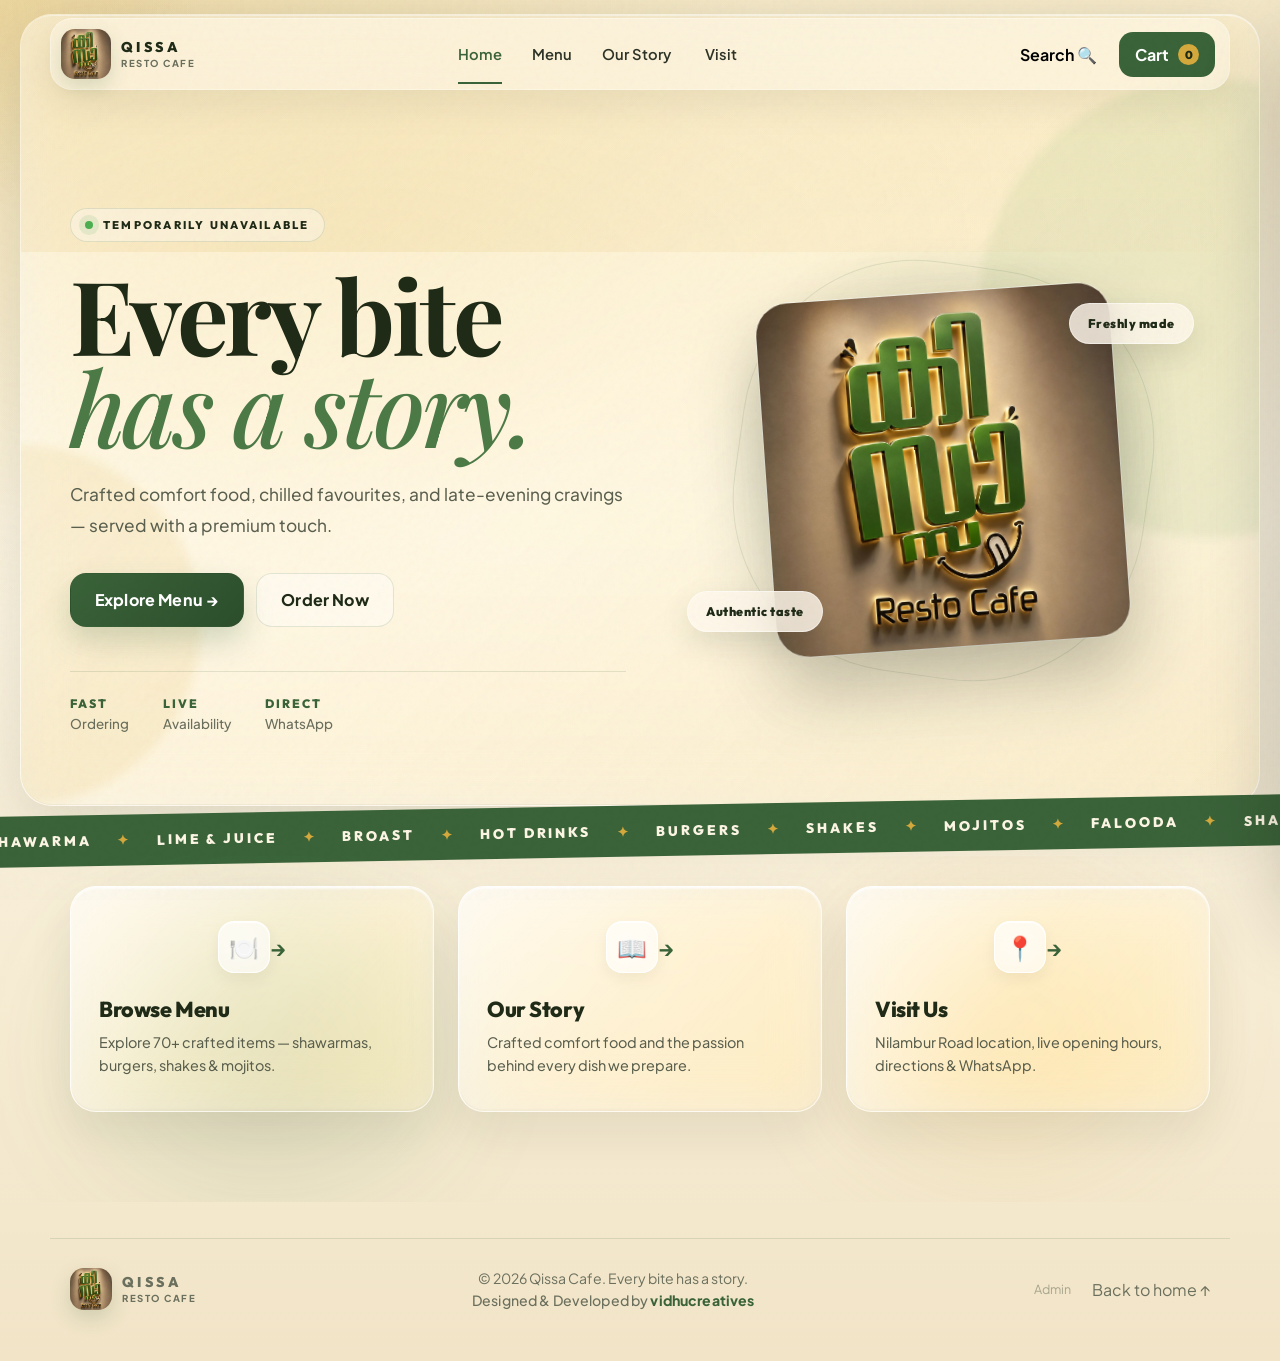
==== index.html @ 90aa912f "Update category order (Lemon Juice after Shawarma, Hot after Broast) and set Delivery first in Check" ====
<!DOCTYPE html>
<html lang="en">
<head>
<meta charset="UTF-8"/>
<meta name="viewport" content="width=device-width, initial-scale=1.0, maximum-scale=5.0, viewport-fit=cover"/>
<meta name="apple-mobile-web-app-capable" content="yes"/>
<meta name="apple-mobile-web-app-status-bar-style" content="black-translucent"/>
<meta name="format-detection" content="telephone=no"/>
<meta name="theme-color" content="#2C4E2B"/>
<title>Qissa Cafe — Every Bite Has a Story</title>
<link rel="preconnect" href="https://fonts.googleapis.com">
<link rel="preconnect" href="https://fonts.gstatic.com" crossorigin>
<link href="https://fonts.googleapis.com/css2?family=Outfit:wght@400;500;600;700;800;900&family=Playfair+Display:ital,wght@0,500;0,600;0,700;0,800;1,500;1,600;1,700&family=Plus+Jakarta+Sans:wght@400;500;600;700;800&display=swap" rel="stylesheet">
<link rel="stylesheet" href="styles.css?v=17.0"/>
</head>
<body>
<div class="grain"></div><div class="cursor-glow" id="cursorGlow"></div>
<header class="nav-wrap" id="navWrap">
<nav class="nav container">
<a href="#" class="brand" data-page="home"><img src="assets/qissa-logo.jpeg" alt="Qissa"/><div><strong>QISSA</strong><span>RESTO CAFE</span></div></a>
<button class="mobile-menu-toggle" id="mobileMenuToggle" aria-expanded="false" aria-label="Toggle menu"><span></span><span></span><span></span></button>
<div class="nav-links" id="navLinks">
<a href="#" data-page="home" class="active">Home</a><a href="#" data-page="menu">Menu</a><a href="#" data-page="story">Our Story</a><a href="#" data-page="visit">Visit</a>
</div>
<div class="nav-actions">
  <button class="ghost-btn" id="searchBtn">Search 🔍</button>
  <button class="cart-btn" id="cartBtn">Cart <span id="cartCount">0</span></button>
</div>
</nav></header>
<main>
<section class="page active" id="page-home">
<div class="hero"><div class="orb orb-a"></div><div class="orb orb-b"></div>
<div class="hero-grid container">
<div class="hero-copy">
<div class="eyebrow reveal"><span class="status-dot"></span><span id="shopStatus">CHECKING...</span></div>
<h1 class="reveal">Every bite<br><em>has a story.</em></h1>
<p class="reveal">Crafted comfort food, chilled favourites, and late-evening cravings — served with a premium touch.</p>
<div class="hero-actions reveal"><a href="#" class="primary-btn" data-page="menu">Explore Menu &rarr;</a><button class="secondary-btn" data-page="menu" id="heroOrderBtn">Order Now</button></div>
<div class="hero-meta reveal"><div><span>FAST</span><small>Ordering</small></div><div><span>LIVE</span><small>Availability</small></div><div><span>DIRECT</span><small>WhatsApp</small></div></div>
</div>
<div class="hero-visual reveal"><div class="logo-stage"><div class="logo-halo"></div><img src="assets/qissa-logo.jpeg" alt="Qissa" class="hero-logo"/><div class="floating-chip chip-one">Freshly made</div><div class="floating-chip chip-two">Authentic taste</div></div></div>
</div></div>
<div class="marquee-section"><div class="marquee"><div class="marquee-track"><span>SHAWARMA</span><b>&#10022;</b><span>LIME &amp; JUICE</span><b>&#10022;</b><span>BROAST</span><b>&#10022;</b><span>HOT DRINKS</span><b>&#10022;</b><span>BURGERS</span><b>&#10022;</b><span>SHAKES</span><b>&#10022;</b><span>MOJITOS</span><b>&#10022;</b><span>FALOODA</span><b>&#10022;</b><span>SHAWARMA</span><b>&#10022;</b><span>LIME &amp; JUICE</span><b>&#10022;</b><span>BROAST</span><b>&#10022;</b><span>HOT DRINKS</span><b>&#10022;</b><span>BURGERS</span><b>&#10022;</b><span>SHAKES</span><b>&#10022;</b><span>MOJITOS</span><b>&#10022;</b><span>FALOODA</span><b>&#10022;</b></div></div></div>
<div class="home-cards-section">
  <div class="home-cards-orb home-cards-orb-1"></div>
  <div class="home-cards-orb home-cards-orb-2"></div>
  <div class="home-cards container">
    <a href="#" class="home-card" data-page="menu">
      <div class="home-card-top">
        <span class="home-card-icon">🍽️</span>
        <span class="home-card-arrow">&rarr;</span>
      </div>
      <div class="home-card-body">
        <h3>Browse Menu</h3>
        <p>Explore 70+ crafted items — shawarmas, burgers, shakes &amp; mojitos.</p>
      </div>
    </a>
    <a href="#" class="home-card" data-page="story">
      <div class="home-card-top">
        <span class="home-card-icon">📖</span>
        <span class="home-card-arrow">&rarr;</span>
      </div>
      <div class="home-card-body">
        <h3>Our Story</h3>
        <p>Crafted comfort food and the passion behind every dish we prepare.</p>
      </div>
    </a>
    <a href="#" class="home-card" data-page="visit">
      <div class="home-card-top">
        <span class="home-card-icon">📍</span>
        <span class="home-card-arrow">&rarr;</span>
      </div>
      <div class="home-card-body">
        <h3>Visit Us</h3>
        <p>Nilambur Road location, live opening hours, directions &amp; WhatsApp.</p>
      </div>
    </a>
  </div>
</div>
</section>
<section class="page" id="page-menu">
<div class="menu-hero"><div class="container"><span class="kicker" style="color:var(--gold-2)">THE QISSA MENU</span><h2>Pick your <em>favourite.</em></h2><p>Freshly prepared • Fast served</p></div></div>
<div class="container menu-page-container">
  <div class="menu-toolbar" id="menuToolbar">
    <div class="category-scroll-wrap" id="categoryScrollWrap">
      <button class="cat-nav-arrow cat-nav-left" id="catScrollLeft" aria-label="Scroll categories left">
        <svg viewBox="0 0 24 24" width="16" height="16" stroke="currentColor" stroke-width="2.5" fill="none" stroke-linecap="round" stroke-linejoin="round"><polyline points="15 18 9 12 15 6"></polyline></svg>
      </button>
      <div class="category-scroll" id="categoryFilters"></div>
      <button class="cat-nav-arrow cat-nav-right" id="catScrollRight" aria-label="Scroll categories right">
        <svg viewBox="0 0 24 24" width="16" height="16" stroke="currentColor" stroke-width="2.5" fill="none" stroke-linecap="round" stroke-linejoin="round"><polyline points="9 18 15 12 9 6"></polyline></svg>
      </button>
    </div>
    <div class="menu-search-wrap">
      <div class="menu-search"><input id="menuSearch" type="search" placeholder="🔍 Search shawarma, mojito, shake..."/></div>
    </div>
  </div>
  <div class="menu-grid" id="menuGrid"></div>
</div>
</section>
<section class="page" id="page-story">
<div class="story-hero">
  <div class="container">
    <span class="kicker">THE QISSA CHRONICLE</span>
    <h2>The Journey Behind<br><em>Every Bite.</em></h2>
    <p>From a small-town chai hub to a signature resto cafe — two landmark spots powered by one 19-year-old founder's passion for authentic taste.</p>
  </div>
</div>
<div class="story-wrapper container">
  <div class="story-ambient-orb story-orb-1"></div>
  <div class="story-ambient-orb story-orb-2"></div>
  
  <div class="story-timeline-bar">
    <div class="timeline-step"><span class="step-num">01</span><span class="step-label">The Vision</span></div>
    <div class="timeline-step"><span class="step-num">02</span><span class="step-label">Chaywala</span></div>
    <div class="timeline-step"><span class="step-num">03</span><span class="step-label">Qissa Cafe</span></div>
    <div class="timeline-step"><span class="step-num">04</span><span class="step-label">The Craft</span></div>
  </div>

  <div class="story-grid-journey">
    <!-- Card 01: Qissa Resto Cafe (The Green Hero Card - First & Highlighted on Top) -->
    <div class="story-journey-card story-card-qissa story-layer-1 reveal">
      <div class="story-card-glass-shine"></div>
      <div class="journey-card-top">
        <span class="journey-chapter-tag">&#11088; THE DESTINATION &bull; 01</span>
        <span class="journey-num">01</span>
      </div>
      <div class="journey-body">
        <div class="journey-title-row">
          <img src="assets/qissa-logo.jpeg" alt="Qissa Resto Cafe" class="story-logo-inline"/>
          <h3>Qissa Resto Cafe</h3>
          <div class="journey-badge-group">
            <span class="location-badge">Nilambur Road</span>
            <span class="age-badge">Dine-In &bull; Takeaway &bull; Delivery</span>
          </div>
        </div>
        <p class="journey-subtitle">The signature culinary landmark for comforting feasts &amp; late-night cravings.</p>
        <p class="journey-text">Taking the culinary journey to its pinnacle, Amal founded <strong>Qissa Resto Cafe</strong> on Nilambur Road. Offering a complete premium dining experience — from authentic sizzling loaded Rumali Shawarmas and golden crunchy Broasts to gourmet Smash Burgers, thick Faloodas, craft Shakes, and icy chilled Mojitos.</p>
      </div>
      <div class="floating-food-cluster">
        <span class="floating-food-pill dark-pill anim-drift-1"><span class="food-emoji">&#127791;</span> Rumali Shawarma</span>
        <span class="floating-food-pill dark-pill anim-drift-2"><span class="food-emoji">&#127831;</span> Crispy Broast</span>
        <span class="floating-food-pill dark-pill anim-drift-3"><span class="food-emoji">&#127828;</span> Smash Burgers</span>
        <span class="floating-food-pill dark-pill anim-drift-1"><span class="food-emoji">&#127865;</span> Mint Mojito</span>
        <span class="floating-food-pill dark-pill anim-drift-2"><span class="food-emoji">&#127827;</span> Royal Falooda</span>
      </div>
    </div>

    <!-- Card 02: Amal VP (Founder) -->
    <div class="story-journey-card story-card-founder story-layer-2 reveal">
      <div class="story-card-glass-shine"></div>
      <div class="journey-card-top">
        <span class="journey-chapter-tag">THE VISIONARY &bull; 02</span>
        <span class="journey-num">02</span>
      </div>
      <div class="journey-body">
        <div class="journey-title-row">
          <h3>Amal VP</h3>
          <div class="journey-badge-group">
            <span class="age-badge">19 Yrs</span>
            <span class="tag-badge">Founder</span>
          </div>
        </div>
        <p class="journey-subtitle">Youthful ambition and a genuine love for great hospitality.</p>
        <p class="journey-text">At just 19 years old, <strong>Amal VP</strong> set out with a bold vision: to build vibrant spaces where people connect over authentic food, uplifting hospitality, and heartfelt conversations.</p>
      </div>
      <div class="floating-food-cluster">
        <span class="floating-food-pill anim-drift-1"><span class="food-emoji">&#127793;</span> Fresh Vision</span>
        <span class="floating-food-pill anim-drift-2"><span class="food-emoji">&#10024;</span> Pure Ambition</span>
        <span class="floating-food-pill anim-drift-3"><span class="food-emoji">&#128170;</span> 19-Yr Founder</span>
      </div>
    </div>

    <!-- Card 03: Chaywala (Thuvvur Center) -->
    <div class="story-journey-card story-card-chaywala story-layer-3 reveal">
      <div class="story-card-glass-shine"></div>
      <div class="journey-card-top">
        <span class="journey-chapter-tag">THE CHAI HUB &bull; 03</span>
        <span class="journey-num">03</span>
      </div>
      <div class="journey-body">
        <div class="journey-title-row">
          <h3>Chaywala</h3>
          <div class="journey-badge-group">
            <span class="location-badge">Thuvvur Center</span>
            <span class="tag-badge">Chai Spot</span>
          </div>
        </div>
        <p class="journey-subtitle">The bustling town favorite for steaming chai &amp; crispy snacks.</p>
        <p class="journey-text">Amal's flagship venture, <strong>Chaywala</strong> in Thuvvur Center, became a beloved community cornerstone &mdash; renowned for hot steaming kadak chai, fresh snacks, and warm daily gatherings.</p>
      </div>
      <div class="floating-food-cluster">
        <span class="floating-food-pill anim-drift-1"><span class="food-emoji">&#129750;</span> Kadak Chai</span>
        <span class="floating-food-pill anim-drift-2"><span class="food-emoji">&#129383;</span> Hot Snacks</span>
        <span class="floating-food-pill anim-drift-3"><span class="food-emoji">&#9749;</span> Special Tea</span>
      </div>
    </div>

    <!-- Card 04: The Craft & Standard -->
    <div class="story-journey-card story-card-craft story-layer-4 reveal">
      <div class="story-card-glass-shine"></div>
      <div class="journey-card-top">
        <span class="journey-chapter-tag">THE CRAFT &bull; 04</span>
        <span class="journey-num">04</span>
      </div>
      <div class="journey-body">
        <div class="journey-title-row">
          <h3>Authentic Taste</h3>
          <div class="journey-badge-group">
            <span class="age-badge">100% Fresh</span>
            <span class="tag-badge">Authentic</span>
          </div>
        </div>
        <p class="journey-subtitle">Two landmark spots, one uncompromising standard of flavor.</p>
        <p class="journey-text">From a 2-minute tea break at Chaywala to a dinner feast at Qissa Cafe, our philosophy stays the same: fresh ingredients, hygienic preparation, and honest flavors made with heart.</p>
      </div>
      <div class="floating-food-cluster">
        <span class="floating-food-pill anim-drift-1"><span class="food-emoji">&#127807;</span> 100% Fresh</span>
        <span class="floating-food-pill anim-drift-2"><span class="food-emoji">&#9889;</span> Fast Service</span>
        <span class="floating-food-pill anim-drift-3"><span class="food-emoji">&#10084;&#65039;</span> Made with Care</span>
      </div>
    </div>
  </div>
</div>
</section>
<section class="page" id="page-visit">
<div class="visit-hero"><div class="container"><span class="kicker">VISIT QISSA</span><h2>Your next craving<br><em>starts here.</em></h2></div></div>
<div class="container" style="padding:30px 0 80px">
  <div class="visit-layout">
    <div class="visit-card">
      <div class="visit-info">
        <div><span>Location</span><strong id="visitAddress">Qissa Resto Cafe, Nilambur Road, Kerala</strong></div>
        <div><span>Opening Hours</span><strong id="visitHours">12:00 PM – 11:30 PM</strong></div>
        <div><span>WhatsApp</span><strong id="visitWhatsapp">+91 96457 00585</strong></div>
      </div>
      <div class="visit-cta">
        <a href="https://maps.app.goo.gl/5v2gcWyZ5xAjXJHV6?g_st=iw" id="visitDirectionsBtn" target="_blank" rel="noopener" class="primary-btn directions-btn">📍 Get Directions in Google Maps &rarr;</a>
        <a href="#" class="secondary-btn" data-page="menu">Browse Menu &rarr;</a>
      </div>
    </div>
    <div class="map-card">
      <iframe id="visitMapFrame" title="Qissa Cafe Location" src="https://maps.google.com/maps?q=11.1116412,76.2789462&t=&z=16&ie=UTF8&iwloc=&output=embed" width="100%" height="290" style="border:0;" allowfullscreen="" loading="lazy" referrerpolicy="no-referrer-when-downgrade"></iframe>
    </div>
  </div>
</div>
</section>
</main>
<footer><div class="container footer-inner"><div class="brand footer-brand"><img src="assets/qissa-logo.jpeg" alt="Qissa"/><div><strong>QISSA</strong><span>RESTO CAFE</span></div></div><div class="footer-center"><p>&copy; 2026 Qissa Cafe. Every bite has a story.</p><p class="creator-credit">Designed &amp; Developed by <strong>vidhucreatives</strong></p></div><div class="footer-links"><a href="/admin">Admin</a><a href="#" data-page="home">Back to home &uarr;</a></div></div></footer>
<aside class="cart-drawer" id="cartDrawer"><div class="drawer-head"><div><span class="kicker">YOUR ORDER</span><h3>Qissa Cart</h3></div><button class="icon-btn" id="closeCart">&times;</button></div><div class="cart-items" id="cartItems"></div><div class="cart-footer"><div class="subtotal-row"><span>Subtotal</span><strong id="cartSubtotal">Rs0</strong></div><button class="primary-btn checkout-btn" id="checkoutBtn">Continue to Checkout</button><small>Order saved before WhatsApp opens.</small></div></aside>
<div class="backdrop" id="backdrop"></div>
<div class="checkout-modal" id="checkoutModal"><div class="checkout-card"><span class="sheet-handle"></span><button class="icon-btn checkout-close" id="closeCheckout">&times;</button><span class="kicker">CHECKOUT</span><h2>Confirm Order</h2><form id="checkoutForm">
  <div class="order-type-block">
    <span class="order-type-prompt">How would you like your order?</span>
    <div class="order-type-tabs" id="orderTypeTabs">
      <button type="button" class="order-type-tab active" data-type="Delivery"><span class="tab-emoji">🛵</span> Delivery</button>
      <button type="button" class="order-type-tab" data-type="Takeaway"><span class="tab-emoji">🥡</span> Pickup</button>
      <button type="button" class="order-type-tab" data-type="Dine-in"><span class="tab-emoji">🍽️</span> Dine In</button>
    </div>
    <input type="hidden" id="orderType" value="Delivery"/>
  </div>

  <div class="form-fields">
    <div class="input-wrap" id="wrap-customerName">
      <label>Your Name *<input id="customerName" required placeholder="Enter your name" autocomplete="name"/></label>
      <div class="field-error-msg" id="err-customerName" style="display:none"></div>
    </div>
    
    <!-- Dine In Specific -->
    <div id="dineInFields" style="display:none">
      <div class="input-wrap" id="wrap-tableNumber">
        <label>Table Number *<input id="tableNumber" placeholder="e.g. Table 4"/></label>
        <div class="field-error-msg" id="err-tableNumber" style="display:none"></div>
      </div>
    </div>

    <!-- Pickup & Delivery Specific -->
    <div id="phoneFields" style="display:block">
      <div class="input-wrap" id="wrap-customerPhone">
        <label>Phone Number *<input id="customerPhone" type="tel" inputmode="numeric" placeholder="10-digit mobile number" maxlength="10" autocomplete="tel"/></label>
        <div class="field-error-msg" id="err-customerPhone" style="display:none"></div>
      </div>
    </div>

    <!-- Delivery Specific -->
    <div id="deliveryFields" style="display:block">
      <div class="input-wrap" id="wrap-deliveryAddress">
        <label>Delivery Address *<textarea id="deliveryAddress" rows="2" placeholder="House / Flat / Building / Street address"></textarea></label>
        <div class="field-error-msg" id="err-deliveryAddress" style="display:none"></div>
      </div>
      <div class="input-wrap">
        <label>Landmark <small style="color:var(--muted);font-weight:normal">(Optional)</small><input id="deliveryLandmark" placeholder="Near mosque, school, pump, etc."/></label>
      </div>
    </div>

    <!-- Optional Special Instructions for all -->
    <div class="input-wrap">
      <label>Special Instructions <small style="color:var(--muted);font-weight:normal">(Optional)</small><textarea id="orderNotes" rows="2" placeholder="Less spicy, no onion, extra mayo..." maxlength="500"></textarea></label>
    </div>
  </div>

  <div class="checkout-summary" id="checkoutSummary"></div>
  <button type="submit" class="primary-btn full-btn" id="confirmOrderBtn">Place Order</button>
</form></div></div>

<!-- Live Order Status & Tracking Modal -->
<div class="order-tracking-modal" id="orderTrackingModal">
  <div class="order-tracking-card">
    <button class="icon-btn order-tracking-close" id="closeOrderTracking">&times;</button>
    <div class="tracking-header">
      <span class="kicker">LIVE ORDER STATUS</span>
      <h2 id="trackingOrderCode">#Q000001</h2>
      <p id="trackingSubtitle">Your order is saved and cooking fresh!</p>
    </div>

    <!-- Stepper Tracker -->
    <div class="order-stepper" id="orderStepper">
      <div class="step active" data-step="new">
        <div class="step-circle">1</div>
        <div class="step-label"><strong>Placed</strong><small>Received</small></div>
      </div>
      <div class="step-line"></div>
      <div class="step" data-step="confirmed">
        <div class="step-circle">2</div>
        <div class="step-label"><strong>Confirmed</strong><small>Accepted</small></div>
      </div>
      <div class="step-line"></div>
      <div class="step" data-step="preparing">
        <div class="step-circle">3</div>
        <div class="step-label"><strong>Cooking</strong><small>In Kitchen</small></div>
      </div>
      <div class="step-line"></div>
      <div class="step" data-step="ready">
        <div class="step-circle">4</div>
        <div class="step-label"><strong>Ready</strong><small>Pickup/Transit</small></div>
      </div>
      <div class="step-line"></div>
      <div class="step" data-step="completed">
        <div class="step-circle">5</div>
        <div class="step-label"><strong>Done</strong><small>Enjoy!</small></div>
      </div>
    </div>

    <!-- Live Status Pill -->
    <div class="live-status-banner" id="liveStatusBanner">
      <div class="pulse-dot"></div>
      <span id="liveStatusText">Order placed — awaiting kitchen confirmation</span>
    </div>

    <!-- Order Items Summary -->
    <div class="tracking-details" id="trackingDetails"></div>

    <!-- Action Buttons -->
    <div class="tracking-actions">
      <a href="#" id="trackingWhatsAppBtn" target="_blank" rel="noopener" class="primary-btn whatsapp-action-btn">💬 Send Summary on WhatsApp</a>
      <a href="tel:+919645700585" id="trackingCallBtn" class="secondary-btn call-action-btn">📞 Call Cafe</a>
      <button class="soft-btn" id="trackingNewOrderBtn" style="padding:12px 18px;border-radius:14px;cursor:pointer;border:0;background:rgba(58,99,57,0.1);font-weight:700;color:var(--green)">+ Add More Items</button>
    </div>
  </div>
</div>

<div class="mobile-cart-bar" id="mobileCartBar" style="display:none">
  <div class="mobile-cart-summary">
    <span class="mobile-cart-bag">🛍️</span>
    <div class="mobile-cart-info">
      <strong id="mobileCartText">0 items</strong>
      <span class="mobile-cart-dot">•</span>
      <span id="mobileCartTotal">₹0</span>
    </div>
  </div>
  <button class="primary-btn mobile-cart-cta" id="mobileCartBtn">
    View Cart &rarr;
  </button>
</div>
<div class="toast" id="toast"><span class="toast-icon" id="toastIcon">&#10003;</span><span id="toastText">Added to cart</span></div>
<script src="app.js?v=17.0"></script>
</body>
</html>
---- styles.css ----
@import url('https://fonts.googleapis.com/css2?family=Outfit:wght@400;500;600;700;800;900&family=Playfair+Display:ital,wght@0,500;0,600;0,700;0,800;1,500;1,600;1,700&family=Plus+Jakarta+Sans:wght@400;500;600;700;800&display=swap');

@font-face {
  font-family: 'Sprat';
  src: url('/assets/fonts/Sprat_Variable.ttf') format('truetype-variations'),
       url('/assets/fonts/Sprat-RegularBold.otf') format('opentype');
  font-weight: 100 900;
  font-style: normal;
  font-display: swap;
}

@font-face {
  font-family: 'Sprat';
  src: url('/assets/fonts/Sprat-Regular.otf') format('opentype');
  font-weight: 400;
  font-style: normal;
  font-display: swap;
}

@font-face {
  font-family: 'Sprat';
  src: url('/assets/fonts/Sprat-RegularMedium.otf') format('opentype');
  font-weight: 500;
  font-style: normal;
  font-display: swap;
}

@font-face {
  font-family: 'Sprat';
  src: url('/assets/fonts/Sprat-RegularBold.otf') format('opentype');
  font-weight: 700;
  font-style: normal;
  font-display: swap;
}

:root {
  --font-items: 'Outfit', 'Plus Jakarta Sans', -apple-system, BlinkMacSystemFont, "Segoe UI", Roboto, sans-serif;
  --font-display: 'Playfair Display', Georgia, "Times New Roman", serif;
  --font-sans: 'Plus Jakarta Sans', -apple-system, BlinkMacSystemFont, "Segoe UI", Roboto, sans-serif;
  --font-accent: 'Outfit', 'Plus Jakarta Sans', sans-serif;

  --green: #3A6339;
  --green-2: #4C7A46;
  --green-3: #6FA65C;
  --cream: #FDF6E4;
  --cream-2: #F3E6C6;
  --gold: #D4A93C;
  --gold-2: #EFCB7A;
  --ink: #1F2A17;
  --muted: #6B6F5D;
  --card: rgba(253, 246, 228, .68);
  --glass: rgba(255,255,255,.08);
  --border: rgba(58, 99, 57, .14);
  --shadow: 0 30px 80px rgba(30, 38, 22, .16);
}

* { box-sizing: border-box; }
html { scroll-behavior: smooth; }
body {
  margin: 0;
  color: var(--ink);
  background:
    radial-gradient(circle at 10% 0%, rgba(212,169,60,.20), transparent 35%),
    linear-gradient(180deg, #F5E9C9 0%, #FDF6E4 38%, #F1E4C7 100%);
  font-family: var(--font-sans);
  -webkit-font-smoothing: antialiased;
  -moz-osx-font-smoothing: grayscale;
  overflow-x: hidden;
}

body.no-scroll { overflow: hidden; }

::selection { background: var(--green); color: #fff; }

a { color: inherit; text-decoration: none; }
button, input, textarea, select { font: inherit; }

.container {
  width: 100%;
  max-width: 1180px;
  padding-left: 20px;
  padding-right: 20px;
  margin-left: auto;
  margin-right: auto;
  box-sizing: border-box;
}
.section { position: relative; padding: 120px 0; }

.grain {
  position: fixed; inset: 0; pointer-events: none; z-index: 1000; opacity: .10;
  background-image: url("data:image/svg+xml,%3Csvg viewBox='0 0 180 180' xmlns='http://www.w3.org/2000/svg'%3E%3Cfilter id='n'%3E%3CfeTurbulence type='fractalNoise' baseFrequency='.95' numOctaves='3' stitchTiles='stitch'/%3E%3C/filter%3E%3Crect width='100%25' height='100%25' filter='url(%23n)' opacity='.4'/%3E%3C/svg%3E");
  mix-blend-mode: multiply;
}

.cursor-glow {
  position: fixed; width: 420px; height: 420px; border-radius: 50%; pointer-events: none; z-index: -1;
  background: radial-gradient(circle, rgba(212,169,60,.18), transparent 65%);
  transform: translate(-50%, -50%);
  transition: opacity .2s ease;
}

.nav-wrap {
  position: fixed; top: 18px; left: 0; right: 0; z-index: 50; transition: all .35s ease;
}
.nav-wrap.scrolled { top: 8px; }
.nav {
  height: 72px; display: flex; align-items: center; justify-content: space-between; padding: 0 14px 0 10px;
  border: 1px solid rgba(255,255,255,.30);
  background: rgba(253,246,228,.64);
  backdrop-filter: blur(20px);
  border-radius: 22px;
  box-shadow: 0 12px 40px rgba(30,24,15,.08);
}

.brand { display: inline-flex; align-items: center; gap: 10px; }
.brand img {
  width: 50px; height: 50px; border-radius: 14px; object-fit: cover; box-shadow: 0 8px 20px rgba(58,99,57,.18);
}
.brand div { display: flex; flex-direction: column; line-height: 1; gap: 5px; }
.brand strong { font-family: var(--font-accent); letter-spacing: .24em; font-size: .88rem; font-weight: 850; }
.brand span { font-family: var(--font-sans); font-size: .60rem; letter-spacing: .16em; font-weight: 750; color: var(--muted); }

.nav-links { display: flex; align-items: center; gap: 28px; font-size: .92rem; font-weight: 600; }
.nav-links a { position: relative; color: #2E3327; }
.nav-links a::after {
  content: ""; position: absolute; left: 0; bottom: -8px; height: 2px; width: 0; background: var(--green); transition: width .25s ease;
}
.nav-links a:hover::after { width: 100%; }

.nav-actions { display: flex; gap: 8px; }
.ghost-btn, .cart-btn, .icon-btn {
  border: 0; cursor: pointer; transition: transform .2s ease, background .2s ease;
}
.ghost-btn { font-family: var(--font-sans); font-weight: 650; background: transparent; padding: 12px 14px; }
.cart-btn {
  font-family: var(--font-sans); font-weight: 700;
  background: var(--green); color: white; border-radius: 14px; padding: 12px 16px; display: flex; align-items: center; gap: 9px;
}
.cart-btn span {
  font-family: var(--font-accent); min-width: 21px; height: 21px; padding: 0 6px; display: grid; place-items: center; background: var(--gold); color: #1F2A17; border-radius: 999px; font-size: .72rem; font-weight: 850;
}

/* Mobile menu toggle button */
.mobile-menu-toggle {
  display: none;
  flex-direction: column;
  gap: 5px;
  background: transparent;
  border: none;
  padding: 8px;
  cursor: pointer;
  z-index: 100;
}

.mobile-menu-toggle span {
  width: 24px;
  height: 2px;
  background: var(--ink);
  border-radius: 2px;
  transition: all 0.3s ease;
}

.mobile-menu-toggle[aria-expanded="true"] span:nth-child(1) {
  transform: rotate(45deg) translate(6px, 6px);
}

.mobile-menu-toggle[aria-expanded="true"] span:nth-child(2) {
  opacity: 0;
}

.mobile-menu-toggle[aria-expanded="true"] span:nth-child(3) {
  transform: rotate(-45deg) translate(6px, -6px);
}

/* Touch target improvements */
button, a {
  min-height: 44px;
  min-width: 44px;
  display: inline-flex;
  align-items: center;
  justify-content: center;
}

.cart-btn.bump {
  animation: cartBump 0.4s ease;
}

@keyframes cartBump {
  0%, 100% { transform: scale(1); }
  50% { transform: scale(1.1); }
}

.hero { min-height: 100svh; display: grid; align-items: center; overflow: hidden; padding-top: 120px; }
#page-home .hero{position:relative;background:rgba(255,255,255,.22);backdrop-filter:blur(24px) saturate(1.5);-webkit-backdrop-filter:blur(24px) saturate(1.5);border:1px solid rgba(255,255,255,.45);border-radius:32px;margin:14px 20px 0;min-height:88svh;box-shadow:0 20px 60px rgba(31,42,23,.12),inset 0 1px 0 rgba(255,255,255,.6),inset 0 -1px 0 rgba(0,0,0,.04);overflow:hidden}
#page-home .hero::before{content:"";position:absolute;inset:0;border-radius:32px;background:linear-gradient(135deg,rgba(255,255,255,.45) 0%,transparent 50%,rgba(212,169,60,.10) 100%);pointer-events:none}
#page-home .hero::after{content:"";position:absolute;inset:-40% -20% auto -20%;height:70%;background:radial-gradient(ellipse at 30% 100%,rgba(212,169,60,.14),transparent 60%);pointer-events:none}
.hero-grid { display: grid; grid-template-columns: 1.02fr .98fr; align-items: center; gap: 50px; position:relative;z-index:1 }
.hero-copy { position: relative; z-index: 2; }
.eyebrow, .kicker { font-family: var(--font-accent); font-size: .70rem; letter-spacing: .20em; text-transform: uppercase; font-weight: 800; }
.eyebrow {
  display: inline-flex; align-items: center; gap: 10px; padding: 9px 14px; border: 1px solid var(--border);
  background: rgba(255,255,255,.34); border-radius: 999px; margin-bottom: 26px;
}
.status-dot { width: 8px; height: 8px; border-radius: 50%; background: #4CAF50; box-shadow: 0 0 0 6px rgba(76,175,80,.12); }

h1, h2, h3, p { margin-top: 0; }
h1 {
  font-family: var(--font-display);
  font-size: clamp(3.8rem, 8vw, 7.2rem);
  line-height: .90;
  letter-spacing: -.035em;
  margin-bottom: 26px;
  font-weight: 700;
}
h1 em, h2 em { color: var(--green-2); font-style: italic; font-weight: 500; }
.hero-copy > p { max-width: 610px; font-size: 1.08rem; line-height: 1.8; color: #5A5F4E; font-weight: 450; }

.hero-actions { display: flex; gap: 12px; margin-top: 32px; }
.primary-btn, .secondary-btn {
  font-family: var(--font-sans);
  min-height: 54px; border-radius: 16px; padding: 0 24px; display: inline-flex; align-items: center; justify-content: center;
  cursor: pointer; border: 1px solid transparent; font-weight: 750; letter-spacing: .01em; transition: transform .25s ease, box-shadow .25s ease, background .25s ease;
}
.primary-btn { background: linear-gradient(135deg, var(--green), #2C4E2B); color: white; box-shadow: 0 14px 30px rgba(58,99,57,.22); }
.primary-btn:hover { transform: translateY(-3px); box-shadow: 0 18px 36px rgba(58,99,57,.30); }
.secondary-btn { background: rgba(255,255,255,.38); border-color: var(--border); color: var(--ink); }
.secondary-btn:hover { transform: translateY(-3px); background: rgba(255,255,255,.60); }

.hero-meta { display: flex; gap: 34px; margin-top: 44px; padding-top: 24px; border-top: 1px solid var(--border); max-width: 560px; }
.hero-meta div { display: flex; flex-direction: column; gap: 4px; }
.hero-meta span { font-family: var(--font-accent); font-size: .76rem; font-weight: 850; letter-spacing: .16em; color: var(--green); }
.hero-meta small { color: var(--muted); font-size: .84rem; font-weight: 500; }

.hero-visual { position: relative; min-height: 620px; display: grid; place-items: center; }
.logo-stage {
  width: min(520px, 92%); aspect-ratio: 1/1; position: relative; display: grid; place-items: center;
}
.logo-stage::before {
  content: ""; position: absolute; inset: 8%; border-radius: 42%; border: 1px solid rgba(58,99,57,.12); transform: rotate(8deg);
}
.logo-halo {
  position: absolute; inset: 6%; border-radius: 42%;
  background: radial-gradient(circle at 50% 45%, rgba(239,203,122,.48), rgba(58,99,57,.10) 46%, transparent 70%);
  filter: blur(10px);
  animation: breathe 5s ease-in-out infinite;
}
.hero-logo {
  width: 72%; aspect-ratio: 1/1; object-fit: cover; border-radius: 32px;
  box-shadow: 0 35px 70px rgba(34,40,25,.28), 0 0 0 1px rgba(255,255,255,.5);
  transform: rotate(-4deg);
  animation: float 5s ease-in-out infinite;
}
.floating-chip {
  font-family: var(--font-accent);
  position: absolute; padding: 12px 18px; border-radius: 999px; background: rgba(255,248,236,.82); backdrop-filter: blur(14px);
  border: 1px solid rgba(255,255,255,.5); box-shadow: 0 12px 30px rgba(28,32,20,.12); font-size: .78rem; font-weight: 850; letter-spacing: .04em;
}
.chip-one { top: 16%; right: -1%; animation: float 5.5s ease-in-out infinite reverse; }
.chip-two { bottom: 17%; left: -2%; animation: float 5.8s ease-in-out infinite; }

.orb { position: absolute; border-radius: 50%; filter: blur(5px); opacity: .6; }
.orb-a { width: 460px; height: 460px; right: -180px; top: 8%; background: rgba(111,166,92,.18); }
.orb-b { width: 360px; height: 360px; left: -180px; bottom: 0; background: rgba(212,169,60,.20); }

.scroll-cue {
  position: absolute; bottom: 28px; left: 50%; transform: translateX(-50%); display: flex; gap: 12px; align-items: center;
  font-family: var(--font-accent); font-size: .62rem; letter-spacing: .20em; color: var(--muted); font-weight: 700;
}
.scroll-cue i { display: block; width: 44px; height: 1px; background: var(--muted); animation: pulseLine 2s ease-in-out infinite; }

.marquee-section { overflow: hidden; background: var(--green); color: #FDF6E4; padding: 17px 0; transform: rotate(-1deg) scale(1.02); }
.marquee { width: 100%; overflow: hidden; }
.marquee-track {
  font-family: var(--font-accent); display: flex; gap: 25px; width: max-content; animation: marquee 26s linear infinite; font-size: .84rem; letter-spacing: .20em; font-weight: 850;
}
.marquee-track b { color: var(--gold); }

.section-head { display: flex; justify-content: space-between; gap: 30px; align-items: end; margin-bottom: 34px; }
.section-head h2, .story-main h2, .visit-card h2, .checkout-card h2, .menu-hero h2, .story-hero h2, .visit-hero h2 {
  font-family: var(--font-display);
  font-size: clamp(2.6rem, 5vw, 4.8rem); line-height: .98; letter-spacing: -.03em; margin: 10px 0 0; font-weight: 700;
}
.section-head > p { max-width: 420px; color: var(--muted); line-height: 1.7; font-size: .98rem; }

.menu-toolbar {
  width: 100%;
  max-width: 100%;
  min-width: 0;
  display: flex;
  flex-direction: column;
  gap: 12px;
  margin-bottom: 20px;
}
.category-scroll-wrap {
  position: relative;
  width: 100%;
  max-width: 100%;
  min-width: 0;
  display: flex;
  align-items: center;
  gap: 8px;
}
.category-scroll {
  flex: 1 1 auto;
  min-width: 0; /* Prevents flex/grid child blowout */
  display: flex;
  gap: 8px;
  overflow-x: auto;
  overflow-y: hidden;
  -webkit-overflow-scrolling: touch;
  scroll-snap-type: x proximity;
  scroll-behavior: smooth;
  padding: 4px 2px 8px;
  scrollbar-width: none;
  -ms-overflow-style: none;
}
.category-scroll::-webkit-scrollbar {
  display: none;
  width: 0;
  height: 0;
}
.cat-nav-arrow {
  flex-shrink: 0;
  width: 36px;
  height: 36px;
  border-radius: 50%;
  background: rgba(255, 255, 255, 0.78);
  border: 1px solid rgba(255, 255, 255, 0.90);
  color: var(--green);
  display: grid;
  place-items: center;
  cursor: pointer;
  z-index: 5;
  box-shadow: 0 4px 14px rgba(35, 42, 25, 0.08), inset 0 1px 1px rgba(255, 255, 255, 0.95);
  backdrop-filter: blur(14px);
  -webkit-backdrop-filter: blur(14px);
  transition: all 0.22s cubic-bezier(0.2, 0.8, 0.2, 1);
  user-select: none;
  padding: 0;
}
.cat-nav-arrow svg {
  display: block;
  stroke: var(--green);
  transition: transform 0.2s ease, stroke 0.2s ease;
}
.cat-nav-arrow:hover {
  background: var(--green);
  border-color: var(--green);
  transform: scale(1.08);
  box-shadow: 0 6px 20px rgba(58, 99, 57, 0.28);
}
.cat-nav-arrow:hover svg {
  stroke: #ffffff;
}
.cat-nav-arrow:active {
  transform: scale(0.94);
}
.cat-nav-arrow.dimmed {
  opacity: 0.22;
  pointer-events: none;
  transform: scale(0.92);
}
@media (max-width: 680px) {
  .cat-nav-arrow {
    display: none !important;
  }
}
.category-btn {
  flex-shrink: 0;
  scroll-snap-align: start;
  font-family: var(--font-sans);
  font-size: 0.86rem;
  font-weight: 700;
  letter-spacing: 0.01em;
  border: 1px solid var(--border);
  background: rgba(255, 255, 255, 0.45);
  backdrop-filter: blur(8px);
  -webkit-backdrop-filter: blur(8px);
  border-radius: 999px;
  padding: 9px 17px;
  cursor: pointer;
  white-space: nowrap;
  color: #3A4030;
  transition: all 0.22s ease;
  touch-action: manipulation;
}
.category-btn:hover {
  background: rgba(255, 255, 255, 0.85);
  border-color: rgba(58, 99, 57, 0.3);
  transform: translateY(-1px);
}
.category-btn.active {
  background: var(--green);
  color: white;
  border-color: var(--green);
  box-shadow: 0 4px 14px rgba(58, 99, 57, 0.25);
}

.menu-search-wrap {
  width: 100%;
  max-width: 100%;
  min-width: 0;
  display: flex;
  justify-content: flex-start;
}
.menu-search {
  flex: 1 1 260px;
  max-width: 380px;
  min-width: 0;
}
.menu-search input {
  font-family: var(--font-sans);
  font-size: 0.90rem;
  width: 100%;
  max-width: 100%;
  min-height: 44px;
  border-radius: 14px;
  border: 1px solid var(--border);
  background: rgba(255, 255, 255, 0.55);
  padding: 0 16px;
  outline: none;
  transition: border-color 0.2s, box-shadow 0.2s;
}
.menu-search input:focus {
  border-color: rgba(58, 99, 57, 0.45);
  box-shadow: 0 0 0 4px rgba(58, 99, 57, 0.08);
  background: #fff;
}

/* Bestsellers Badge - Luxury Gold Style */
.card-badges { display: flex; align-items: center; gap: 8px; margin-bottom: 6px; }
.bestseller-chip {
  font-family: var(--font-accent);
  font-size: 0.62rem;
  font-weight: 850;
  letter-spacing: 0.12em;
  text-transform: uppercase;
  display: inline-flex;
  align-items: center;
  gap: 5px;
  padding: 3.5px 10px;
  border-radius: 999px;
  background: linear-gradient(135deg, #FBE39D 0%, #D4A93C 52%, #A87D1B 100%);
  color: #1A2312;
  border: 1px solid rgba(255,255,255,0.55);
  box-shadow: 0 4px 12px rgba(212, 169, 60, 0.32), inset 0 1px 0 rgba(255,255,255,0.7);
  text-shadow: 0 1px 0 rgba(255,255,255,0.4);
}

.menu-grid {
  width: 100%;
  max-width: 100%;
  min-width: 0;
  display: grid;
  grid-template-columns: repeat(3, 1fr);
  gap: 20px;
  perspective: 1400px;
}
.menu-card {
  width: 100%;
  max-width: 100%;
  min-width: 0;
  position: relative;
  min-height: 210px;
  padding: 22px;
  border-radius: 24px;
  overflow: hidden;
  background: var(--card);
  border: 1px solid rgba(255,255,255,.62);
  box-shadow: 0 18px 42px rgba(35,25,12,.08);
  display: flex;
  flex-direction: column;
  justify-content: space-between;
  transform-style: preserve-3d;
  transition: transform .35s cubic-bezier(.2,.8,.2,1), box-shadow .28s ease, border-color .28s ease;
}
.menu-card::after {
  content: ""; position: absolute; width: 150px; height: 150px; border-radius: 50%; right: -50px; top: -55px;
  background: radial-gradient(circle, rgba(212,169,60,.24), transparent 68%);
}
.menu-card:hover { transform: translateY(-7px); box-shadow: 0 24px 54px rgba(35,25,12,.14); border-color: rgba(212,169,60,.35); }
.menu-card.soldout { filter: grayscale(.65); opacity: .65; }
.menu-thumb {
  width: 100%;
  height: 160px;
  object-fit: cover;
  border-radius: 18px;
  margin-bottom: 14px;
  display: block;
  background: rgba(58,99,57,0.06);
  box-shadow: 0 8px 24px rgba(35,25,12,0.10);
  transition: transform 0.35s cubic-bezier(0.2,0.8,0.2,1);
}
.menu-card:hover .menu-thumb {
  transform: scale(1.025);
}
.icon-wrap { position: relative; display: inline-block; margin-bottom: 16px; transform-style: preserve-3d; }
.menu-icon {
  width: 62px; height: 62px; border-radius: 50%; display: grid; place-items: center; font-size: 1.7rem;
  background: radial-gradient(circle at 32% 28%, rgba(255,255,255,.95), var(--cream-2) 42%, var(--gold) 100%);
  box-shadow:
    0 14px 22px rgba(58,99,57,.28),
    0 3px 6px rgba(30,38,22,.22),
    inset 0 2px 3px rgba(255,255,255,.65),
    inset 0 -4px 6px rgba(58,99,57,.18);
  transform: translateZ(26px);
  transition: transform .35s cubic-bezier(.2,.8,.2,1);
}
.icon-wrap::after {
  content: ""; position: absolute; left: 50%; bottom: -7px; width: 68%; height: 12px; border-radius: 50%;
  background: radial-gradient(ellipse, rgba(30,38,22,.38), transparent 72%);
  transform: translateX(-50%); filter: blur(3px);
  transition: opacity .3s ease, transform .35s ease;
}
.menu-card:hover .icon-wrap::after { transform: translateX(-50%) scale(1.15); opacity: .85; }
.menu-card-top { display: flex; align-items: center; justify-content: space-between; gap: 10px; }
.item-category { font-family: var(--font-accent); font-size: .66rem; font-weight: 850; letter-spacing: .16em; color: var(--green-2); text-transform: uppercase; }
.availability { font-family: var(--font-accent); font-size: .64rem; font-weight: 800; letter-spacing: .08em; padding: 5px 9px; border-radius: 999px; background: rgba(77,140,66,.10); color: #2F5A2B; text-transform: uppercase; }
.availability.sold { background: rgba(180,60,60,.08); color: #a93c3c; }

/* Menu Item Typography */
.menu-card h3 {
  font-family: var(--font-items);
  font-size: 1.34rem;
  font-weight: 800;
  line-height: 1.25;
  letter-spacing: -0.022em;
  color: var(--ink);
  margin: 14px 0 6px;
  transition: color .25s ease, transform .25s ease;
}
.menu-card:hover h3 { color: var(--green-2); }
.menu-card p {
  font-family: var(--font-sans);
  color: #5D6352;
  line-height: 1.6;
  font-size: .86rem;
  font-weight: 450;
  letter-spacing: 0.005em;
  margin: 0;
}
.menu-card-bottom { display: flex; justify-content: space-between; align-items: end; gap: 12px; margin-top: 14px; }
.price {
  font-family: var(--font-accent);
  font-size: 1.65rem;
  font-weight: 850;
  letter-spacing: -0.03em;
  color: var(--green);
  font-feature-settings: "tnum";
}
.add-btn {
  font-family: var(--font-sans);
  width: 42px; height: 42px; border: 0; border-radius: 14px; background: var(--ink); color: white; font-size: 1.4rem; cursor: pointer;
  display: grid; place-items: center;
  transition: transform .2s ease, background .2s ease;
}
.add-btn:hover { transform: scale(1.08) rotate(4deg); background: var(--green); }
.add-btn:disabled { cursor: not-allowed; opacity: .45; transform: none; }

.card-qty-ctrl {
  display: inline-flex;
  align-items: center;
  gap: 8px;
  background: var(--ink);
  padding: 4px 6px;
  border-radius: 14px;
  box-shadow: 0 4px 14px rgba(31,42,23,0.24);
  animation: ctrlPop 0.25s cubic-bezier(0.2,0.8,0.2,1);
}
@keyframes ctrlPop {
  0% { transform: scale(0.85); opacity: 0; }
  100% { transform: scale(1); opacity: 1; }
}
.card-qty-ctrl .qty-btn {
  width: 32px;
  height: 32px;
  border: 0;
  border-radius: 10px;
  background: rgba(255,255,255,0.18);
  color: white;
  font-size: 1.15rem;
  font-weight: 700;
  cursor: pointer;
  display: grid;
  place-items: center;
  transition: background 0.15s ease, transform 0.15s ease;
}
.card-qty-ctrl .qty-btn:hover {
  background: var(--green);
  transform: scale(1.08);
}
.card-qty-ctrl .qty-btn:active {
  transform: scale(0.95);
}
.card-qty-num {
  font-family: var(--font-accent);
  color: white;
  font-size: 1.05rem;
  font-weight: 850;
  min-width: 22px;
  text-align: center;
}

.story-section { padding-top: 70px; }
/* ===== Story Page - Overlapping Polaroid Collage Architecture ===== */
.story-hero {
  background: linear-gradient(135deg, #FDF6E4 0%, #F3E6C6 50%, #E9D2A0 100%);
  padding: 85px 0 24px;
}
.story-hero .kicker {
  font-family: var(--font-accent);
  font-size: 0.72rem;
  letter-spacing: 0.16em;
  font-weight: 850;
  color: var(--green);
}
.story-hero h2 {
  font: 700 clamp(2.2rem, 4.5vw, 3.4rem)/1.05 'Playfair Display', Georgia, serif;
  margin: 8px 0 10px;
}
.story-hero p {
  color: #5A604E;
  font-size: 0.95rem;
  max-width: 580px;
  line-height: 1.6;
}

.story-wrapper {
  position: relative;
  overflow: hidden;
  padding: 24px 0 80px;
}

.story-ambient-orb {
  position: absolute;
  border-radius: 50%;
  filter: blur(65px);
  pointer-events: none;
  z-index: 0;
  opacity: 0.55;
}
.story-orb-1 {
  width: 400px;
  height: 400px;
  left: -50px;
  top: 10%;
  background: radial-gradient(circle, rgba(58, 99, 57, 0.35), rgba(111, 166, 92, 0.08) 65%, transparent);
}
.story-orb-2 {
  width: 360px;
  height: 360px;
  right: -30px;
  bottom: 12%;
  background: radial-gradient(circle, rgba(212, 169, 60, 0.32), rgba(239, 203, 122, 0.06) 65%, transparent);
}

/* Narrative Timeline Workflow Bar - Perfectly Centered & Aligned */
.story-timeline-bar {
  display: grid;
  grid-template-columns: repeat(4, 1fr);
  align-items: center;
  gap: 12px;
  margin: 0 auto 32px;
  padding: 12px 18px;
  background: rgba(255, 255, 255, 0.58);
  border: 1px solid rgba(255, 255, 255, 0.85);
  border-radius: 999px;
  backdrop-filter: blur(24px);
  -webkit-backdrop-filter: blur(24px);
  box-shadow: 0 8px 24px rgba(28, 38, 20, 0.05), inset 0 1px 1.5px rgba(255, 255, 255, 0.95);
  position: relative;
  z-index: 2;
  max-width: 900px;
}
.timeline-step {
  display: flex;
  align-items: center;
  justify-content: center;
  gap: 8px;
  font-family: var(--font-accent);
  font-size: 0.76rem;
  font-weight: 800;
  color: var(--ink);
  white-space: nowrap;
}
.timeline-step .step-num {
  width: 22px;
  height: 22px;
  border-radius: 50%;
  background: var(--green);
  color: white;
  display: inline-grid;
  place-items: center;
  font-size: 0.65rem;
  font-weight: 900;
  flex-shrink: 0;
}
.timeline-step .step-label {
  letter-spacing: 0.04em;
}

/* 2x2 Overlapping Collage Grid with Generous Spacing */
.story-grid-journey {
  position: relative;
  z-index: 1;
  display: grid;
  grid-template-columns: repeat(2, 1fr);
  gap: 34px 28px;
  align-items: stretch;
  max-width: 1040px;
  margin: 0 auto;
  padding: 20px 16px;
}

/* Base Collage Card with Frosted Glass Effect */
.story-journey-card {
  position: relative;
  background: rgba(255, 255, 255, 0.65);
  border: 1.5px solid rgba(255, 255, 255, 0.85);
  border-radius: 28px;
  padding: 28px 26px 24px;
  backdrop-filter: blur(20px);
  -webkit-backdrop-filter: blur(20px);
  box-shadow: 
    0 12px 32px rgba(28, 38, 20, 0.06),
    0 2px 6px rgba(0, 0, 0, 0.02),
    inset 0 1px 1.5px rgba(255, 255, 255, 0.95);
  display: flex;
  flex-direction: column;
  justify-content: space-between;
  min-height: 330px;
  box-sizing: border-box;
  transition: transform 0.35s cubic-bezier(0.16, 1, 0.3, 1), box-shadow 0.35s cubic-bezier(0.16, 1, 0.3, 1), z-index 0.1s ease;
  overflow: hidden;
  transform-origin: center center;
}

/* Dynamic Artistic Tilt Angles & Layer Stacking */

/* Card 1: Top-Left - The Green Hero (First & Highest Z-Index) */
.story-layer-1 {
  transform: rotate(-3.8deg) translateY(0px);
  z-index: 5;
}

/* Card 2: Top-Right - Amal VP */
.story-layer-2 {
  transform: rotate(4.2deg) translateY(12px);
  z-index: 4;
}

/* Card 3: Bottom-Left - Chaywala */
.story-layer-3 {
  transform: rotate(3.4deg) translateY(8px);
  z-index: 4;
}

/* Card 4: Bottom-Right - Authentic Craft */
.story-layer-4 {
  transform: rotate(-3.6deg) translateY(16px);
  z-index: 3;
}

/* Gentle Half-Height Hover Lift (Subtle & Elegant) */
.story-layer-1:hover {
  transform: rotate(-3.8deg) translateY(-6px) scale(1.015) !important;
  z-index: 15 !important;
  box-shadow: 
    0 22px 50px rgba(12, 28, 11, 0.32),
    0 0 30px rgba(212, 169, 60, 0.18),
    inset 0 1.5px 2px rgba(255, 255, 255, 0.55) !important;
}
.story-layer-2:hover {
  transform: rotate(4.2deg) translateY(6px) scale(1.015) !important;
  z-index: 15 !important;
  box-shadow: 
    0 18px 42px rgba(28, 38, 20, 0.10),
    inset 0 1.5px 2px rgba(255, 255, 255, 1) !important;
}
.story-layer-3:hover {
  transform: rotate(3.4deg) translateY(2px) scale(1.015) !important;
  z-index: 15 !important;
  box-shadow: 
    0 18px 42px rgba(28, 38, 20, 0.10),
    inset 0 1.5px 2px rgba(255, 255, 255, 1) !important;
}
.story-layer-4:hover {
  transform: rotate(-3.6deg) translateY(10px) scale(1.015) !important;
  z-index: 15 !important;
  box-shadow: 
    0 18px 42px rgba(28, 38, 20, 0.10),
    inset 0 1.5px 2px rgba(255, 255, 255, 1) !important;
}

.story-card-glass-shine {
  position: absolute;
  top: 0;
  left: 0;
  right: 0;
  height: 40%;
  background: linear-gradient(180deg, rgba(255, 255, 255, 0.22) 0%, rgba(255, 255, 255, 0) 100%);
  pointer-events: none;
  border-top-left-radius: 28px;
  border-top-right-radius: 28px;
}

/* Card Header Line */
.journey-card-top {
  display: flex;
  justify-content: space-between;
  align-items: center;
  margin-bottom: 14px;
  position: relative;
  z-index: 1;
}
.journey-chapter-tag {
  font-family: var(--font-accent);
  font-size: 0.62rem;
  font-weight: 850;
  letter-spacing: 0.12em;
  color: var(--green);
  text-transform: uppercase;
  background: rgba(58, 99, 57, 0.08);
  border: 1px solid rgba(58, 99, 57, 0.15);
  padding: 3px 9px;
  border-radius: 999px;
}
.journey-num {
  font-family: var(--font-accent);
  font-weight: 900;
  font-size: 1.6rem;
  color: rgba(58, 99, 57, 0.22);
  line-height: 1;
}

/* Main Content Area */
.journey-body {
  position: relative;
  z-index: 1;
  display: flex;
  flex-direction: column;
  flex: 1;
}
.journey-title-row {
  display: flex;
  align-items: center;
  gap: 10px;
  margin-bottom: 6px;
  flex-wrap: wrap;
}
.journey-title-row h3 {
  font-family: var(--font-items);
  font-size: 1.35rem;
  font-weight: 850;
  color: var(--ink);
  margin: 0;
  letter-spacing: -0.02em;
  display: inline-flex;
  align-items: center;
  gap: 8px;
}
.journey-badge-group {
  display: inline-flex;
  align-items: center;
  gap: 6px;
}
.age-badge, .location-badge, .tag-badge {
  font-family: var(--font-accent);
  font-size: 0.62rem;
  font-weight: 800;
  padding: 3px 8px;
  border-radius: 999px;
  letter-spacing: 0.04em;
  white-space: nowrap;
}
.age-badge {
  background: rgba(212, 169, 60, 0.18);
  color: #795712;
  border: 1px solid rgba(212, 169, 60, 0.35);
}
.location-badge {
  background: rgba(58, 99, 57, 0.10);
  color: var(--green);
  border: 1px solid rgba(58, 99, 57, 0.20);
}
.tag-badge {
  background: rgba(44, 78, 43, 0.08);
  color: var(--ink);
  border: 1px solid rgba(44, 78, 43, 0.15);
}

.journey-subtitle {
  font-family: var(--font-accent);
  font-size: 0.82rem;
  font-weight: 750;
  color: var(--green);
  margin: 0 0 8px;
  letter-spacing: 0.01em;
}
.journey-text {
  font-family: var(--font-sans);
  font-size: 0.86rem;
  color: #4C5240;
  line-height: 1.65;
  margin: 0 0 16px;
}
.journey-text strong {
  color: var(--ink);
  font-weight: 700;
}

/* Card 1 Specific: Frosted Emerald Glass Hero */
.story-card-qissa {
  background: rgba(22, 48, 21, 0.88) !important;
  border: 1.5px solid rgba(212, 169, 60, 0.55) !important;
  color: white !important;
  backdrop-filter: blur(20px);
  -webkit-backdrop-filter: blur(20px);
  box-shadow: 
    0 16px 40px rgba(14, 30, 13, 0.25),
    0 0 25px rgba(212, 169, 60, 0.12),
    inset 0 1px 1.5px rgba(255, 255, 255, 0.45) !important;
}
.story-card-qissa:hover {
  box-shadow: 
    0 36px 85px rgba(12, 28, 11, 0.50),
    0 0 55px rgba(212, 169, 60, 0.35),
    inset 0 2px 3.5px rgba(255, 255, 255, 0.80) !important;
}
.story-card-qissa .journey-chapter-tag {
  color: var(--gold-2);
  background: rgba(212, 169, 60, 0.22);
  border-color: rgba(212, 169, 60, 0.50);
  font-weight: 900;
}
.story-card-qissa .journey-num {
  color: rgba(212, 169, 60, 0.45);
  font-size: 1.8rem;
}
.story-card-qissa .journey-title-row h3 {
  color: white;
}
.story-card-qissa .journey-subtitle {
  color: var(--gold-2);
}
.story-card-qissa .journey-text {
  color: rgba(255, 255, 255, 0.88);
}
.story-card-qissa .age-badge {
  background: rgba(212, 169, 60, 0.25);
  color: var(--gold-2);
  border-color: rgba(212, 169, 60, 0.50);
}
.story-card-qissa .location-badge {
  background: rgba(255, 255, 255, 0.16);
  color: white;
  border-color: rgba(255, 255, 255, 0.30);
}
.story-card-qissa .tag-badge {
  background: rgba(255, 255, 255, 0.14);
  color: white;
  border-color: rgba(255, 255, 255, 0.25);
}

.story-card-qissa .story-logo-inline {
  width: 36px;
  height: 36px;
  border-radius: 11px;
  object-fit: cover;
  box-shadow: 0 4px 14px rgba(0, 0, 0, 0.45);
  border: 1.5px solid rgba(212, 169, 60, 0.65);
}

/* Floating Food Animated Cluster - Locked to Bottom Baseline */
.floating-food-cluster {
  margin-top: auto;
  padding-top: 12px;
  border-top: 1px dashed rgba(58, 99, 57, 0.14);
  display: flex;
  flex-wrap: wrap;
  gap: 8px;
  position: relative;
  z-index: 1;
}
.story-card-qissa .floating-food-cluster {
  border-top-color: rgba(255, 255, 255, 0.18);
}
.floating-food-pill {
  display: inline-flex;
  align-items: center;
  gap: 5px;
  background: rgba(255, 255, 255, 0.72);
  border: 1px solid rgba(255, 255, 255, 0.95);
  box-shadow: 0 4px 12px rgba(0, 0, 0, 0.04), inset 0 1px 1px rgba(255, 255, 255, 0.95);
  padding: 4px 10px;
  border-radius: 999px;
  font-family: var(--font-accent);
  font-size: 0.70rem;
  font-weight: 800;
  color: var(--ink);
  backdrop-filter: blur(12px);
  -webkit-backdrop-filter: blur(12px);
  will-change: transform;
}
.floating-food-pill.dark-pill {
  background: rgba(255, 255, 255, 0.12);
  border-color: rgba(255, 255, 255, 0.24);
  color: #fff;
  box-shadow: 0 4px 14px rgba(0, 0, 0, 0.18), inset 0 1px 1px rgba(255, 255, 255, 0.35);
}
.food-emoji {
  font-size: 0.85rem;
  line-height: 1;
}

/* Continuous Light Moving Animations */
.anim-drift-1 {
  animation: floatDrift1 4.2s ease-in-out infinite;
}
.anim-drift-2 {
  animation: floatDrift2 4.8s ease-in-out infinite 0.7s;
}
.anim-drift-3 {
  animation: floatDrift1 5.2s ease-in-out infinite 1.4s;
}

@keyframes floatDrift1 {
  0%, 100% { transform: translateY(0px) rotate(0deg); }
  50% { transform: translateY(-5px) rotate(2deg); }
}
@keyframes floatDrift2 {
  0%, 100% { transform: translateY(0px) rotate(0deg); }
  50% { transform: translateY(-6px) rotate(-2deg); }
}

@media (max-width: 768px) {
  .story-grid-journey {
    grid-template-columns: 1fr;
    gap: 30px;
    padding: 14px 10px;
  }
  .story-layer-1 {
    transform: rotate(-2.8deg) translateY(0);
    z-index: 5;
  }
  .story-layer-2 {
    transform: rotate(3.0deg) translateY(0);
    z-index: 4;
  }
  .story-layer-3 {
    transform: rotate(-2.4deg) translateY(0);
    z-index: 3;
  }
  .story-layer-4 {
    transform: rotate(2.6deg) translateY(0);
    z-index: 2;
  }
  .story-layer-1:hover { transform: rotate(-2.8deg) translateY(-4px) scale(1.01) !important; }
  .story-layer-2:hover { transform: rotate(3.0deg) translateY(-4px) scale(1.01) !important; }
  .story-layer-3:hover { transform: rotate(-2.4deg) translateY(-4px) scale(1.01) !important; }
  .story-layer-4:hover { transform: rotate(2.6deg) translateY(-4px) scale(1.01) !important; }
  .story-hero {
    padding: 55px 0 16px !important;
  }
  .story-wrapper {
    padding: 14px 0 50px;
  }
  .story-journey-card {
    padding: 22px 18px 18px;
    border-radius: 22px;
  }
  .story-timeline-bar {
    grid-template-columns: repeat(2, 1fr);
    border-radius: 18px;
    gap: 8px;
    padding: 10px 12px;
    margin-bottom: 20px;
  }
  .timeline-step {
    font-size: 0.70rem;
    justify-content: flex-start;
  }
}

.visit-card {
  border-radius: 30px;
  padding: 40px;
  background: linear-gradient(145deg, rgba(255,255,255,0.88) 0%, rgba(246,238,222,0.80) 50%, rgba(44,78,43,0.25) 100%);
  border: 1px solid rgba(255,255,255,0.88);
  backdrop-filter: blur(24px) saturate(1.7);
  -webkit-backdrop-filter: blur(24px) saturate(1.7);
  box-shadow: 0 20px 50px rgba(28,38,20,0.12), inset 0 2px 2px rgba(255,255,255,0.95);
  display: flex;
  flex-direction: column;
  justify-content: space-between;
  gap: 28px;
}
.visit-info { display: flex; flex-direction: column; gap: 20px; }
.visit-info div { display: flex; justify-content: space-between; border-bottom: 1px solid rgba(58,99,57,.12); padding-bottom: 14px; }
.visit-info span { font-size: .88rem; color: var(--muted); font-weight: 500; }
.visit-info strong { font-size: 1.05rem; color: var(--ink); font-weight: 750; }

footer { padding: 36px 0 50px; }
.footer-inner { border-top: 1px solid var(--border); padding-top: 28px; display: flex; justify-content: space-between; align-items: center; gap: 20px; color: var(--muted); }
.footer-brand img { width: 42px; height: 42px; }
.footer-center { display: flex; flex-direction: column; align-items: center; gap: 4px; text-align: center; }
.footer-center p { margin: 0; font-family: var(--font-sans); font-size: 0.88rem; color: var(--muted); }
.creator-credit { font-family: var(--font-sans); font-size: 0.82rem; color: #656C5A; font-weight: 500; letter-spacing: 0.01em; }
.creator-credit strong { color: var(--green); font-weight: 750; }

.cart-drawer {
  position: fixed; z-index: 80; right: 14px; top: 14px; bottom: 14px; width: min(440px, calc(100% - 28px));
  background: #FAF0DA; border-radius: 28px; border: 1px solid rgba(255,255,255,.65); box-shadow: 0 30px 90px rgba(25,19,11,.30);
  transform: translateX(calc(100% + 28px)); transition: transform .38s cubic-bezier(.2,.8,.2,1);
  display: flex; flex-direction: column; overflow: hidden;
}
.cart-drawer.open { transform: translateX(0); }
.drawer-head { padding: 24px; display: flex; justify-content: space-between; align-items: center; border-bottom: 1px solid var(--border); }
.drawer-head h3 { margin: 7px 0 0; font-size: 1.45rem; }
.icon-btn { width: 40px; height: 40px; border-radius: 50%; background: rgba(58,99,57,.08); font-size: 1.5rem; }
.cart-items { padding: 12px 18px 18px; overflow-y: auto; flex: 1; }
.cart-empty { min-height: 250px; display: grid; place-items: center; text-align: center; color: var(--muted); }
.cart-line { display: grid; grid-template-columns: 1fr auto; gap: 12px; padding: 15px 4px; border-bottom: 1px solid var(--border); }
.cart-line h4 { font-family: var(--font-items); font-size: 1.14rem; font-weight: 700; margin: 0 0 4px; }
.cart-line small { font-family: var(--font-sans); color: var(--muted); }
.qty { display: flex; align-items: center; gap: 8px; margin-top: 10px; }
.qty button { width: 28px; height: 28px; border: 0; border-radius: 8px; background: rgba(58,99,57,.08); cursor: pointer; }
.remove-btn { border: 0; background: transparent; color: #a04747; cursor: pointer; padding: 0; margin-top: 8px; font-size: .78rem; }
.cart-footer { padding: 18px 22px 22px; border-top: 1px solid var(--border); }
.subtotal-row { display: flex; justify-content: space-between; margin-bottom: 14px; font-size: 1.05rem; }
.checkout-btn, .full-btn { width: 100%; }
.cart-footer small { display: block; text-align: center; color: var(--muted); margin-top: 10px; font-size: .72rem; }

.backdrop { position: fixed; inset: 0; z-index: 70; background: rgba(12,12,8,.36); backdrop-filter: blur(3px); opacity: 0; visibility: hidden; transition: all .3s ease; }
.backdrop.show { opacity: 1; visibility: visible; }

.checkout-modal {
  position: fixed; inset: 0; z-index: 90; display: grid; place-items: center; padding: 18px; pointer-events: none; opacity: 0; transition: opacity .3s ease;
}
.checkout-modal.show { opacity: 1; pointer-events: auto; }
.checkout-card {
  position: relative; width: min(640px, 100%); max-height: min(860px, calc(100svh - 36px)); overflow-y: auto; border-radius: 30px; background: #FBF2DD;
  padding: 34px 30px; box-shadow: 0 40px 110px rgba(19,14,8,.34); transform: translateY(30px) scale(.98); transition: transform .32s ease;
}
.checkout-modal.show .checkout-card { transform: translateY(0) scale(1); }
.checkout-close { position: absolute; right: 22px; top: 22px; }
.checkout-card h2 { font-size: clamp(2.0rem, 4.5vw, 3.2rem); margin: 6px 0 20px; }
#checkoutForm { display: grid; gap: 16px; }

/* Order Type 3-Segment Tabs */
.order-type-block {
  background: rgba(58, 99, 57, 0.06);
  padding: 12px 14px;
  border-radius: 18px;
  border: 1px solid rgba(58, 99, 57, 0.12);
}
.order-type-prompt {
  display: block;
  font-size: 0.86rem;
  font-weight: 800;
  color: var(--ink);
  margin-bottom: 10px;
}
.order-type-tabs {
  display: grid;
  grid-template-columns: repeat(3, 1fr);
  gap: 8px;
}
.order-type-tab {
  display: flex;
  align-items: center;
  justify-content: center;
  gap: 6px;
  min-height: 44px;
  border: 1.5px solid transparent;
  background: rgba(255, 255, 255, 0.6);
  border-radius: 12px;
  font-family: var(--font-sans);
  font-size: 0.86rem;
  font-weight: 750;
  color: #4A503E;
  cursor: pointer;
  transition: all 0.2s ease;
  touch-action: manipulation;
}
.order-type-tab .tab-emoji {
  font-size: 1.05rem;
}
.order-type-tab.active {
  background: var(--green);
  color: white;
  border-color: var(--green);
  box-shadow: 0 4px 14px rgba(58, 99, 57, 0.25);
  font-weight: 800;
}
.form-fields {
  display: grid;
  gap: 14px;
}
label { display: grid; gap: 6px; font-size: .78rem; font-weight: 800; letter-spacing: .02em; color: #2D3425; }
input, textarea, select {
  width: 100%; border: 1px solid var(--border); border-radius: 14px; background: rgba(255,255,255,.65); padding: 12px 14px; outline: none;
  font-family: var(--font-sans); font-size: 0.95rem;
}
input:focus, textarea:focus, select:focus {
  background: white; border-color: var(--green); box-shadow: 0 0 0 3px rgba(58,99,57,0.1);
}
textarea { resize: vertical; }
.checkout-summary { background: rgba(58,99,57,.06); border-radius: 18px; padding: 16px; font-size: .9rem; }
.checkout-summary .row { display: flex; justify-content: space-between; gap: 10px; margin: 8px 0; }
.checkout-summary .total { border-top: 1px solid var(--border); margin-top: 12px; padding-top: 12px; font-weight: 900; }
.config-note { margin: 0; color: var(--muted); font-size: .72rem; text-align: center; }

.toast {
  position: fixed; z-index: 110; left: 50%; bottom: 24px; transform: translate(-50%, 18px); opacity: 0; pointer-events: none;
  background: var(--ink); color: white; padding: 12px 20px; border-radius: 999px; font-size: .84rem; font-weight: 700; box-shadow: 0 12px 30px rgba(0,0,0,.22); transition: all .24s ease;
}
.toast.show { opacity: 1; transform: translate(-50%, 0); }

/* Floating Mobile Cart Bar */
.mobile-cart-bar {
  position: fixed;
  left: 12px;
  right: 12px;
  bottom: calc(12px + env(safe-area-inset-bottom));
  width: calc(100% - 24px);
  max-width: 480px;
  margin: 0 auto;
  z-index: 65;
  background: rgba(28, 38, 22, 0.96);
  backdrop-filter: blur(20px);
  -webkit-backdrop-filter: blur(20px);
  color: white;
  border-radius: 18px;
  padding: 10px 16px;
  display: flex;
  justify-content: space-between;
  align-items: center;
  box-shadow: 0 14px 40px rgba(0, 0, 0, 0.35);
  border: 1px solid rgba(255, 255, 255, 0.16);
  transition: transform 0.3s cubic-bezier(0.2, 0.8, 0.2, 1), opacity 0.3s ease;
}
@keyframes cartBarSlideUp {
  from { transform: translateY(80px); opacity: 0; }
  to { transform: translateY(0); opacity: 1; }
}
.mobile-cart-bar.bar-entering {
  animation: cartBarSlideUp 0.35s cubic-bezier(0.2, 0.8, 0.2, 1) forwards;
}
.mobile-cart-summary {
  display: flex;
  align-items: center;
  gap: 10px;
}
.mobile-cart-bag {
  font-size: 1.30rem;
}
.mobile-cart-info {
  display: flex;
  align-items: baseline;
  gap: 6px;
}
.mobile-cart-info strong {
  font-family: var(--font-sans);
  font-size: 0.95rem;
  font-weight: 800;
  color: white;
}
.mobile-cart-dot {
  color: rgba(255, 255, 255, 0.45);
  font-size: 0.85rem;
}
.mobile-cart-info span:last-child {
  font-family: var(--font-accent);
  font-size: 1.08rem;
  font-weight: 850;
  color: var(--gold-2);
}
.mobile-cart-cta {
  min-height: 42px;
  padding: 0 16px;
  font-size: 0.88rem;
  font-weight: 800;
  border-radius: 12px;
  background: var(--gold);
  color: #1A2312;
  box-shadow: 0 4px 14px rgba(212, 169, 60, 0.35);
  border: 0;
  cursor: pointer;
  display: inline-flex;
  align-items: center;
  justify-content: center;
  transition: transform 0.2s ease;
}
.mobile-cart-cta:active {
  transform: scale(0.96);
}

/* Live Order Tracking Modal */
.order-tracking-modal {
  position: fixed; inset: 0; z-index: 95; display: grid; place-items: center; padding: 18px;
  pointer-events: none; opacity: 0; transition: opacity .3s ease;
}
.order-tracking-modal.show { opacity: 1; pointer-events: auto; }
.order-tracking-card {
  position: relative; width: min(640px, 100%); max-height: min(880px, calc(100svh - 36px));
  overflow-y: auto; border-radius: 32px; background: #FBF2DD;
  padding: 34px 28px; box-shadow: 0 40px 110px rgba(19,14,8,.38);
  transform: translateY(30px) scale(.98); transition: transform .32s ease;
}
.order-tracking-modal.show .order-tracking-card { transform: translateY(0) scale(1); }
.order-tracking-close { position: absolute; right: 20px; top: 20px; }
.tracking-header { text-align: center; margin-bottom: 24px; }
.tracking-header h2 {
  font-family: var(--font-accent); font-size: clamp(2.2rem, 5vw, 3.2rem);
  font-weight: 900; margin: 6px 0 4px; color: var(--green);
}
.tracking-header p { color: var(--muted); font-size: 0.92rem; margin: 0; }

.order-stepper {
  display: flex; align-items: center; justify-content: space-between;
  background: rgba(255,255,255,0.48); border: 1px solid var(--border);
  padding: 18px 12px; border-radius: 22px; margin-bottom: 18px;
}
.step { display: flex; flex-direction: column; align-items: center; text-align: center; gap: 6px; flex: 1; }
.step-circle {
  width: 32px; height: 32px; border-radius: 50%; background: #DFD8C4; color: #726E60;
  display: grid; place-items: center; font-family: var(--font-accent); font-weight: 800; font-size: 0.85rem;
  transition: all 0.3s ease;
}
.step.active .step-circle {
  background: var(--green); color: white; box-shadow: 0 0 0 5px rgba(58,99,57,0.22);
}
.step.completed-step .step-circle { background: var(--gold); color: #172110; }
.step-line {
  height: 3px; flex: 0.6; background: #DFD8C4; margin-top: -18px; border-radius: 2px;
  transition: background 0.3s ease;
}
.step-line.active { background: var(--green); }
.step-label strong { display: block; font-family: var(--font-sans); font-size: 0.72rem; font-weight: 800; color: var(--ink); }
.step-label small { display: block; font-size: 0.62rem; color: var(--muted); }

.live-status-banner {
  display: flex; align-items: center; gap: 12px; padding: 12px 18px;
  border-radius: 16px; background: rgba(58,99,57,0.08); border: 1px solid rgba(58,99,57,0.18);
  font-family: var(--font-sans); font-size: 0.88rem; font-weight: 700; color: var(--green-2); margin-bottom: 18px;
}
.pulse-dot {
  width: 10px; height: 10px; border-radius: 50%; background: #3eb549;
  box-shadow: 0 0 0 0 rgba(62,181,73,0.7); animation: pulseDot 1.8s infinite; flex-shrink: 0;
}
@keyframes pulseDot {
  0% { transform: scale(0.95); box-shadow: 0 0 0 0 rgba(62,181,73,0.7); }
  70% { transform: scale(1); box-shadow: 0 0 0 8px rgba(62,181,73,0); }
  100% { transform: scale(0.95); box-shadow: 0 0 0 0 rgba(62,181,73,0); }
}

.tracking-details {
  background: rgba(255,255,255,0.48); border: 1px solid var(--border);
  border-radius: 20px; padding: 18px 20px; margin-bottom: 20px;
}
.tracking-row {
  display: flex; justify-content: space-between; gap: 10px; font-size: 0.88rem;
  padding: 6px 0; border-bottom: 1px dashed rgba(58,99,57,0.14);
}
.tracking-row:last-child { border-bottom: 0; }
.tracking-row strong { color: var(--ink); }

.tracking-actions { display: grid; gap: 10px; }
.tracking-actions .primary-btn, .tracking-actions .secondary-btn { text-align: center; justify-content: center; width: 100%; }
.whatsapp-action-btn { background: #25D366 !important; color: white !important; box-shadow: 0 8px 24px rgba(37,211,102,0.3) !important; }

.reveal { opacity: 0; transform: translateY(34px); transition: opacity .8s ease, transform .8s cubic-bezier(.2,.8,.2,1); }
.reveal.visible { opacity: 1; transform: translateY(0); }

@keyframes float { 0%,100%{transform:translateY(0) rotate(-4deg)} 50%{transform:translateY(-16px) rotate(-2deg)} }
@keyframes breathe { 0%,100%{transform:scale(.95);opacity:.7} 50%{transform:scale(1.07);opacity:1} }
@keyframes marquee { from{transform:translateX(0)} to{transform:translateX(-50%)} }
@keyframes pulseLine { 0%,100%{transform:scaleX(.45);transform-origin:left;opacity:.45} 50%{transform:scaleX(1);opacity:1} }

/* ===== Menu card entrance + interaction ===== */
@keyframes cardIn {
  from { opacity: 0; transform: translateY(22px) scale(.97); }
  to   { opacity: 1; transform: translateY(0) scale(1); }
}
.menu-card.card-in {
  animation: cardIn .55s cubic-bezier(.2,.8,.2,1) both;
}
.menu-card::before {
  content: ""; position: absolute; inset: 0; border-radius: 24px; opacity: 0; pointer-events: none;
  background: radial-gradient(circle at 50% 0%, rgba(212,169,60,.16), transparent 60%);
  transition: opacity .35s ease;
}
.menu-card:hover::before { opacity: 1; }
.menu-card:hover .price { transform: translateY(-2px); }
.price { transition: transform .25s ease; display: inline-block; }
.menu-card h3 { transition: color .25s ease; }
.menu-card:hover h3 { color: var(--green-2); }

@keyframes addPop {
  0%   { transform: scale(1); }
  35%  { transform: scale(.82) rotate(-6deg); background: var(--green); }
  70%  { transform: scale(1.18) rotate(4deg); background: var(--green); }
  100% { transform: scale(1); }
}
.add-btn.just-added { animation: addPop .45s ease; }

@keyframes bump {
  0%,100% { transform: scale(1); }
  40% { transform: scale(1.35); }
  70% { transform: scale(.94); }
}
.cart-btn span.bump { animation: bump .42s cubic-bezier(.3,1.6,.4,1); }

/* ===== Cart drawer + checkout micro-interactions ===== */
@keyframes lineIn {
  from { opacity: 0; transform: translateX(16px); }
  to   { opacity: 1; transform: translateX(0); }
}
.cart-line { animation: lineIn .38s ease both; }
.cart-line { transition: background .2s ease, opacity .25s ease, transform .25s ease; border-radius: 14px; }
.cart-line:hover { background: rgba(58,99,57,.04); }
.qty button, .remove-btn, .icon-btn, .add-btn, .category-btn, .primary-btn, .secondary-btn {
  -webkit-tap-highlight-color: transparent;
}
.qty button:active { transform: scale(.86); }
.icon-btn:active, .add-btn:active { transform: scale(.9); }
.icon-btn { transition: transform .18s ease, background .2s ease; }
.icon-btn:hover { background: rgba(58,99,57,.15); transform: rotate(90deg); }

.checkout-btn, .full-btn { position: relative; overflow: hidden; }
.checkout-btn.sent, .full-btn.sent { background: linear-gradient(135deg, #2F5A2B, var(--green)); }

@keyframes drawerGlow {
  0% { box-shadow: 0 30px 90px rgba(25,19,11,.30); }
  50% { box-shadow: 0 30px 90px rgba(25,19,11,.30), 0 0 0 3px rgba(212,169,60,.25); }
  100% { box-shadow: 0 30px 90px rgba(25,19,11,.30); }
}
.cart-drawer.open { animation: drawerGlow .6s ease; }

/* ===== Hero staggered reveal + parallax ===== */
.hero-copy > .reveal { transition-delay: var(--stagger, 0s); }
.hero-visual { transition: transform .3s ease; }
.orb { transition: transform .4s ease-out; }
.hero-logo, .logo-halo { will-change: transform; }

/* ===== Empty / no-results state polish ===== */
@keyframes emptyFloat { 0%,100%{transform:translateY(0)} 50%{transform:translateY(-8px)} }
.cart-empty .empty-icon, .no-results-icon {
  font-size: 2.2rem; display: block; margin-bottom: 10px; animation: emptyFloat 2.6s ease-in-out infinite;
  opacity: .6;
}

/* ===== Toast polish ===== */
.toast { display: flex; align-items: center; gap: 8px; transition: opacity .3s ease, transform .45s cubic-bezier(.2,1.4,.3,1); }
.toast .toast-icon { color: var(--gold-2); }

/* ===== Category scroll snap ===== */
.category-scroll { scroll-snap-type: x proximity; }
.category-btn { scroll-snap-align: start; }

/* ===== Mobile tap feedback ===== */
@media (hover: none) {
  .menu-card:active { transform: scale(.98); }
  .primary-btn:active, .secondary-btn:active, .category-btn:active { transform: scale(.96); }
}

@media (prefers-reduced-motion: reduce) {
  *, *::before, *::after {
    animation-duration: .001ms !important;
    animation-iteration-count: 1 !important;
    transition-duration: .001ms !important;
    scroll-behavior: auto !important;
  }
}

/* ===== Scroll flow ===== */
.scroll-progress {
  position: fixed; top: 0; left: 0; height: 3px; width: 0%; z-index: 200;
  background: linear-gradient(90deg, var(--green), var(--gold));
  transition: width .1s linear;
}
.nav-links a.active { color: var(--green); }
.nav-links a.active::after { width: 100%; }

/* ===== Live backend states ===== */
.status-dot.closed { background:#b24c43; box-shadow:0 0 0 6px rgba(178,76,67,.12); }
.availability.low { background:rgba(212,169,60,.16); color:#8b6817; }
.menu-card.low-stock { border-color:rgba(212,169,60,.42); }
.shop-closed .hero .primary-btn, .shop-closed #heroOrderBtn { opacity:.86; }
.primary-btn:disabled, .secondary-btn:disabled { opacity:.55; cursor:not-allowed; transform:none!important; }

/* ===== Page routing ===== */
.page { display: none; animation: pageIn .4s ease; }
.page.active { display: block; }
@keyframes pageIn { from { opacity: 0; transform: translateY(12px); } to { opacity: 1; transform: none; } }
.menu-hero { background: linear-gradient(135deg, #1F2A17 0%, #2C4E2B 50%, #3A6339 100%); color: #fff; padding: 90px 0 50px; margin-top: 0; }
.menu-hero h2 { font: 700 clamp(2.5rem, 5vw, 4rem)/1 Georgia, serif; color: #fff; margin: 10px 0 12px; }
.menu-hero h2 em { color: var(--gold-2); }
.menu-hero p { color: rgba(255, 255, 255, .7); }

.visit-hero { background: linear-gradient(135deg, #2C4E2B, #4C7A46); color: #fff; padding: 100px 0 40px; }
.visit-hero h2 { font: 700 clamp(2.5rem, 5vw, 4rem)/1 Georgia, serif; color: #fff; }
.visit-hero h2 em { color: var(--gold-2); }

/* Visit Page Map Layout */
.visit-layout {
  display: grid; grid-template-columns: 1fr 1.15fr; gap: 24px; align-items: stretch;
}
.visit-card {
  padding: 38px; border-radius: 28px; background: var(--card); border: 1px solid rgba(255,255,255,.68);
  box-shadow: 0 20px 50px rgba(35,25,12,.08); display: flex; flex-direction: column; justify-content: space-between; gap: 28px;
}
.visit-info { display: flex; flex-direction: column; gap: 20px; }
.visit-info div { display: flex; justify-content: space-between; border-bottom: 1px solid var(--border); padding-bottom: 14px; }
.visit-info span { font-size: .84rem; color: var(--muted); }
.visit-info strong { font-size: 1.02rem; color: var(--ink); }
.visit-cta { display: flex; flex-direction: column; gap: 10px; padding: 24px; background: rgba(58,99,57,.06); border-radius: 18px; text-align: center; }
.directions-btn { background: linear-gradient(135deg, #1b6330, #2c4e2b); width: 100%; }

.map-card {
  border-radius: 28px; overflow: hidden; border: 1px solid rgba(255,255,255,.7);
  box-shadow: 0 20px 50px rgba(35,25,12,.09); background: var(--card); min-height: 320px;
}
.map-card iframe { display: block; width: 100%; height: 100%; min-height: 320px; }

/* ===== Frosted Glass Effect for Home Cards ===== */
.home-cards-section {
  position: relative;
  overflow: hidden;
  padding: 30px 0 90px;
}
.home-cards-orb {
  position: absolute;
  border-radius: 50%;
  filter: blur(50px);
  pointer-events: none;
  z-index: 0;
  opacity: 0.6;
}
.home-cards-orb-1 {
  width: 480px;
  height: 320px;
  left: 2%;
  top: 10%;
  background: radial-gradient(circle, rgba(58, 99, 57, 0.28), rgba(111, 166, 92, 0.12) 60%, transparent 80%);
}
.home-cards-orb-2 {
  width: 420px;
  height: 320px;
  right: 5%;
  bottom: 5%;
  background: radial-gradient(circle, rgba(212, 169, 60, 0.32), rgba(239, 203, 122, 0.14) 60%, transparent 80%);
}
.home-cards {
  position: relative;
  z-index: 1;
  display: grid;
  grid-template-columns: repeat(3, 1fr);
  gap: 24px;
}
.home-card {
  position: relative;
  border-radius: 26px;
  padding: 34px 28px;
  background: linear-gradient(135deg, rgba(255, 255, 255, 0.42) 0%, rgba(255, 255, 255, 0.14) 100%);
  backdrop-filter: blur(24px) saturate(1.8);
  -webkit-backdrop-filter: blur(24px) saturate(1.8);
  border: 1.5px solid rgba(255, 255, 255, 0.65);
  border-top: 1.5px solid rgba(255, 255, 255, 0.95);
  border-left: 1.5px solid rgba(255, 255, 255, 0.85);
  box-shadow:
    0 20px 45px rgba(31, 42, 23, 0.08),
    inset 0 1.5px 2px rgba(255, 255, 255, 0.95),
    inset 0 -1.5px 2px rgba(0, 0, 0, 0.04);
  display: flex;
  flex-direction: column;
  justify-content: space-between;
  min-height: 205px;
  text-decoration: none;
  transition: transform 0.35s cubic-bezier(0.2, 0.8, 0.2, 1), box-shadow 0.35s ease, background 0.35s ease, border-color 0.35s ease;
  overflow: hidden;
}
.home-card::before {
  content: "";
  position: absolute;
  inset: 0;
  border-radius: 26px;
  background: linear-gradient(125deg, rgba(255, 255, 255, 0.5) 0%, rgba(255, 255, 255, 0.08) 45%, transparent 70%);
  pointer-events: none;
}
.home-card:hover {
  transform: translateY(-7px);
  background: linear-gradient(135deg, rgba(255, 255, 255, 0.55) 0%, rgba(255, 255, 255, 0.24) 100%);
  border-color: rgba(255, 255, 255, 0.95);
  box-shadow:
    0 28px 60px rgba(31, 42, 23, 0.13),
    inset 0 2px 2px rgba(255, 255, 255, 1);
}
.home-card-top {
  display: flex;
  justify-content: space-between;
  align-items: center;
  margin-bottom: 22px;
  position: relative;
  z-index: 1;
}
.home-card-icon {
  width: 52px;
  height: 52px;
  border-radius: 16px;
  background: rgba(255, 255, 255, 0.55);
  backdrop-filter: blur(12px);
  -webkit-backdrop-filter: blur(12px);
  border: 1.5px solid rgba(255, 255, 255, 0.85);
  display: grid;
  place-items: center;
  font-size: 1.5rem;
  box-shadow: 0 6px 16px rgba(35, 42, 25, 0.06), inset 0 1px 1px rgba(255, 255, 255, 0.95);
  transition: transform 0.3s ease, background 0.3s ease;
}
.home-card:hover .home-card-icon {
  transform: scale(1.08);
  background: rgba(255, 255, 255, 0.8);
}
.home-card-arrow {
  font-size: 1.3rem;
  color: var(--green);
  font-weight: 700;
  transition: transform 0.25s ease, color 0.25s ease;
}
.home-card:hover .home-card-arrow {
  transform: translateX(5px);
  color: var(--ink);
}
.home-card-body {
  position: relative;
  z-index: 1;
}
.home-card-body h3 {
  font-family: var(--font-items);
  font-size: 1.35rem;
  font-weight: 800;
  color: var(--ink);
  margin: 0 0 8px;
  letter-spacing: -0.02em;
  transition: color 0.25s ease;
}
.home-card:hover .home-card-body h3 {
  color: var(--green);
}
.home-card-body p {
  font-family: var(--font-sans);
  font-size: 0.90rem;
  color: #595E4D;
  line-height: 1.6;
  margin: 0;
  font-weight: 450;
}

.footer-links { display: flex; align-items: center; gap: 18px; }
.footer-links a:first-child { opacity: .55; font-size: .78rem; }

@media (max-width: 980px) {
  .mobile-menu-toggle { display: flex; }

  .nav-links {
    position: fixed;
    top: 90px;
    right: 20px;
    flex-direction: column;
    background: rgba(253, 246, 228, 0.98);
    backdrop-filter: blur(20px);
    padding: 20px;
    border-radius: 18px;
    box-shadow: 0 12px 40px rgba(30, 24, 15, 0.15);
    border: 1px solid rgba(255, 255, 255, 0.3);
    gap: 8px;
    transform: translateY(-20px);
    opacity: 0;
    pointer-events: none;
    transition: all 0.3s ease;
    z-index: 40;
  }

  .nav-links.mobile-open {
    transform: translateY(0);
    opacity: 1;
    pointer-events: all;
  }

  .nav-links a {
    padding: 12px 16px;
    border-radius: 12px;
    transition: background 0.2s ease;
  }

  .nav-links a:hover {
    background: rgba(58, 99, 57, 0.08);
  }

  .nav-links a::after {
    display: none;
  }

  body.menu-open {
    overflow: hidden;
  }

  .hero-grid { grid-template-columns: 1fr; padding-top: 60px; }
  .hero-visual { min-height: 460px; }
  .menu-grid { grid-template-columns: repeat(2, 1fr); }
  .story-grid { grid-template-columns: 1fr; }
  .story-main { grid-row: auto; }
  .visit-card { grid-template-columns: 1fr; }
}

@media (max-width: 680px) {
  /* Layout & Container */
  .container {
    width: 100%;
    max-width: 100%;
    padding-left: 12px;
    padding-right: 12px;
    margin: 0 auto;
    box-sizing: border-box;
  }
  .section {
    padding: 45px 0;
  }
  
  /* Mobile Touch Target Standards */
  button, a, input, select, textarea {
    touch-action: manipulation;
    -webkit-tap-highlight-color: transparent;
  }
  input, select, textarea {
    font-size: 16px !important; /* Critical: prevents iOS Safari auto-zoom */
    min-height: 46px;
    border-radius: 14px;
  }
  
  /* Mobile Header - Compact & Clean */
  .nav-wrap {
    top: 6px;
    padding: 0 8px;
    left: 0;
    right: 0;
    width: 100%;
    max-width: 100%;
  }
  .nav {
    height: 54px;
    padding: 0 10px;
    border-radius: 16px;
    width: 100%;
    max-width: 100%;
  }
  .brand img {
    width: 36px;
    height: 36px;
    border-radius: 10px;
  }
  .brand strong {
    font-size: 0.76rem;
    letter-spacing: 0.18em;
  }
  .brand span {
    font-size: 0.50rem;
  }
  
  .nav-actions {
    gap: 6px;
  }
  .ghost-btn {
    display: inline-flex !important;
    min-height: 34px;
    padding: 0 10px;
    font-size: 0.78rem;
    font-weight: 750;
    border-radius: 10px;
    background: rgba(58, 99, 57, 0.08);
  }
  .cart-btn {
    min-height: 34px;
    padding: 0 10px;
    border-radius: 10px;
    font-size: 0.82rem;
    font-weight: 800;
  }
  .cart-btn span {
    min-width: 17px;
    height: 17px;
    font-size: 0.64rem;
  }
  
  /* Mobile Hero - Compact with Quick Access */
  #page-home .hero {
    margin: 2px 4px 0;
    border-radius: 20px;
    padding: 68px 12px 20px;
    min-height: auto;
    width: auto;
    max-width: 100%;
    overflow: hidden;
  }
  .hero-grid {
    grid-template-columns: 1fr;
    gap: 14px;
    padding-top: 0;
    width: 100%;
    max-width: 100%;
  }
  .eyebrow {
    margin-bottom: 8px;
    padding: 5px 10px;
    font-size: 0.62rem;
  }
  h1 {
    font-size: clamp(2.1rem, 9vw, 2.8rem);
    line-height: 1.04;
    letter-spacing: -.03em;
    margin-bottom: 8px;
  }
  .hero-copy > p {
    font-size: 0.88rem;
    line-height: 1.5;
    margin-bottom: 12px;
  }
  .hero-actions {
    display: grid;
    grid-template-columns: 1fr 1fr;
    gap: 8px;
    margin-top: 10px;
    width: 100%;
  }
  .hero-actions .primary-btn, .hero-actions .secondary-btn {
    min-height: 44px;
    padding: 0 10px;
    font-size: 0.85rem;
    border-radius: 12px;
    width: 100%;
  }
  .hero-meta {
    display: grid;
    grid-template-columns: repeat(3, 1fr);
    gap: 6px;
    margin-top: 14px;
    padding-top: 10px;
    width: 100%;
    max-width: 100%;
  }
  .hero-meta span {
    font-size: 0.62rem;
    letter-spacing: 0.10em;
  }
  .hero-meta small {
    font-size: 0.68rem;
  }
  
  .hero-visual {
    min-height: 180px;
    margin-top: 0;
    width: 100%;
    max-width: 100%;
    overflow: hidden;
  }
  .logo-stage {
    width: min(180px, 65%);
  }
  .floating-chip {
    font-size: 0.60rem;
    padding: 5px 9px;
  }
  .chip-one {
    top: 4%;
    right: -4%;
  }
  .chip-two {
    bottom: 4%;
    left: -4%;
  }
  .scroll-cue {
    display: none;
  }
  
  /* Mobile Menu Page - Instant Food Access */
  #page-menu .menu-hero {
    display: none !important;
  }
  .story-hero, .visit-hero {
    padding: 68px 0 20px !important;
  }
  .section-head {
    align-items: start;
    flex-direction: column;
    width: 100%;
    max-width: 100%;
  }
  
  .menu-page-container {
    padding: 60px 12px 100px !important;
  }
  
  /* Menu Toolbar - Clean layout with sticky horizontal category pills */
  .menu-toolbar {
    position: static !important;
    background: transparent !important;
    box-shadow: none !important;
    border: none !important;
    padding: 0 !important;
    margin: 0 0 10px !important;
    width: 100% !important;
    max-width: 100% !important;
    min-width: 0 !important;
    display: flex !important;
    flex-direction: column !important;
    gap: 8px !important;
  }
  .category-scroll-wrap {
    position: sticky !important;
    top: 56px !important;
    z-index: 35 !important;
    background: rgba(253, 246, 228, 0.98) !important;
    backdrop-filter: blur(12px) !important;
    -webkit-backdrop-filter: blur(12px) !important;
    margin: 0 -12px 2px -12px !important;
    padding: 6px 12px !important;
    border-bottom: 1px solid rgba(58, 99, 57, 0.08) !important;
  }
  .category-scroll {
    width: 100% !important;
    max-width: 100% !important;
    min-width: 0 !important;
    display: flex !important;
    gap: 6px !important;
    overflow-x: auto !important;
    overflow-y: hidden !important;
    -webkit-overflow-scrolling: touch !important;
    scroll-snap-type: x proximity !important;
    padding: 2px 0 4px !important;
    margin: 0 !important;
    scrollbar-width: none !important;
    -ms-overflow-style: none !important;
  }
  .category-scroll::-webkit-scrollbar {
    display: none !important;
    width: 0 !important;
    height: 0 !important;
  }
  .category-btn {
    scroll-snap-align: start !important;
    flex-shrink: 0 !important;
    min-height: 38px !important;
    padding: 0 14px !important;
    font-size: 0.84rem !important;
    font-weight: 750 !important;
    border-radius: 999px !important;
    margin: 0 !important;
  }
  .category-btn.active {
    background: var(--green) !important;
    color: white !important;
    border-color: var(--green) !important;
    box-shadow: 0 4px 12px rgba(58, 99, 57, 0.22) !important;
  }
  
  .menu-search-wrap {
    width: 100% !important;
    margin: 0 !important;
    padding: 0 !important;
  }
  .menu-search {
    width: 100% !important;
    max-width: 100% !important;
    min-width: 0 !important;
    margin: 0 !important;
  }
  .menu-search input {
    width: 100% !important;
    max-width: 100% !important;
    height: 42px !important;
    min-height: 42px !important;
    font-size: 16px !important;
    border-radius: 12px !important;
    padding: 0 14px !important;
    margin: 0 !important;
  }
  
  /* Mobile Menu Grid: Exactly 2 Cards Per Row, Zero Top Space */
  .menu-grid {
    width: 100% !important;
    max-width: 100% !important;
    min-width: 0 !important;
    display: grid !important;
    grid-template-columns: repeat(2, 1fr) !important;
    gap: 10px !important;
    margin: 0 !important;
    padding: 0 !important;
  }
  .menu-card {
    width: 100% !important;
    max-width: 100% !important;
    min-width: 0 !important;
    border-radius: 16px !important;
    padding: 10px !important;
    min-height: auto !important;
    margin: 0 !important;
    box-shadow: 0 8px 24px rgba(35, 25, 12, 0.06) !important;
    display: flex !important;
    flex-direction: column !important;
    justify-content: space-between !important;
  }
  .menu-thumb {
    width: 100% !important;
    max-width: 100% !important;
    height: 115px !important;
    border-radius: 12px !important;
    margin-bottom: 6px !important;
    object-fit: cover !important;
  }
  .menu-card-header {
    display: flex !important;
    align-items: center !important;
    justify-content: space-between !important;
    gap: 4px !important;
    margin-bottom: 3px !important;
  }
  .menu-card h3 {
    font-size: 0.94rem !important;
    line-height: 1.25 !important;
    margin: 2px 0 4px !important;
    font-weight: 800 !important;
    display: -webkit-box !important;
    -webkit-line-clamp: 2 !important;
    -webkit-box-orient: vertical !important;
    overflow: hidden !important;
  }
  .menu-desc {
    font-size: 0.74rem !important;
    line-height: 1.35 !important;
    color: #595E4D !important;
    display: -webkit-box !important;
    -webkit-line-clamp: 2 !important;
    -webkit-box-orient: vertical !important;
    overflow: hidden !important;
    margin: 0 0 6px !important;
  }
  .menu-card-bottom {
    margin-top: 6px !important;
    display: flex !important;
    justify-content: space-between !important;
    align-items: center !important;
    gap: 6px !important;
  }
  .price {
    font-size: 1.15rem !important;
    font-weight: 900 !important;
  }
  .add-btn {
    min-width: 44px !important;
    min-height: 44px !important;
    width: 44px !important;
    height: 44px !important;
    font-size: 1.35rem !important;
    border-radius: 12px !important;
    font-weight: 800 !important;
  }
  .card-qty-ctrl {
    min-height: 44px !important;
    padding: 2px 4px !important;
    gap: 4px !important;
    border-radius: 12px !important;
  }
  .card-qty-ctrl .qty-btn {
    width: 32px !important;
    height: 32px !important;
    min-width: 32px !important;
    min-height: 32px !important;
    font-size: 1.15rem !important;
    border-radius: 8px !important;
  }
  .card-qty-num {
    font-size: 0.98rem !important;
    min-width: 18px !important;
  }
  
  /* Mobile Sticky Bottom Cart Bar - Hidden by default, displayed via .bar-visible only on menu page */
  .mobile-cart-bar {
    position: fixed;
    left: 10px;
    right: 10px;
    bottom: calc(10px + env(safe-area-inset-bottom));
    width: calc(100% - 20px);
    max-width: 480px;
    margin: 0 auto;
    z-index: 60;
    display: none;
    align-items: center;
    justify-content: space-between;
    gap: 10px;
    padding: 10px 14px;
    border-radius: 16px;
    background: rgba(28, 38, 22, 0.97);
    backdrop-filter: blur(20px);
    -webkit-backdrop-filter: blur(20px);
    border: 1px solid rgba(255, 255, 255, 0.16);
    box-shadow: 0 10px 32px rgba(0, 0, 0, 0.35);
  }
  .mobile-cart-bar.bar-visible {
    display: flex !important;
  }
  .mobile-cart-bar:not(.bar-visible) {
    display: none !important;
  }
  
  /* Mobile Bottom Sheet Cart Drawer */
  .cart-drawer {
    top: auto;
    bottom: 0;
    left: 0;
    right: 0;
    width: 100%;
    max-height: 88vh;
    border-radius: 26px 26px 0 0;
    padding-bottom: env(safe-area-inset-bottom);
    transform: translateY(100%);
    transition: transform 0.35s cubic-bezier(0.2, 0.8, 0.2, 1);
  }
  .cart-drawer.open {
    transform: translateY(0);
  }
  .drawer-head {
    padding: 16px 18px;
  }
  .cart-items {
    padding: 10px 14px 14px;
  }
  .cart-footer {
    padding: 14px 16px calc(16px + env(safe-area-inset-bottom));
  }
  .checkout-btn, .full-btn {
    min-height: 48px;
    font-size: 0.96rem;
    border-radius: 12px;
    font-weight: 800;
  }
  
  /* Mobile Bottom Sheet Checkout Modal */
  .checkout-modal, .order-tracking-modal {
    align-items: end;
    padding: 0;
  }
  .checkout-card, .order-tracking-card {
    width: 100%;
    max-height: 92vh;
    border-radius: 26px 26px 0 0;
    padding: 20px 14px calc(22px + env(safe-area-inset-bottom));
    transform: translateY(100%);
  }
  .checkout-modal.show .checkout-card,
  .order-tracking-modal.show .order-tracking-card {
    transform: translateY(0);
  }
  .checkout-card h2 {
    font-size: 1.8rem;
    margin: 4px 0 14px;
  }
  .checkout-close, .order-tracking-close {
    top: 14px;
    right: 14px;
    width: 38px;
    height: 38px;
    font-size: 1.25rem;
  }
  
  /* Mobile Live Order Tracking Stepper */
  .tracking-header h2 {
    font-size: 1.9rem;
  }
  .order-stepper {
    padding: 10px 4px;
  }
  .step-circle {
    width: 26px;
    height: 26px;
    font-size: 0.72rem;
  }
  .step-label strong {
    font-size: 0.62rem;
  }
  .step-label small {
    font-size: 0.54rem;
  }
  .step-line {
    margin-top: -14px;
  }
  
  /* Visit Card & Footer */
  .visit-card {
    padding: 20px 16px;
    border-radius: 18px;
  }
  .visit-info div {
    flex-direction: column;
    gap: 3px;
    padding-bottom: 10px;
  }
  .visit-info strong {
    text-align: left;
  }
  .footer-inner {
    flex-direction: column;
    align-items: center;
    text-align: center;
    gap: 14px;
  }
  .footer-center {
    align-items: center;
    text-align: center;
  }
  .toast {
    bottom: calc(16px + env(safe-area-inset-bottom));
    width: min(92%, 340px);
    text-align: center;
    justify-content: center;
  }
}

/* Extra Compact Phones (iPhone SE, etc.) */
@media (max-width: 350px) {
  .container {
    padding-left: 8px;
    padding-right: 8px;
  }
  .menu-grid {
    grid-template-columns: 1fr !important;
    gap: 10px;
  }
  .menu-thumb {
    height: 145px;
  }
  .hero-actions {
    grid-template-columns: 1fr;
  }
  .hero-meta {
    grid-template-columns: 1fr;
    text-align: center;
  }
}

@media (min-width: 681px) {
  .mobile-cart-bar { display: none !important; }
  body { padding-bottom: 0; }
}

@media (max-width: 860px) {
  .visit-layout { grid-template-columns: 1fr; }
}

@media (max-width: 700px) {
  .home-cards { grid-template-columns: 1fr; gap: 16px; }
  .home-cards-section { padding: 20px 0 60px; }
}

/* ============================================================
   ESSENTIAL UI/UX ENHANCEMENTS
   ============================================================ */

/* 1. Shimmering Skeleton Loaders */
.skeleton-card {
  pointer-events: none;
  background: rgba(255, 255, 255, 0.65);
  border: 1.5px solid rgba(255, 255, 255, 0.85);
  border-radius: 24px;
  padding: 22px 20px;
  position: relative;
  overflow: hidden;
  box-shadow: 0 10px 30px rgba(35, 42, 25, 0.05);
}
.skeleton-shimmer {
  position: absolute;
  inset: 0;
  background: linear-gradient(90deg, transparent 0%, rgba(255, 255, 255, 0.65) 50%, transparent 100%);
  transform: translateX(-100%);
  animation: skeletonShimmer 1.5s infinite;
}
@keyframes skeletonShimmer {
  100% { transform: translateX(100%); }
}
.skeleton-thumb {
  width: 100%;
  aspect-ratio: 16/10;
  border-radius: 16px;
  background: rgba(0, 0, 0, 0.06);
  margin-bottom: 14px;
}
.skeleton-cat {
  width: 35%;
  height: 12px;
  border-radius: 6px;
  background: rgba(0, 0, 0, 0.05);
  margin-bottom: 8px;
}
.skeleton-title {
  width: 75%;
  height: 20px;
  border-radius: 8px;
  background: rgba(0, 0, 0, 0.08);
  margin-bottom: 8px;
}
.skeleton-desc {
  width: 90%;
  height: 14px;
  border-radius: 6px;
  background: rgba(0, 0, 0, 0.04);
  margin-bottom: 16px;
}
.skeleton-bottom {
  display: flex;
  justify-content: space-between;
  align-items: center;
}
.skeleton-price {
  width: 55px;
  height: 24px;
  border-radius: 8px;
  background: rgba(0, 0, 0, 0.07);
}
.skeleton-btn {
  width: 40px;
  height: 40px;
  border-radius: 14px;
  background: rgba(0, 0, 0, 0.08);
}

/* 2. Mobile Checkout Modal -> Native Slide-Up Bottom Sheet */
.sheet-handle { display: none; }
@media (max-width: 768px) {
  .checkout-modal {
    align-items: flex-end !important;
    padding: 0 !important;
  }
  .checkout-card {
    width: 100% !important;
    max-height: 90vh !important;
    border-radius: 28px 28px 0 0 !important;
    padding: 20px 20px 34px !important;
    transform: translateY(100%) !important;
    transition: transform 0.36s cubic-bezier(0.16, 1, 0.3, 1) !important;
    box-shadow: 0 -12px 45px rgba(0, 0, 0, 0.28) !important;
  }
  .checkout-modal.show .checkout-card {
    transform: translateY(0) !important;
  }
  .sheet-handle {
    width: 44px;
    height: 5px;
    border-radius: 99px;
    background: rgba(0, 0, 0, 0.20);
    margin: 0 auto 14px;
    display: block;
  }
}

/* 3. Inline Form Errors */
.has-error input, .has-error textarea, .has-error select {
  border-color: #d33c30 !important;
  background: rgba(255, 238, 238, 0.85) !important;
  box-shadow: 0 0 0 3px rgba(211, 60, 48, 0.16) !important;
}
.field-error-msg {
  font-family: var(--font-sans);
  font-size: 0.76rem;
  font-weight: 750;
  color: #c93024;
  display: flex;
  align-items: center;
  gap: 4px;
  margin-top: 3px;
  animation: errorFadeIn 0.2s ease;
}
@keyframes errorFadeIn {
  from { opacity: 0; transform: translateY(-4px); }
  to { opacity: 1; transform: translateY(0); }
}

/* 4. Button Spinner */
.btn-spinner {
  display: inline-block;
  width: 18px;
  height: 18px;
  border: 2.5px solid rgba(255, 255, 255, 0.35);
  border-top-color: #ffffff;
  border-radius: 50%;
  animation: btnSpin 0.6s linear infinite;
  vertical-align: middle;
  margin-right: 8px;
}
@keyframes btnSpin {
  to { transform: rotate(360deg); }
}

/* 5. Search Results Empty State */
.empty-search-state {
  grid-column: 1 / -1;
  text-align: center;
  padding: 55px 22px;
  background: rgba(255, 255, 255, 0.55);
  backdrop-filter: blur(16px);
  -webkit-backdrop-filter: blur(16px);
  border-radius: 26px;
  border: 1.5px dashed rgba(58, 99, 57, 0.28);
  box-shadow: 0 10px 30px rgba(35, 42, 25, 0.05);
}
.empty-search-state .empty-icon {
  font-size: 3rem;
  display: block;
  margin-bottom: 12px;
}
.empty-search-state h3 {
  font-family: var(--font-display);
  font-size: 1.7rem;
  font-weight: 700;
  margin: 0 0 8px;
}
.empty-search-state p {
  color: var(--muted);
  font-size: 0.92rem;
  margin: 0 0 20px;
}
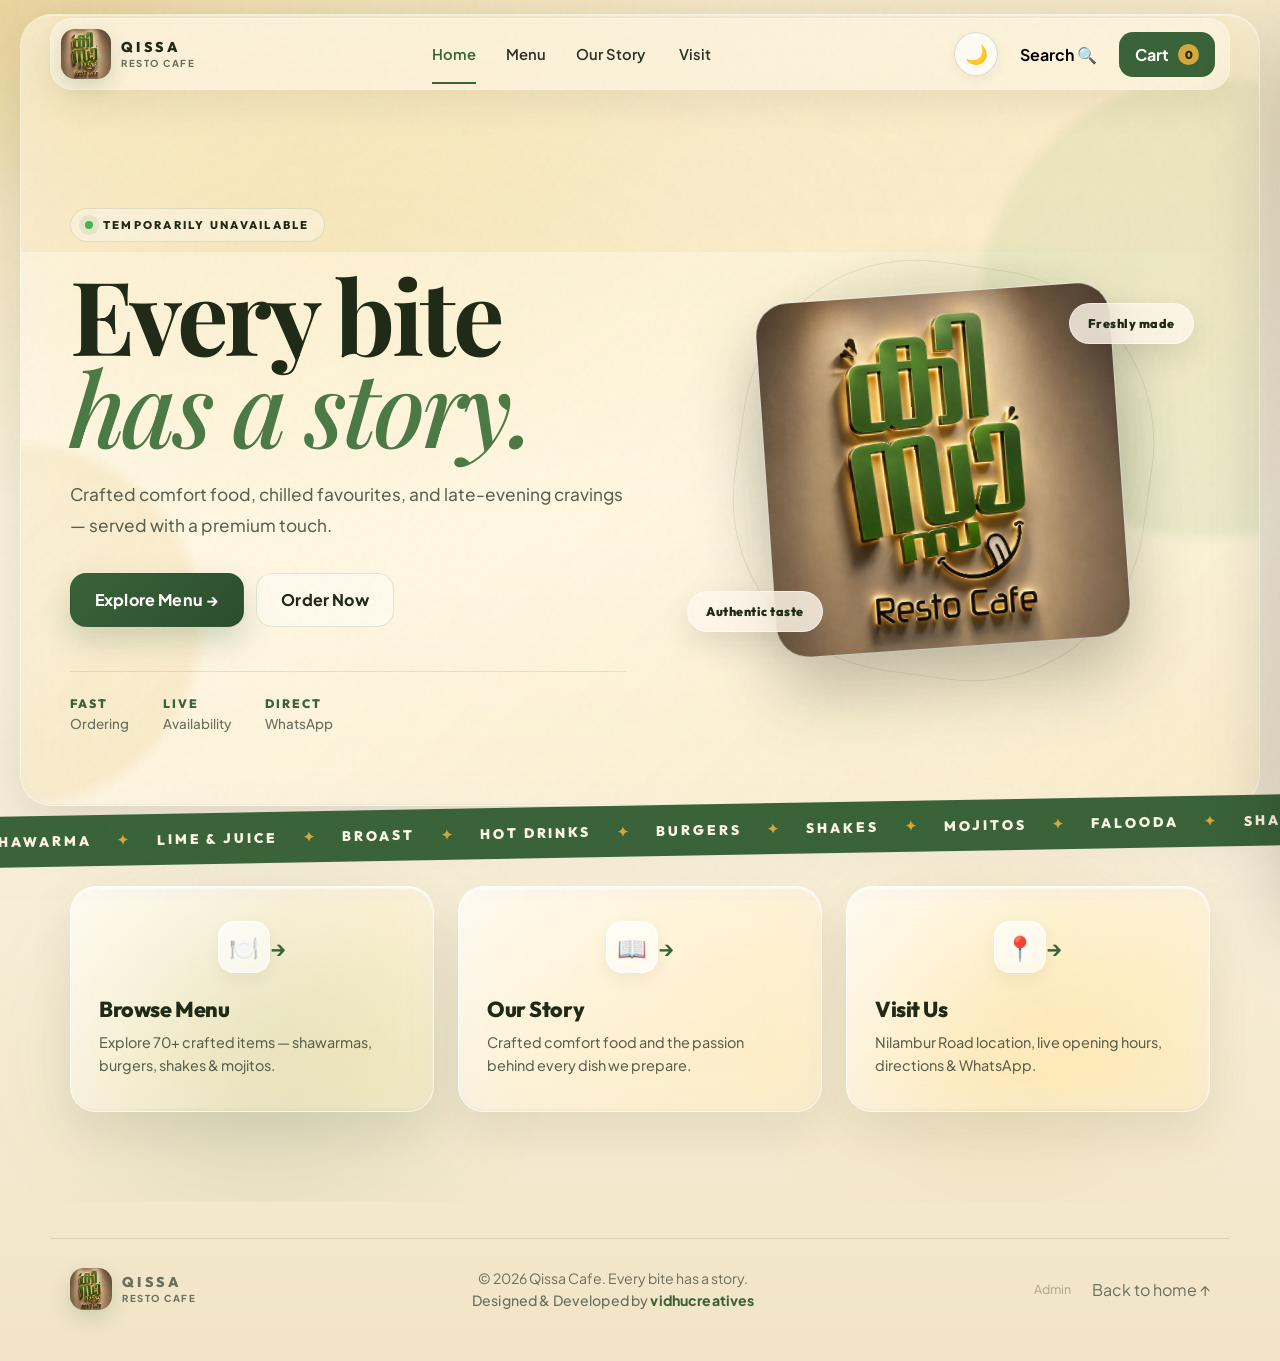
==== commit b8cd07dc: "Add Digital Receipt Generator, Night Cafe Noir Dark Mode, and Web Push Order Notifications" ====
--- a/index.html
+++ b/index.html
@@ -11,7 +11,7 @@
 <link rel="preconnect" href="https://fonts.googleapis.com">
 <link rel="preconnect" href="https://fonts.gstatic.com" crossorigin>
 <link href="https://fonts.googleapis.com/css2?family=Outfit:wght@400;500;600;700;800;900&family=Playfair+Display:ital,wght@0,500;0,600;0,700;0,800;1,500;1,600;1,700&family=Plus+Jakarta+Sans:wght@400;500;600;700;800&display=swap" rel="stylesheet">
-<link rel="stylesheet" href="styles.css?v=17.0"/>
+<link rel="stylesheet" href="styles.css?v=20.0"/>
 </head>
 <body>
 <div class="grain"></div><div class="cursor-glow" id="cursorGlow"></div>
@@ -23,6 +23,7 @@
 <a href="#" data-page="home" class="active">Home</a><a href="#" data-page="menu">Menu</a><a href="#" data-page="story">Our Story</a><a href="#" data-page="visit">Visit</a>
 </div>
 <div class="nav-actions">
+  <button class="theme-toggle-btn" id="themeToggleBtn" aria-label="Toggle Night Mode" title="Toggle Night/Day Mode"><span class="theme-icon" id="themeIcon">🌙</span></button>
   <button class="ghost-btn" id="searchBtn">Search 🔍</button>
   <button class="cart-btn" id="cartBtn">Cart <span id="cartCount">0</span></button>
 </div>
@@ -346,17 +347,33 @@
       <span id="liveStatusText">Order placed — awaiting kitchen confirmation</span>
     </div>
 
+    <!-- Web Push Notification Prompt Card -->
+    <div class="notify-prompt-card" id="notifyPromptCard">
+      <div class="notify-info">
+        <span class="bell-anim">🔔</span>
+        <div>
+          <strong>Get notified when ready?</strong>
+          <p>Receive an alert even if you switch apps or lock screen.</p>
+        </div>
+      </div>
+      <button type="button" class="enable-notify-btn" id="enableNotifyBtn">Enable Alert</button>
+    </div>
+
     <!-- Order Items Summary -->
     <div class="tracking-details" id="trackingDetails"></div>
 
     <!-- Action Buttons -->
     <div class="tracking-actions">
       <a href="#" id="trackingWhatsAppBtn" target="_blank" rel="noopener" class="primary-btn whatsapp-action-btn">💬 Send Summary on WhatsApp</a>
-      <a href="tel:+919645700585" id="trackingCallBtn" class="secondary-btn call-action-btn">📞 Call Cafe</a>
-      <button class="soft-btn" id="trackingNewOrderBtn" style="padding:12px 18px;border-radius:14px;cursor:pointer;border:0;background:rgba(58,99,57,0.1);font-weight:700;color:var(--green)">+ Add More Items</button>
-    </div>
-  </div>
-</div>
+      <button type="button" id="downloadReceiptBtn" class="secondary-btn receipt-action-btn">🧾 Download / Print Bill</button>
+      <div style="display:flex;gap:10px;width:100%">
+        <a href="tel:+919645700585" id="trackingCallBtn" class="soft-btn call-action-btn" style="flex:1;text-align:center;padding:12px 14px;border-radius:14px;border:1px solid rgba(58,99,57,0.2);font-weight:700">📞 Call Cafe</a>
+        <button class="soft-btn" id="trackingNewOrderBtn" style="flex:1;padding:12px 14px;border-radius:14px;cursor:pointer;border:0;background:rgba(58,99,57,0.1);font-weight:700;color:var(--green)">+ Add Items</button>
+      </div>
+    </div>
+  </div>
+</div>
+<iframe id="customerReceiptFrame" style="position:fixed;width:0;height:0;border:0;visibility:hidden;"></iframe>
 
 <div class="mobile-cart-bar" id="mobileCartBar" style="display:none">
   <div class="mobile-cart-summary">
@@ -372,6 +389,6 @@
   </button>
 </div>
 <div class="toast" id="toast"><span class="toast-icon" id="toastIcon">&#10003;</span><span id="toastText">Added to cart</span></div>
-<script src="app.js?v=17.0"></script>
+<script src="app.js?v=20.0"></script>
 </body>
 </html>
--- a/styles.css
+++ b/styles.css
@@ -54,6 +54,132 @@
   --shadow: 0 30px 80px rgba(30, 38, 22, .16);
 }
 
+/* Night Cafe Noir (Dark Theme) */
+[data-theme="dark"] {
+  --green: #4E874C;
+  --green-2: #65A863;
+  --green-3: #82C580;
+  --cream: #141A12;
+  --cream-2: #1C2419;
+  --gold: #E5BE58;
+  --gold-2: #F7D678;
+  --ink: #F5EFE6;
+  --muted: #9EAA96;
+  --card: rgba(24, 32, 21, 0.82);
+  --glass: rgba(0, 0, 0, 0.25);
+  --border: rgba(255, 255, 255, 0.12);
+  --shadow: 0 30px 80px rgba(0, 0, 0, 0.45);
+}
+
+[data-theme="dark"] body {
+  background:
+    radial-gradient(circle at 10% 0%, rgba(229, 190, 88, 0.10), transparent 35%),
+    radial-gradient(circle at 90% 80%, rgba(78, 135, 76, 0.12), transparent 40%),
+    linear-gradient(180deg, #0E120B 0%, #141A12 45%, #0B0E09 100%);
+  color: var(--ink);
+}
+
+[data-theme="dark"] .nav-wrap {
+  background: rgba(16, 22, 14, 0.88);
+  border-color: rgba(255, 255, 255, 0.10);
+  box-shadow: 0 14px 40px rgba(0, 0, 0, 0.4);
+}
+[data-theme="dark"] .nav-links a {
+  color: #E0E5DC;
+}
+[data-theme="dark"] .ghost-btn {
+  color: #E0E5DC;
+}
+[data-theme="dark"] .hero {
+  background: radial-gradient(circle at 85% 15%, rgba(229, 190, 88, 0.12), transparent 45%), linear-gradient(135deg, #161F13 0%, #1D291A 55%, #121910 100%);
+  border-color: rgba(255, 255, 255, 0.1);
+}
+[data-theme="dark"] .hero-copy > p {
+  color: #A4B29E;
+}
+[data-theme="dark"] .menu-card {
+  background: rgba(24, 32, 21, 0.85);
+  border-color: rgba(255, 255, 255, 0.1);
+  box-shadow: 0 18px 42px rgba(0, 0, 0, 0.35);
+}
+[data-theme="dark"] .menu-card p {
+  color: #9EAA96;
+}
+[data-theme="dark"] .category-btn {
+  background: rgba(255, 255, 255, 0.08);
+  color: #E2DDD5;
+  border-color: rgba(255, 255, 255, 0.12);
+}
+[data-theme="dark"] .category-btn.active {
+  background: var(--green);
+  color: #FFFFFF;
+}
+[data-theme="dark"] .menu-search input {
+  background: rgba(255, 255, 255, 0.08);
+  border-color: rgba(255, 255, 255, 0.14);
+  color: #FFFFFF;
+}
+[data-theme="dark"] .cart-drawer,
+[data-theme="dark"] .checkout-card,
+[data-theme="dark"] .order-tracking-card {
+  background: rgba(20, 27, 18, 0.96);
+  border-color: rgba(255, 255, 255, 0.14);
+  color: #FFFFFF;
+}
+[data-theme="dark"] .form-fields input,
+[data-theme="dark"] .form-fields textarea,
+[data-theme="dark"] .form-fields select {
+  background: rgba(255, 255, 255, 0.06);
+  border-color: rgba(255, 255, 255, 0.15);
+  color: #FFFFFF;
+}
+[data-theme="dark"] .story-journey-card {
+  background: rgba(24, 32, 21, 0.88);
+  border-color: rgba(255, 255, 255, 0.12);
+  color: #F5EFE6;
+}
+[data-theme="dark"] .story-journey-card .journey-text {
+  color: #B8C4B5;
+}
+[data-theme="dark"] .story-journey-card .journey-title-row h3 {
+  color: #FFFFFF;
+}
+[data-theme="dark"] .story-card-founder,
+[data-theme="dark"] .story-card-chaywala,
+[data-theme="dark"] .story-card-craft {
+  background: linear-gradient(145deg, #1C2619 0%, #151F13 100%);
+}
+[data-theme="dark"] .home-card {
+  background: rgba(24, 32, 21, 0.85);
+  border-color: rgba(255, 255, 255, 0.12);
+  color: #FFFFFF;
+}
+[data-theme="dark"] .home-card p {
+  color: #9EAA96;
+}
+[data-theme="dark"] .visit-card {
+  background: rgba(22, 30, 19, 0.85);
+  border-color: rgba(255, 255, 255, 0.12);
+}
+[data-theme="dark"] .cat-nav-arrow {
+  background: rgba(28, 38, 24, 0.85);
+  border-color: rgba(255, 255, 255, 0.18);
+  color: var(--green-3);
+}
+[data-theme="dark"] .cat-nav-arrow svg {
+  stroke: var(--green-3);
+}
+[data-theme="dark"] .order-type-tabs {
+  background: rgba(0, 0, 0, 0.35);
+}
+[data-theme="dark"] .order-type-tab {
+  color: #B5BFB0;
+}
+[data-theme="dark"] .order-type-tab.active {
+  background: var(--green);
+  color: #FFFFFF;
+}
+
 * { box-sizing: border-box; }
 html { scroll-behavior: smooth; }
 body {
@@ -138,6 +264,33 @@
 }
 .cart-btn span {
   font-family: var(--font-accent); min-width: 21px; height: 21px; padding: 0 6px; display: grid; place-items: center; background: var(--gold); color: #1F2A17; border-radius: 999px; font-size: .72rem; font-weight: 850;
+}
+
+.theme-toggle-btn {
+  width: 42px;
+  height: 42px;
+  border-radius: 50%;
+  border: 1px solid rgba(58, 99, 57, 0.2);
+  background: rgba(255, 255, 255, 0.65);
+  backdrop-filter: blur(12px);
+  -webkit-backdrop-filter: blur(12px);
+  cursor: pointer;
+  display: grid;
+  place-items: center;
+  font-size: 1.15rem;
+  box-shadow: 0 4px 12px rgba(35, 42, 25, 0.06);
+  transition: all 0.25s cubic-bezier(0.2, 0.8, 0.2, 1);
+  padding: 0;
+}
+.theme-toggle-btn:hover {
+  transform: scale(1.1) rotate(15deg);
+  background: #FFFFFF;
+  border-color: var(--gold);
+}
+[data-theme="dark"] .theme-toggle-btn {
+  background: rgba(255, 255, 255, 0.10);
+  border-color: rgba(255, 255, 255, 0.2);
+  box-shadow: 0 4px 14px rgba(0, 0, 0, 0.3);
 }
 
 /* Mobile menu toggle button */
@@ -699,97 +852,147 @@
   letter-spacing: 0.04em;
 }
 
-/* 2x2 Overlapping Collage Grid with Generous Spacing */
+/* Story Grid Journey - Clean 2x2 Editorial Layout */
 .story-grid-journey {
   position: relative;
   z-index: 1;
   display: grid;
   grid-template-columns: repeat(2, 1fr);
-  gap: 34px 28px;
+  gap: 28px;
   align-items: stretch;
-  max-width: 1040px;
+  max-width: 1060px;
   margin: 0 auto;
-  padding: 20px 16px;
-}
-
-/* Base Collage Card with Frosted Glass Effect */
+  padding: 10px 16px;
+}
+
+/* Base Story Card - Crystal Clear & Pop-Up Interactive */
 .story-journey-card {
   position: relative;
-  background: rgba(255, 255, 255, 0.65);
-  border: 1.5px solid rgba(255, 255, 255, 0.85);
-  border-radius: 28px;
-  padding: 28px 26px 24px;
-  backdrop-filter: blur(20px);
-  -webkit-backdrop-filter: blur(20px);
+  background: rgba(255, 255, 255, 0.88);
+  border: 1.5px solid rgba(255, 255, 255, 0.95);
+  border-radius: 26px;
+  padding: 30px 28px 24px;
+  backdrop-filter: blur(24px);
+  -webkit-backdrop-filter: blur(24px);
   box-shadow: 
-    0 12px 32px rgba(28, 38, 20, 0.06),
-    0 2px 6px rgba(0, 0, 0, 0.02),
-    inset 0 1px 1.5px rgba(255, 255, 255, 0.95);
+    0 14px 36px rgba(35, 42, 25, 0.07),
+    0 2px 8px rgba(0, 0, 0, 0.02),
+    inset 0 1px 1px rgba(255, 255, 255, 1);
   display: flex;
   flex-direction: column;
   justify-content: space-between;
-  min-height: 330px;
+  min-height: 320px;
   box-sizing: border-box;
-  transition: transform 0.35s cubic-bezier(0.16, 1, 0.3, 1), box-shadow 0.35s cubic-bezier(0.16, 1, 0.3, 1), z-index 0.1s ease;
+  transform: translateY(0) scale(1);
+  transition: transform 0.38s cubic-bezier(0.34, 1.56, 0.64, 1), box-shadow 0.35s cubic-bezier(0.2, 0.8, 0.2, 1), border-color 0.3s ease;
   overflow: hidden;
-  transform-origin: center center;
-}
-
-/* Dynamic Artistic Tilt Angles & Layer Stacking */
-
-/* Card 1: Top-Left - The Green Hero (First & Highest Z-Index) */
-.story-layer-1 {
-  transform: rotate(-3.8deg) translateY(0px);
-  z-index: 5;
-}
-
-/* Card 2: Top-Right - Amal VP */
-.story-layer-2 {
-  transform: rotate(4.2deg) translateY(12px);
-  z-index: 4;
-}
-
-/* Card 3: Bottom-Left - Chaywala */
-.story-layer-3 {
-  transform: rotate(3.4deg) translateY(8px);
-  z-index: 4;
-}
-
-/* Card 4: Bottom-Right - Authentic Craft */
-.story-layer-4 {
-  transform: rotate(-3.6deg) translateY(16px);
-  z-index: 3;
-}
-
-/* Gentle Half-Height Hover Lift (Subtle & Elegant) */
-.story-layer-1:hover {
-  transform: rotate(-3.8deg) translateY(-6px) scale(1.015) !important;
-  z-index: 15 !important;
+  cursor: pointer;
+}
+
+/* Universal Pop-Up Animation on Cursor Hover */
+.story-journey-card:hover {
+  transform: translateY(-12px) scale(1.025);
   box-shadow: 
-    0 22px 50px rgba(12, 28, 11, 0.32),
-    0 0 30px rgba(212, 169, 60, 0.18),
-    inset 0 1.5px 2px rgba(255, 255, 255, 0.55) !important;
-}
-.story-layer-2:hover {
-  transform: rotate(4.2deg) translateY(6px) scale(1.015) !important;
-  z-index: 15 !important;
+    0 28px 65px rgba(35, 42, 25, 0.15),
+    0 4px 14px rgba(0, 0, 0, 0.04),
+    inset 0 1px 1.5px rgba(255, 255, 255, 1);
+}
+
+/* Card 1: Qissa Resto Cafe - Emerald & Gold Halo Pop-Up */
+.story-card-qissa {
+  background: linear-gradient(145deg, #183319 0%, #0E2210 100%) !important;
+  border: 1.5px solid rgba(212, 169, 60, 0.55) !important;
+  color: white !important;
   box-shadow: 
-    0 18px 42px rgba(28, 38, 20, 0.10),
-    inset 0 1.5px 2px rgba(255, 255, 255, 1) !important;
-}
-.story-layer-3:hover {
-  transform: rotate(3.4deg) translateY(2px) scale(1.015) !important;
-  z-index: 15 !important;
+    0 18px 45px rgba(12, 28, 11, 0.30),
+    0 0 30px rgba(212, 169, 60, 0.12),
+    inset 0 1px 1px rgba(255, 255, 255, 0.35) !important;
+}
+.story-card-qissa:hover {
+  transform: translateY(-12px) scale(1.025) !important;
+  border-color: rgba(212, 169, 60, 0.90) !important;
   box-shadow: 
-    0 18px 42px rgba(28, 38, 20, 0.10),
-    inset 0 1.5px 2px rgba(255, 255, 255, 1) !important;
-}
-.story-layer-4:hover {
-  transform: rotate(-3.6deg) translateY(10px) scale(1.015) !important;
-  z-index: 15 !important;
+    0 34px 80px rgba(12, 28, 11, 0.55),
+    0 0 50px rgba(212, 169, 60, 0.40),
+    inset 0 1.5px 2px rgba(255, 255, 255, 0.6) !important;
+}
+.story-card-qissa .journey-chapter-tag {
+  color: #FBE39D;
+  background: rgba(212, 169, 60, 0.25);
+  border-color: rgba(212, 169, 60, 0.55);
+}
+.story-card-qissa .journey-num {
+  color: rgba(212, 169, 60, 0.4);
+}
+.story-card-qissa .journey-title-row h3 {
+  color: #FFFFFF;
+}
+.story-card-qissa .journey-subtitle {
+  color: #E6CA7E;
+}
+.story-card-qissa .journey-text {
+  color: rgba(255, 255, 255, 0.94);
+}
+.story-card-qissa .journey-text strong {
+  color: #FFFFFF;
+  text-shadow: 0 1px 2px rgba(0, 0, 0, 0.4);
+}
+.story-card-qissa .age-badge {
+  background: rgba(212, 169, 60, 0.25);
+  color: #FBE39D;
+  border-color: rgba(212, 169, 60, 0.5);
+}
+.story-card-qissa .location-badge {
+  background: rgba(255, 255, 255, 0.16);
+  color: #FFFFFF;
+  border-color: rgba(255, 255, 255, 0.32);
+}
+.story-card-qissa .story-logo-inline {
+  width: 40px;
+  height: 40px;
+  border-radius: 12px;
+  object-fit: cover;
+  box-shadow: 0 4px 14px rgba(0, 0, 0, 0.45);
+  border: 1.5px solid rgba(212, 169, 60, 0.65);
+}
+
+/* Card 2: Amal VP Founder - Gold Green Halo Pop-Up */
+.story-card-founder {
+  background: linear-gradient(145deg, #FFFFFF 0%, #FAF4E8 100%);
+  border-color: rgba(58, 99, 57, 0.22);
+}
+.story-card-founder:hover {
+  border-color: rgba(212, 169, 60, 0.65);
   box-shadow: 
-    0 18px 42px rgba(28, 38, 20, 0.10),
-    inset 0 1.5px 2px rgba(255, 255, 255, 1) !important;
+    0 28px 65px rgba(35, 42, 25, 0.15),
+    0 0 35px rgba(212, 169, 60, 0.25),
+    inset 0 1px 1px rgba(255, 255, 255, 1);
+}
+
+/* Card 3: Chaywala Hub - Amber Chai Halo Pop-Up */
+.story-card-chaywala {
+  background: linear-gradient(145deg, #FFFFFF 0%, #FDF7EC 100%);
+  border-color: rgba(212, 169, 60, 0.32);
+}
+.story-card-chaywala:hover {
+  border-color: rgba(199, 138, 30, 0.65);
+  box-shadow: 
+    0 28px 65px rgba(199, 138, 30, 0.18),
+    0 0 35px rgba(239, 178, 60, 0.28),
+    inset 0 1px 1px rgba(255, 255, 255, 1);
+}
+
+/* Card 4: The Authentic Craft - Botanical Fresh Halo Pop-Up */
+.story-card-craft {
+  background: linear-gradient(145deg, #FFFFFF 0%, #F4F8F2 100%);
+  border-color: rgba(58, 99, 57, 0.22);
+}
+.story-card-craft:hover {
+  border-color: rgba(58, 99, 57, 0.55);
+  box-shadow: 
+    0 28px 65px rgba(58, 99, 57, 0.18),
+    0 0 35px rgba(77, 140, 66, 0.25),
+    inset 0 1px 1px rgba(255, 255, 255, 1);
 }
 
 .story-card-glass-shine {
@@ -800,8 +1003,8 @@
   height: 40%;
   background: linear-gradient(180deg, rgba(255, 255, 255, 0.22) 0%, rgba(255, 255, 255, 0) 100%);
   pointer-events: none;
-  border-top-left-radius: 28px;
-  border-top-right-radius: 28px;
+  border-top-left-radius: 26px;
+  border-top-right-radius: 26px;
 }
 
 /* Card Header Line */
@@ -810,33 +1013,38 @@
   justify-content: space-between;
   align-items: center;
   margin-bottom: 14px;
-  position: relative;
-  z-index: 1;
 }
 .journey-chapter-tag {
   font-family: var(--font-accent);
-  font-size: 0.62rem;
+  font-size: 0.68rem;
   font-weight: 850;
   letter-spacing: 0.12em;
   color: var(--green);
   text-transform: uppercase;
   background: rgba(58, 99, 57, 0.08);
-  border: 1px solid rgba(58, 99, 57, 0.15);
-  padding: 3px 9px;
+  border: 1px solid rgba(58, 99, 57, 0.2);
+  padding: 4px 12px;
   border-radius: 999px;
 }
 .journey-num {
   font-family: var(--font-accent);
   font-weight: 900;
-  font-size: 1.6rem;
+  font-size: 1.7rem;
   color: rgba(58, 99, 57, 0.22);
   line-height: 1;
+  transition: transform 0.35s cubic-bezier(0.34, 1.56, 0.64, 1), color 0.3s ease;
+  transform-origin: center right;
+}
+.story-journey-card:hover .journey-num {
+  transform: scale(1.18) rotate(3deg);
+  color: var(--green);
+}
+.story-card-qissa:hover .journey-num {
+  color: #FBE39D;
 }
 
 /* Main Content Area */
 .journey-body {
-  position: relative;
-  z-index: 1;
   display: flex;
   flex-direction: column;
   flex: 1;
@@ -844,13 +1052,13 @@
 .journey-title-row {
   display: flex;
   align-items: center;
-  gap: 10px;
+  gap: 12px;
   margin-bottom: 6px;
   flex-wrap: wrap;
 }
 .journey-title-row h3 {
   font-family: var(--font-items);
-  font-size: 1.35rem;
+  font-size: 1.45rem;
   font-weight: 850;
   color: var(--ink);
   margin: 0;
@@ -866,150 +1074,92 @@
 }
 .age-badge, .location-badge, .tag-badge {
   font-family: var(--font-accent);
-  font-size: 0.62rem;
+  font-size: 0.66rem;
   font-weight: 800;
-  padding: 3px 8px;
+  padding: 4px 10px;
   border-radius: 999px;
-  letter-spacing: 0.04em;
+  letter-spacing: 0.03em;
   white-space: nowrap;
 }
 .age-badge {
   background: rgba(212, 169, 60, 0.18);
   color: #795712;
-  border: 1px solid rgba(212, 169, 60, 0.35);
+  border: 1px solid rgba(212, 169, 60, 0.4);
 }
 .location-badge {
   background: rgba(58, 99, 57, 0.10);
   color: var(--green);
-  border: 1px solid rgba(58, 99, 57, 0.20);
+  border: 1px solid rgba(58, 99, 57, 0.22);
 }
 .tag-badge {
   background: rgba(44, 78, 43, 0.08);
   color: var(--ink);
-  border: 1px solid rgba(44, 78, 43, 0.15);
+  border: 1px solid rgba(44, 78, 43, 0.18);
 }
 
 .journey-subtitle {
   font-family: var(--font-accent);
-  font-size: 0.82rem;
+  font-size: 0.88rem;
   font-weight: 750;
   color: var(--green);
-  margin: 0 0 8px;
+  margin: 0 0 10px;
   letter-spacing: 0.01em;
 }
 .journey-text {
   font-family: var(--font-sans);
-  font-size: 0.86rem;
-  color: #4C5240;
-  line-height: 1.65;
-  margin: 0 0 16px;
+  font-size: 0.94rem;
+  color: #2D3325;
+  line-height: 1.72;
+  margin: 0 0 18px;
 }
 .journey-text strong {
   color: var(--ink);
-  font-weight: 700;
-}
-
-/* Card 1 Specific: Frosted Emerald Glass Hero */
-.story-card-qissa {
-  background: rgba(22, 48, 21, 0.88) !important;
-  border: 1.5px solid rgba(212, 169, 60, 0.55) !important;
-  color: white !important;
-  backdrop-filter: blur(20px);
-  -webkit-backdrop-filter: blur(20px);
-  box-shadow: 
-    0 16px 40px rgba(14, 30, 13, 0.25),
-    0 0 25px rgba(212, 169, 60, 0.12),
-    inset 0 1px 1.5px rgba(255, 255, 255, 0.45) !important;
-}
-.story-card-qissa:hover {
-  box-shadow: 
-    0 36px 85px rgba(12, 28, 11, 0.50),
-    0 0 55px rgba(212, 169, 60, 0.35),
-    inset 0 2px 3.5px rgba(255, 255, 255, 0.80) !important;
-}
-.story-card-qissa .journey-chapter-tag {
-  color: var(--gold-2);
-  background: rgba(212, 169, 60, 0.22);
-  border-color: rgba(212, 169, 60, 0.50);
-  font-weight: 900;
-}
-.story-card-qissa .journey-num {
-  color: rgba(212, 169, 60, 0.45);
-  font-size: 1.8rem;
-}
-.story-card-qissa .journey-title-row h3 {
-  color: white;
-}
-.story-card-qissa .journey-subtitle {
-  color: var(--gold-2);
-}
-.story-card-qissa .journey-text {
-  color: rgba(255, 255, 255, 0.88);
-}
-.story-card-qissa .age-badge {
-  background: rgba(212, 169, 60, 0.25);
-  color: var(--gold-2);
-  border-color: rgba(212, 169, 60, 0.50);
-}
-.story-card-qissa .location-badge {
-  background: rgba(255, 255, 255, 0.16);
-  color: white;
-  border-color: rgba(255, 255, 255, 0.30);
-}
-.story-card-qissa .tag-badge {
-  background: rgba(255, 255, 255, 0.14);
-  color: white;
-  border-color: rgba(255, 255, 255, 0.25);
-}
-
-.story-card-qissa .story-logo-inline {
-  width: 36px;
-  height: 36px;
-  border-radius: 11px;
-  object-fit: cover;
-  box-shadow: 0 4px 14px rgba(0, 0, 0, 0.45);
-  border: 1.5px solid rgba(212, 169, 60, 0.65);
-}
-
-/* Floating Food Animated Cluster - Locked to Bottom Baseline */
+  font-weight: 750;
+}
+
+/* Floating Food Animated Cluster */
 .floating-food-cluster {
   margin-top: auto;
-  padding-top: 12px;
-  border-top: 1px dashed rgba(58, 99, 57, 0.14);
+  padding-top: 14px;
+  border-top: 1px dashed rgba(58, 99, 57, 0.16);
   display: flex;
   flex-wrap: wrap;
   gap: 8px;
-  position: relative;
-  z-index: 1;
 }
 .story-card-qissa .floating-food-cluster {
-  border-top-color: rgba(255, 255, 255, 0.18);
+  border-top-color: rgba(255, 255, 255, 0.20);
 }
 .floating-food-pill {
   display: inline-flex;
   align-items: center;
-  gap: 5px;
-  background: rgba(255, 255, 255, 0.72);
-  border: 1px solid rgba(255, 255, 255, 0.95);
-  box-shadow: 0 4px 12px rgba(0, 0, 0, 0.04), inset 0 1px 1px rgba(255, 255, 255, 0.95);
-  padding: 4px 10px;
+  gap: 6px;
+  background: rgba(255, 255, 255, 0.85);
+  border: 1px solid rgba(58, 99, 57, 0.18);
+  box-shadow: 0 3px 10px rgba(0, 0, 0, 0.04);
+  padding: 5px 12px;
   border-radius: 999px;
   font-family: var(--font-accent);
-  font-size: 0.70rem;
+  font-size: 0.74rem;
   font-weight: 800;
   color: var(--ink);
-  backdrop-filter: blur(12px);
-  -webkit-backdrop-filter: blur(12px);
-  will-change: transform;
+  transition: transform 0.35s cubic-bezier(0.34, 1.56, 0.64, 1), background 0.3s ease, border-color 0.3s ease, box-shadow 0.3s ease;
+}
+.story-journey-card:hover .floating-food-pill {
+  transform: translateY(-4px) scale(1.06);
+  box-shadow: 0 6px 16px rgba(0, 0, 0, 0.08);
+}
+.story-card-qissa:hover .floating-food-pill {
+  background: rgba(255, 255, 255, 0.22);
+  border-color: rgba(212, 169, 60, 0.65);
 }
 .floating-food-pill.dark-pill {
-  background: rgba(255, 255, 255, 0.12);
-  border-color: rgba(255, 255, 255, 0.24);
-  color: #fff;
-  box-shadow: 0 4px 14px rgba(0, 0, 0, 0.18), inset 0 1px 1px rgba(255, 255, 255, 0.35);
+  background: rgba(255, 255, 255, 0.14);
+  border-color: rgba(255, 255, 255, 0.28);
+  color: #FFFFFF;
+  box-shadow: 0 4px 14px rgba(0, 0, 0, 0.2);
 }
 .food-emoji {
-  font-size: 0.85rem;
+  font-size: 0.88rem;
   line-height: 1;
 }
 
@@ -1025,40 +1175,20 @@
 }
 
 @keyframes floatDrift1 {
-  0%, 100% { transform: translateY(0px) rotate(0deg); }
-  50% { transform: translateY(-5px) rotate(2deg); }
+  0%, 100% { transform: translateY(0px); }
+  50% { transform: translateY(-4px); }
 }
 @keyframes floatDrift2 {
-  0%, 100% { transform: translateY(0px) rotate(0deg); }
-  50% { transform: translateY(-6px) rotate(-2deg); }
+  0%, 100% { transform: translateY(0px); }
+  50% { transform: translateY(-5px); }
 }
 
 @media (max-width: 768px) {
   .story-grid-journey {
     grid-template-columns: 1fr;
-    gap: 30px;
-    padding: 14px 10px;
-  }
-  .story-layer-1 {
-    transform: rotate(-2.8deg) translateY(0);
-    z-index: 5;
-  }
-  .story-layer-2 {
-    transform: rotate(3.0deg) translateY(0);
-    z-index: 4;
-  }
-  .story-layer-3 {
-    transform: rotate(-2.4deg) translateY(0);
-    z-index: 3;
-  }
-  .story-layer-4 {
-    transform: rotate(2.6deg) translateY(0);
-    z-index: 2;
-  }
-  .story-layer-1:hover { transform: rotate(-2.8deg) translateY(-4px) scale(1.01) !important; }
-  .story-layer-2:hover { transform: rotate(3.0deg) translateY(-4px) scale(1.01) !important; }
-  .story-layer-3:hover { transform: rotate(-2.4deg) translateY(-4px) scale(1.01) !important; }
-  .story-layer-4:hover { transform: rotate(2.6deg) translateY(-4px) scale(1.01) !important; }
+    gap: 20px;
+    padding: 10px 8px;
+  }
   .story-hero {
     padding: 55px 0 16px !important;
   }
@@ -1066,7 +1196,7 @@
     padding: 14px 0 50px;
   }
   .story-journey-card {
-    padding: 22px 18px 18px;
+    padding: 24px 20px 20px;
     border-radius: 22px;
   }
   .story-timeline-bar {
@@ -1369,6 +1499,84 @@
 .tracking-actions { display: grid; gap: 10px; }
 .tracking-actions .primary-btn, .tracking-actions .secondary-btn { text-align: center; justify-content: center; width: 100%; }
 .whatsapp-action-btn { background: #25D366 !important; color: white !important; box-shadow: 0 8px 24px rgba(37,211,102,0.3) !important; }
+.receipt-action-btn {
+  background: rgba(255, 255, 255, 0.85) !important;
+  color: var(--ink) !important;
+  border: 1.5px solid rgba(58, 99, 57, 0.25) !important;
+  font-weight: 800 !important;
+  box-shadow: 0 6px 18px rgba(0, 0, 0, 0.05) !important;
+}
+[data-theme="dark"] .receipt-action-btn {
+  background: rgba(30, 40, 26, 0.85) !important;
+  color: #FFFFFF !important;
+  border-color: rgba(255, 255, 255, 0.18) !important;
+}
+
+/* Notification Card in Live Tracker */
+.notify-prompt-card {
+  display: flex;
+  align-items: center;
+  justify-content: space-between;
+  gap: 12px;
+  background: linear-gradient(135deg, rgba(58, 99, 57, 0.09) 0%, rgba(212, 169, 60, 0.12) 100%);
+  border: 1.5px solid rgba(58, 99, 57, 0.22);
+  border-radius: 18px;
+  padding: 12px 16px;
+  margin-bottom: 16px;
+  box-sizing: border-box;
+}
+[data-theme="dark"] .notify-prompt-card {
+  background: linear-gradient(135deg, rgba(78, 135, 76, 0.2) 0%, rgba(229, 190, 88, 0.15) 100%);
+  border-color: rgba(255, 255, 255, 0.18);
+}
+.notify-info {
+  display: flex;
+  align-items: center;
+  gap: 10px;
+}
+.notify-info .bell-anim {
+  font-size: 1.35rem;
+  animation: bellRing 2.5s ease-in-out infinite;
+  flex-shrink: 0;
+}
+@keyframes bellRing {
+  0%, 100% { transform: rotate(0); }
+  10%, 30% { transform: rotate(14deg); }
+  20%, 40% { transform: rotate(-14deg); }
+  50% { transform: rotate(0); }
+}
+.notify-info strong {
+  display: block;
+  font-size: 0.88rem;
+  font-family: var(--font-accent);
+}
+.notify-info p {
+  margin: 2px 0 0;
+  font-size: 0.76rem;
+  color: var(--muted);
+  line-height: 1.3;
+}
+.enable-notify-btn {
+  background: var(--green);
+  color: white;
+  border: 0;
+  padding: 8px 14px;
+  border-radius: 99px;
+  font-size: 0.78rem;
+  font-weight: 800;
+  cursor: pointer;
+  white-space: nowrap;
+  flex-shrink: 0;
+  transition: transform 0.2s ease, background 0.2s ease;
+}
+.enable-notify-btn:hover {
+  transform: scale(1.05);
+}
+.enable-notify-btn.active {
+  background: rgba(58, 99, 57, 0.2);
+  color: var(--green);
+  cursor: default;
+}
 
 .reveal { opacity: 0; transform: translateY(34px); transition: opacity .8s ease, transform .8s cubic-bezier(.2,.8,.2,1); }
 .reveal.visible { opacity: 1; transform: translateY(0); }
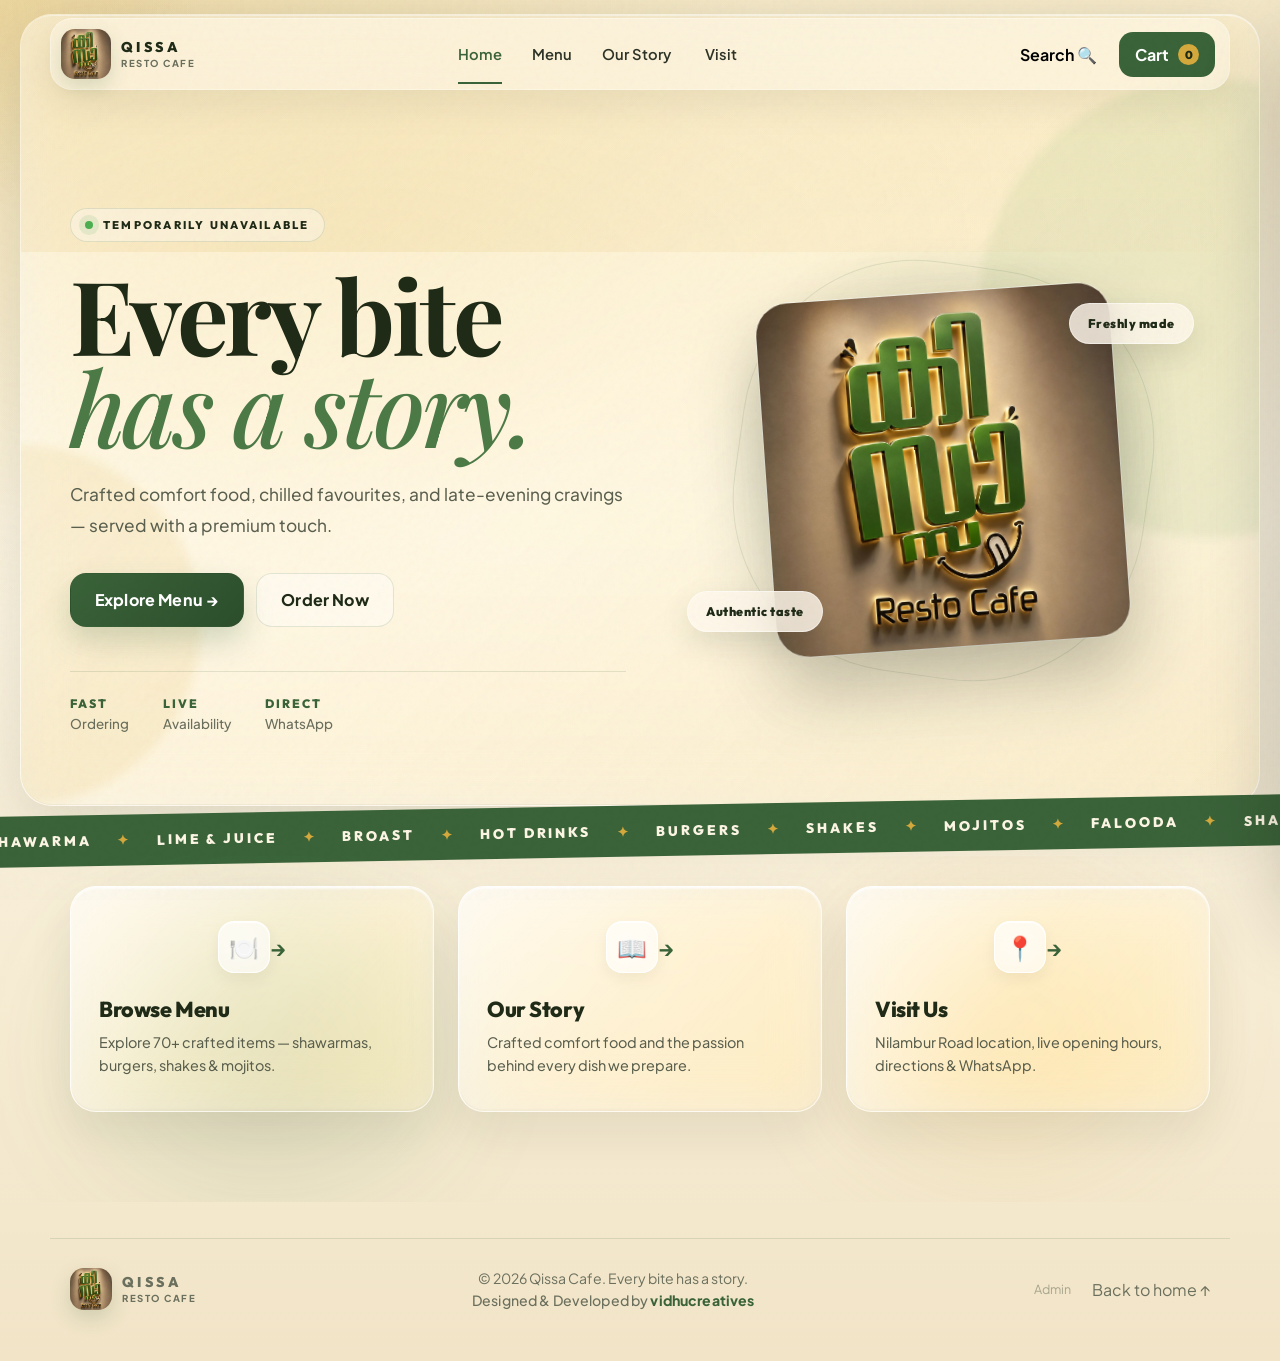
==== commit 6427a9af: "Remove Night Cafe Noir dark mode feature while preserving Digital Receipt and Web Push Notifications" ====
--- a/index.html
+++ b/index.html
@@ -11,7 +11,7 @@
 <link rel="preconnect" href="https://fonts.googleapis.com">
 <link rel="preconnect" href="https://fonts.gstatic.com" crossorigin>
 <link href="https://fonts.googleapis.com/css2?family=Outfit:wght@400;500;600;700;800;900&family=Playfair+Display:ital,wght@0,500;0,600;0,700;0,800;1,500;1,600;1,700&family=Plus+Jakarta+Sans:wght@400;500;600;700;800&display=swap" rel="stylesheet">
-<link rel="stylesheet" href="styles.css?v=20.0"/>
+<link rel="stylesheet" href="styles.css?v=21.0"/>
 </head>
 <body>
 <div class="grain"></div><div class="cursor-glow" id="cursorGlow"></div>
@@ -23,7 +23,6 @@
 <a href="#" data-page="home" class="active">Home</a><a href="#" data-page="menu">Menu</a><a href="#" data-page="story">Our Story</a><a href="#" data-page="visit">Visit</a>
 </div>
 <div class="nav-actions">
-  <button class="theme-toggle-btn" id="themeToggleBtn" aria-label="Toggle Night Mode" title="Toggle Night/Day Mode"><span class="theme-icon" id="themeIcon">🌙</span></button>
   <button class="ghost-btn" id="searchBtn">Search 🔍</button>
   <button class="cart-btn" id="cartBtn">Cart <span id="cartCount">0</span></button>
 </div>
@@ -389,6 +388,6 @@
   </button>
 </div>
 <div class="toast" id="toast"><span class="toast-icon" id="toastIcon">&#10003;</span><span id="toastText">Added to cart</span></div>
-<script src="app.js?v=20.0"></script>
+<script src="app.js?v=21.0"></script>
 </body>
 </html>
--- a/styles.css
+++ b/styles.css
@@ -54,132 +54,6 @@
   --shadow: 0 30px 80px rgba(30, 38, 22, .16);
 }
 
-/* Night Cafe Noir (Dark Theme) */
-[data-theme="dark"] {
-  --green: #4E874C;
-  --green-2: #65A863;
-  --green-3: #82C580;
-  --cream: #141A12;
-  --cream-2: #1C2419;
-  --gold: #E5BE58;
-  --gold-2: #F7D678;
-  --ink: #F5EFE6;
-  --muted: #9EAA96;
-  --card: rgba(24, 32, 21, 0.82);
-  --glass: rgba(0, 0, 0, 0.25);
-  --border: rgba(255, 255, 255, 0.12);
-  --shadow: 0 30px 80px rgba(0, 0, 0, 0.45);
-}
-
-[data-theme="dark"] body {
-  background:
-    radial-gradient(circle at 10% 0%, rgba(229, 190, 88, 0.10), transparent 35%),
-    radial-gradient(circle at 90% 80%, rgba(78, 135, 76, 0.12), transparent 40%),
-    linear-gradient(180deg, #0E120B 0%, #141A12 45%, #0B0E09 100%);
-  color: var(--ink);
-}
-
-[data-theme="dark"] .nav-wrap {
-  background: rgba(16, 22, 14, 0.88);
-  border-color: rgba(255, 255, 255, 0.10);
-  box-shadow: 0 14px 40px rgba(0, 0, 0, 0.4);
-}
-[data-theme="dark"] .nav-links a {
-  color: #E0E5DC;
-}
-[data-theme="dark"] .ghost-btn {
-  color: #E0E5DC;
-}
-[data-theme="dark"] .hero {
-  background: radial-gradient(circle at 85% 15%, rgba(229, 190, 88, 0.12), transparent 45%), linear-gradient(135deg, #161F13 0%, #1D291A 55%, #121910 100%);
-  border-color: rgba(255, 255, 255, 0.1);
-}
-[data-theme="dark"] .hero-copy > p {
-  color: #A4B29E;
-}
-[data-theme="dark"] .menu-card {
-  background: rgba(24, 32, 21, 0.85);
-  border-color: rgba(255, 255, 255, 0.1);
-  box-shadow: 0 18px 42px rgba(0, 0, 0, 0.35);
-}
-[data-theme="dark"] .menu-card p {
-  color: #9EAA96;
-}
-[data-theme="dark"] .category-btn {
-  background: rgba(255, 255, 255, 0.08);
-  color: #E2DDD5;
-  border-color: rgba(255, 255, 255, 0.12);
-}
-[data-theme="dark"] .category-btn.active {
-  background: var(--green);
-  color: #FFFFFF;
-}
-[data-theme="dark"] .menu-search input {
-  background: rgba(255, 255, 255, 0.08);
-  border-color: rgba(255, 255, 255, 0.14);
-  color: #FFFFFF;
-}
-[data-theme="dark"] .cart-drawer,
-[data-theme="dark"] .checkout-card,
-[data-theme="dark"] .order-tracking-card {
-  background: rgba(20, 27, 18, 0.96);
-  border-color: rgba(255, 255, 255, 0.14);
-  color: #FFFFFF;
-}
-[data-theme="dark"] .form-fields input,
-[data-theme="dark"] .form-fields textarea,
-[data-theme="dark"] .form-fields select {
-  background: rgba(255, 255, 255, 0.06);
-  border-color: rgba(255, 255, 255, 0.15);
-  color: #FFFFFF;
-}
-[data-theme="dark"] .story-journey-card {
-  background: rgba(24, 32, 21, 0.88);
-  border-color: rgba(255, 255, 255, 0.12);
-  color: #F5EFE6;
-}
-[data-theme="dark"] .story-journey-card .journey-text {
-  color: #B8C4B5;
-}
-[data-theme="dark"] .story-journey-card .journey-title-row h3 {
-  color: #FFFFFF;
-}
-[data-theme="dark"] .story-card-founder,
-[data-theme="dark"] .story-card-chaywala,
-[data-theme="dark"] .story-card-craft {
-  background: linear-gradient(145deg, #1C2619 0%, #151F13 100%);
-}
-[data-theme="dark"] .home-card {
-  background: rgba(24, 32, 21, 0.85);
-  border-color: rgba(255, 255, 255, 0.12);
-  color: #FFFFFF;
-}
-[data-theme="dark"] .home-card p {
-  color: #9EAA96;
-}
-[data-theme="dark"] .visit-card {
-  background: rgba(22, 30, 19, 0.85);
-  border-color: rgba(255, 255, 255, 0.12);
-}
-[data-theme="dark"] .cat-nav-arrow {
-  background: rgba(28, 38, 24, 0.85);
-  border-color: rgba(255, 255, 255, 0.18);
-  color: var(--green-3);
-}
-[data-theme="dark"] .cat-nav-arrow svg {
-  stroke: var(--green-3);
-}
-[data-theme="dark"] .order-type-tabs {
-  background: rgba(0, 0, 0, 0.35);
-}
-[data-theme="dark"] .order-type-tab {
-  color: #B5BFB0;
-}
-[data-theme="dark"] .order-type-tab.active {
-  background: var(--green);
-  color: #FFFFFF;
-}
-
 * { box-sizing: border-box; }
 html { scroll-behavior: smooth; }
 body {
@@ -264,33 +138,6 @@
 }
 .cart-btn span {
   font-family: var(--font-accent); min-width: 21px; height: 21px; padding: 0 6px; display: grid; place-items: center; background: var(--gold); color: #1F2A17; border-radius: 999px; font-size: .72rem; font-weight: 850;
-}
-
-.theme-toggle-btn {
-  width: 42px;
-  height: 42px;
-  border-radius: 50%;
-  border: 1px solid rgba(58, 99, 57, 0.2);
-  background: rgba(255, 255, 255, 0.65);
-  backdrop-filter: blur(12px);
-  -webkit-backdrop-filter: blur(12px);
-  cursor: pointer;
-  display: grid;
-  place-items: center;
-  font-size: 1.15rem;
-  box-shadow: 0 4px 12px rgba(35, 42, 25, 0.06);
-  transition: all 0.25s cubic-bezier(0.2, 0.8, 0.2, 1);
-  padding: 0;
-}
-.theme-toggle-btn:hover {
-  transform: scale(1.1) rotate(15deg);
-  background: #FFFFFF;
-  border-color: var(--gold);
-}
-[data-theme="dark"] .theme-toggle-btn {
-  background: rgba(255, 255, 255, 0.10);
-  border-color: rgba(255, 255, 255, 0.2);
-  box-shadow: 0 4px 14px rgba(0, 0, 0, 0.3);
 }
 
 /* Mobile menu toggle button */
@@ -1506,11 +1353,6 @@
   font-weight: 800 !important;
   box-shadow: 0 6px 18px rgba(0, 0, 0, 0.05) !important;
 }
-[data-theme="dark"] .receipt-action-btn {
-  background: rgba(30, 40, 26, 0.85) !important;
-  color: #FFFFFF !important;
-  border-color: rgba(255, 255, 255, 0.18) !important;
-}
 
 /* Notification Card in Live Tracker */
 .notify-prompt-card {
@@ -1524,10 +1366,6 @@
   padding: 12px 16px;
   margin-bottom: 16px;
   box-sizing: border-box;
-}
-[data-theme="dark"] .notify-prompt-card {
-  background: linear-gradient(135deg, rgba(78, 135, 76, 0.2) 0%, rgba(229, 190, 88, 0.15) 100%);
-  border-color: rgba(255, 255, 255, 0.18);
 }
 .notify-info {
   display: flex;
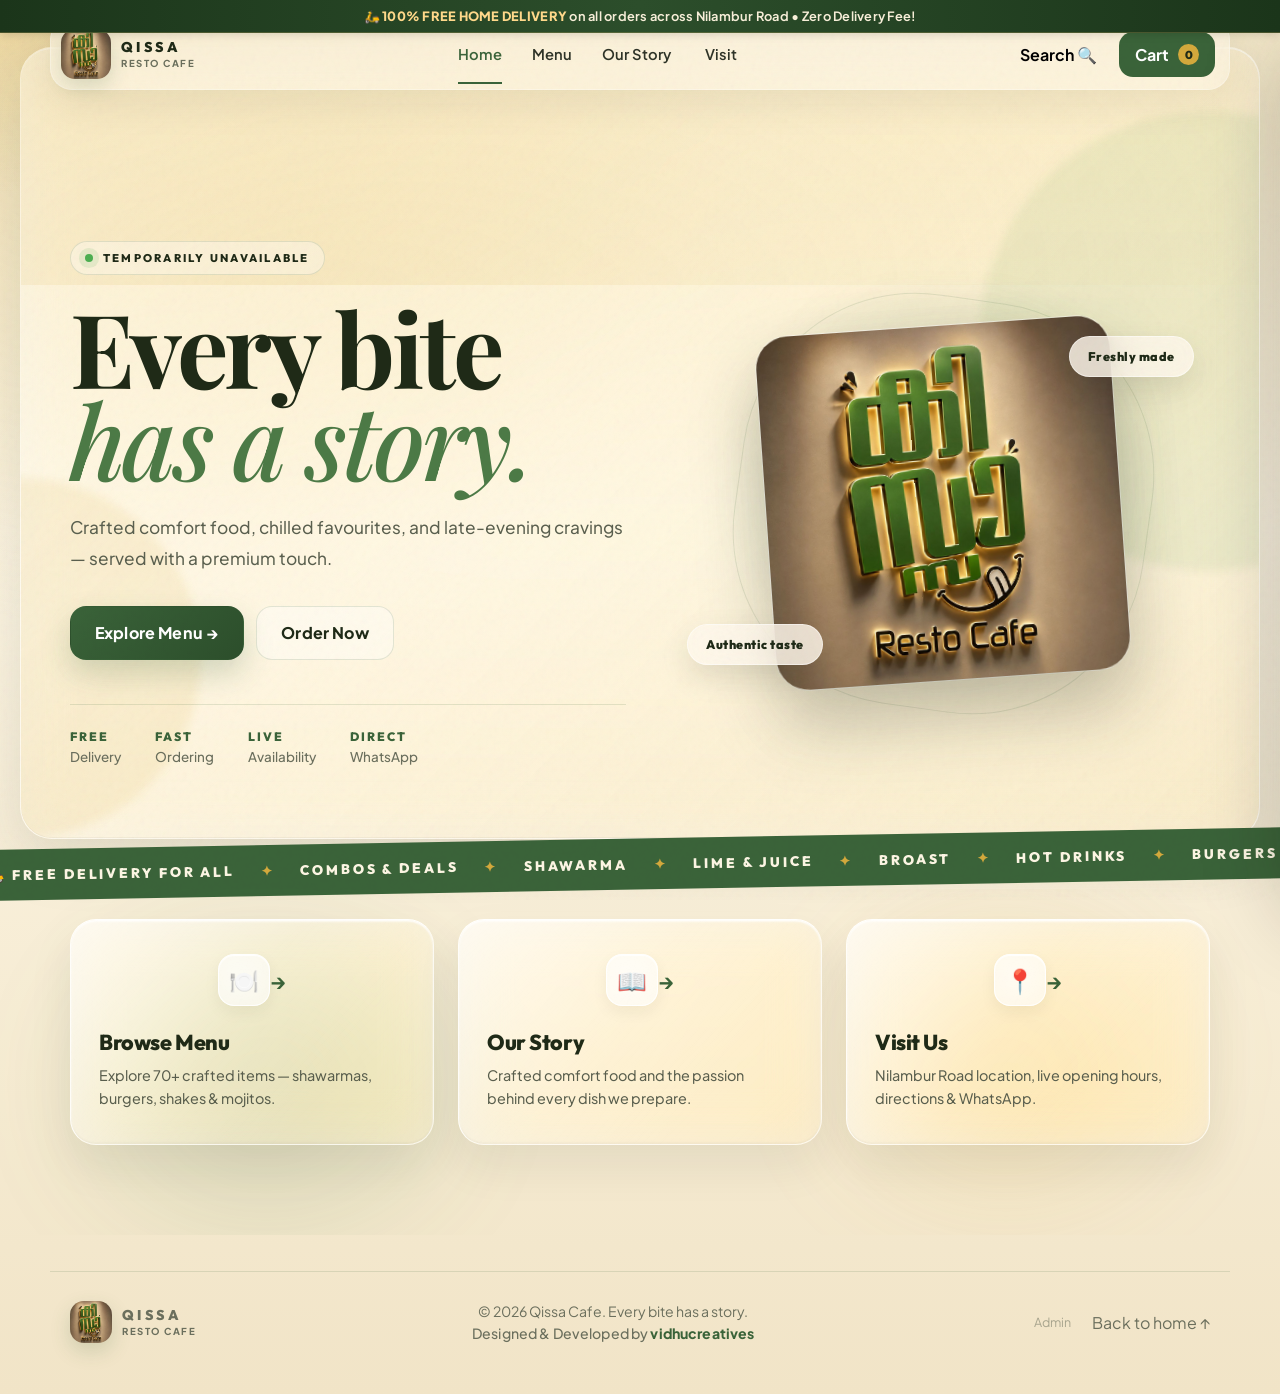
==== commit 5198c911: "Fix Supabase fallback to prevent empty menu, secure credentials, untrack orders backup, and update R" ====
--- a/index.html
+++ b/index.html
@@ -7,14 +7,24 @@
 <meta name="apple-mobile-web-app-status-bar-style" content="black-translucent"/>
 <meta name="format-detection" content="telephone=no"/>
 <meta name="theme-color" content="#2C4E2B"/>
+<meta name="description" content="Qissa Resto Cafe, Nilambur Road — 100% Free Home Delivery on authentic Rumali Shawarma, crispy Broast, smash burgers, craft shakes and mojitos."/>
+<meta property="og:title" content="Qissa Cafe — Every Bite Has a Story"/>
+<meta property="og:description" content="100% Free Delivery on authentic Shawarma, Broast, Burgers & Mojitos. Order online from Qissa Resto Cafe, Nilambur Road."/>
+<meta property="og:image" content="assets/qissa-logo.jpeg"/>
+<meta property="og:type" content="restaurant"/>
 <title>Qissa Cafe — Every Bite Has a Story</title>
 <link rel="preconnect" href="https://fonts.googleapis.com">
 <link rel="preconnect" href="https://fonts.gstatic.com" crossorigin>
 <link href="https://fonts.googleapis.com/css2?family=Outfit:wght@400;500;600;700;800;900&family=Playfair+Display:ital,wght@0,500;0,600;0,700;0,800;1,500;1,600;1,700&family=Plus+Jakarta+Sans:wght@400;500;600;700;800&display=swap" rel="stylesheet">
-<link rel="stylesheet" href="styles.css?v=21.0"/>
+<link rel="stylesheet" href="styles.css?v=22.0"/>
 </head>
 <body>
 <div class="grain"></div><div class="cursor-glow" id="cursorGlow"></div>
+<div class="top-announcement-bar">
+  <div class="container announcement-inner">
+    <span>🛵 <strong>100% FREE HOME DELIVERY</strong> on all orders across Nilambur Road &bull; Zero Delivery Fee!</span>
+  </div>
+</div>
 <header class="nav-wrap" id="navWrap">
 <nav class="nav container">
 <a href="#" class="brand" data-page="home"><img src="assets/qissa-logo.jpeg" alt="Qissa"/><div><strong>QISSA</strong><span>RESTO CAFE</span></div></a>
@@ -36,11 +46,11 @@
 <h1 class="reveal">Every bite<br><em>has a story.</em></h1>
 <p class="reveal">Crafted comfort food, chilled favourites, and late-evening cravings — served with a premium touch.</p>
 <div class="hero-actions reveal"><a href="#" class="primary-btn" data-page="menu">Explore Menu &rarr;</a><button class="secondary-btn" data-page="menu" id="heroOrderBtn">Order Now</button></div>
-<div class="hero-meta reveal"><div><span>FAST</span><small>Ordering</small></div><div><span>LIVE</span><small>Availability</small></div><div><span>DIRECT</span><small>WhatsApp</small></div></div>
+<div class="hero-meta reveal"><div><span>FREE</span><small>Delivery</small></div><div><span>FAST</span><small>Ordering</small></div><div><span>LIVE</span><small>Availability</small></div><div><span>DIRECT</span><small>WhatsApp</small></div></div>
 </div>
 <div class="hero-visual reveal"><div class="logo-stage"><div class="logo-halo"></div><img src="assets/qissa-logo.jpeg" alt="Qissa" class="hero-logo"/><div class="floating-chip chip-one">Freshly made</div><div class="floating-chip chip-two">Authentic taste</div></div></div>
 </div></div>
-<div class="marquee-section"><div class="marquee"><div class="marquee-track"><span>SHAWARMA</span><b>&#10022;</b><span>LIME &amp; JUICE</span><b>&#10022;</b><span>BROAST</span><b>&#10022;</b><span>HOT DRINKS</span><b>&#10022;</b><span>BURGERS</span><b>&#10022;</b><span>SHAKES</span><b>&#10022;</b><span>MOJITOS</span><b>&#10022;</b><span>FALOODA</span><b>&#10022;</b><span>SHAWARMA</span><b>&#10022;</b><span>LIME &amp; JUICE</span><b>&#10022;</b><span>BROAST</span><b>&#10022;</b><span>HOT DRINKS</span><b>&#10022;</b><span>BURGERS</span><b>&#10022;</b><span>SHAKES</span><b>&#10022;</b><span>MOJITOS</span><b>&#10022;</b><span>FALOODA</span><b>&#10022;</b></div></div></div>
+<div class="marquee-section"><div class="marquee"><div class="marquee-track"><span>🛵 FREE DELIVERY FOR ALL</span><b>&#10022;</b><span>COMBOS &amp; DEALS</span><b>&#10022;</b><span>SHAWARMA</span><b>&#10022;</b><span>LIME &amp; JUICE</span><b>&#10022;</b><span>BROAST</span><b>&#10022;</b><span>HOT DRINKS</span><b>&#10022;</b><span>BURGERS</span><b>&#10022;</b><span>SHAKES</span><b>&#10022;</b><span>MOJITOS</span><b>&#10022;</b><span>FALOODA</span><b>&#10022;</b><span>🛵 FREE DELIVERY FOR ALL</span><b>&#10022;</b><span>COMBOS &amp; DEALS</span><b>&#10022;</b><span>SHAWARMA</span><b>&#10022;</b><span>LIME &amp; JUICE</span><b>&#10022;</b><span>BROAST</span><b>&#10022;</b><span>HOT DRINKS</span><b>&#10022;</b><span>BURGERS</span><b>&#10022;</b><span>SHAKES</span><b>&#10022;</b><span>MOJITOS</span><b>&#10022;</b><span>FALOODA</span><b>&#10022;</b></div></div></div>
 <div class="home-cards-section">
   <div class="home-cards-orb home-cards-orb-1"></div>
   <div class="home-cards-orb home-cards-orb-2"></div>
@@ -246,8 +256,45 @@
 </section>
 </main>
 <footer><div class="container footer-inner"><div class="brand footer-brand"><img src="assets/qissa-logo.jpeg" alt="Qissa"/><div><strong>QISSA</strong><span>RESTO CAFE</span></div></div><div class="footer-center"><p>&copy; 2026 Qissa Cafe. Every bite has a story.</p><p class="creator-credit">Designed &amp; Developed by <strong>vidhucreatives</strong></p></div><div class="footer-links"><a href="/admin">Admin</a><a href="#" data-page="home">Back to home &uarr;</a></div></div></footer>
-<aside class="cart-drawer" id="cartDrawer"><div class="drawer-head"><div><span class="kicker">YOUR ORDER</span><h3>Qissa Cart</h3></div><button class="icon-btn" id="closeCart">&times;</button></div><div class="cart-items" id="cartItems"></div><div class="cart-footer"><div class="subtotal-row"><span>Subtotal</span><strong id="cartSubtotal">Rs0</strong></div><button class="primary-btn checkout-btn" id="checkoutBtn">Continue to Checkout</button><small>Order saved before WhatsApp opens.</small></div></aside>
+<aside class="cart-drawer" id="cartDrawer"><div class="drawer-head"><div><span class="kicker">YOUR ORDER</span><h3>Qissa Cart</h3></div><button class="icon-btn" id="closeCart">&times;</button></div><div class="cart-items" id="cartItems"></div><div class="cart-footer">
+  <div class="delivery-perk-badge">
+    <span>🛵 Delivery Fee</span>
+    <strong class="free-pill">FREE</strong>
+  </div>
+  <div class="subtotal-row"><span>Subtotal</span><strong id="cartSubtotal">Rs0</strong></div><button class="primary-btn checkout-btn" id="checkoutBtn">Continue to Checkout</button><small>100% Free Delivery • Order saved before WhatsApp opens.</small></div></aside>
 <div class="backdrop" id="backdrop"></div>
+
+<!-- Item Customization & Modifiers Modal -->
+<div class="custom-modal" id="customModal">
+  <div class="custom-card">
+    <span class="sheet-handle"></span>
+    <button type="button" class="icon-btn custom-close" id="closeCustomModal">&times;</button>
+    <div class="custom-header">
+      <span class="kicker" id="customItemCategory">CUSTOMIZE</span>
+      <h2 id="customItemTitle">Customize Item</h2>
+      <p id="customItemDesc" class="custom-desc"></p>
+    </div>
+    
+    <div class="custom-options-container" id="customOptionsContainer">
+      <!-- Options injected dynamically by app.js based on item category -->
+    </div>
+    
+    <div class="custom-footer">
+      <div class="custom-qty-row">
+        <span class="custom-qty-label">Quantity</span>
+        <div class="custom-qty-ctrl">
+          <button type="button" class="qty-btn" id="customDecQty">−</button>
+          <span class="card-qty-num" id="customQtyNum">1</span>
+          <button type="button" class="qty-btn" id="customIncQty">+</button>
+        </div>
+      </div>
+      <button type="button" class="primary-btn full-btn" id="customAddToCartBtn">
+        Add to Order • <span id="customBtnTotal">₹0</span>
+      </button>
+    </div>
+  </div>
+</div>
+
 <div class="checkout-modal" id="checkoutModal"><div class="checkout-card"><span class="sheet-handle"></span><button class="icon-btn checkout-close" id="closeCheckout">&times;</button><span class="kicker">CHECKOUT</span><h2>Confirm Order</h2><form id="checkoutForm">
   <div class="order-type-block">
     <span class="order-type-prompt">How would you like your order?</span>
@@ -257,6 +304,13 @@
       <button type="button" class="order-type-tab" data-type="Dine-in"><span class="tab-emoji">🍽️</span> Dine In</button>
     </div>
     <input type="hidden" id="orderType" value="Delivery"/>
+    <div class="free-delivery-callout" id="freeDeliveryCallout">
+      <span class="delivery-truck-icon">🛵</span>
+      <div>
+        <strong>100% Free Home Delivery Applied</strong>
+        <p>Zero delivery fee on all orders across Nilambur Road.</p>
+      </div>
+    </div>
   </div>
 
   <div class="form-fields">
--- a/styles.css
+++ b/styles.css
@@ -2476,3 +2476,337 @@
   margin: 0 0 20px;
 }
 
+/* ============================================================
+   TOP ANNOUNCEMENT BAR & FREE DELIVERY HIGHLIGHTS
+   ============================================================ */
+.top-announcement-bar {
+  background: linear-gradient(90deg, #1b351a 0%, #2c4e2b 50%, #1b351a 100%);
+  color: #f7eed8;
+  font-family: var(--font-sans);
+  font-size: 0.8rem;
+  font-weight: 650;
+  letter-spacing: 0.02em;
+  padding: 8px 16px;
+  text-align: center;
+  position: relative;
+  z-index: 1001;
+  box-shadow: 0 2px 8px rgba(0, 0, 0, 0.12);
+  border-bottom: 1px solid rgba(229, 185, 107, 0.22);
+}
+.announcement-inner strong {
+  color: #ffd88a;
+  font-weight: 850;
+}
+
+.delivery-perk-badge {
+  display: flex;
+  align-items: center;
+  justify-content: space-between;
+  background: rgba(44, 78, 43, 0.08);
+  border: 1px dashed rgba(44, 78, 43, 0.28);
+  border-radius: 12px;
+  padding: 8px 14px;
+  margin-bottom: 10px;
+  font-size: 0.84rem;
+  font-weight: 650;
+  color: var(--dark);
+}
+.free-pill {
+  background: #278637;
+  color: #ffffff;
+  font-size: 0.72rem;
+  font-weight: 850;
+  letter-spacing: 0.06em;
+  padding: 3px 10px;
+  border-radius: 20px;
+  box-shadow: 0 2px 6px rgba(39, 134, 55, 0.25);
+}
+
+.free-delivery-callout {
+  display: flex;
+  align-items: center;
+  gap: 12px;
+  background: rgba(39, 134, 55, 0.09);
+  border: 1.5px solid rgba(39, 134, 55, 0.26);
+  border-radius: 14px;
+  padding: 10px 14px;
+  margin-top: 10px;
+  animation: fadeInDown 0.25s ease;
+}
+.delivery-truck-icon {
+  font-size: 1.55rem;
+  flex-shrink: 0;
+}
+.free-delivery-callout strong {
+  display: block;
+  font-size: 0.86rem;
+  color: #1e5a28;
+  font-weight: 800;
+}
+.free-delivery-callout p {
+  margin: 2px 0 0;
+  font-size: 0.76rem;
+  color: var(--muted);
+  line-height: 1.35;
+}
+
+/* ============================================================
+   ITEM CUSTOMIZATION MODAL & MODIFIERS
+   ============================================================ */
+.custom-modal {
+  position: fixed;
+  inset: 0;
+  z-index: 1100;
+  display: flex;
+  align-items: flex-end;
+  justify-content: center;
+  background: rgba(18, 26, 17, 0.65);
+  backdrop-filter: blur(8px);
+  -webkit-backdrop-filter: blur(8px);
+  opacity: 0;
+  pointer-events: none;
+  transition: opacity 0.25s cubic-bezier(0.16, 1, 0.3, 1);
+}
+.custom-modal.show {
+  opacity: 1;
+  pointer-events: auto;
+}
+
+.custom-card {
+  width: 100%;
+  max-width: 500px;
+  background: #ffffff;
+  border-radius: 26px 26px 0 0;
+  padding: 24px 22px;
+  max-height: 88vh;
+  display: flex;
+  flex-direction: column;
+  position: relative;
+  box-shadow: 0 -15px 45px rgba(0, 0, 0, 0.22);
+  transform: translateY(40px);
+  transition: transform 0.28s cubic-bezier(0.16, 1, 0.3, 1);
+}
+.custom-modal.show .custom-card {
+  transform: translateY(0);
+}
+@media (min-width: 681px) {
+  .custom-modal {
+    align-items: center;
+    padding: 20px;
+  }
+  .custom-card {
+    border-radius: 26px;
+    box-shadow: 0 25px 60px rgba(0, 0, 0, 0.3);
+  }
+}
+
+.custom-close {
+  position: absolute;
+  top: 18px;
+  right: 18px;
+}
+
+.custom-header {
+  margin-bottom: 16px;
+  padding-right: 32px;
+}
+.custom-header h2 {
+  font-family: var(--font-display);
+  font-size: 1.55rem;
+  margin: 4px 0 6px;
+  color: var(--dark);
+}
+.custom-desc {
+  font-size: 0.84rem;
+  color: var(--muted);
+  line-height: 1.45;
+  margin: 0;
+}
+
+.custom-options-container {
+  overflow-y: auto;
+  flex: 1;
+  padding-right: 4px;
+  margin-bottom: 16px;
+  max-height: 48vh;
+}
+.custom-options-container::-webkit-scrollbar {
+  width: 5px;
+}
+.custom-options-container::-webkit-scrollbar-thumb {
+  background: rgba(58, 99, 57, 0.2);
+  border-radius: 10px;
+}
+
+.custom-group {
+  background: #fbfbf9;
+  border: 1px solid rgba(58, 99, 57, 0.12);
+  border-radius: 18px;
+  padding: 14px 16px;
+  margin-bottom: 14px;
+}
+.custom-group-head {
+  display: flex;
+  justify-content: space-between;
+  align-items: center;
+  margin-bottom: 10px;
+}
+.custom-group-title {
+  font-size: 0.88rem;
+  font-weight: 750;
+  color: var(--dark);
+  margin: 0;
+}
+.custom-group-subtitle {
+  font-size: 0.72rem;
+  font-weight: 600;
+  color: var(--muted);
+  background: rgba(0, 0, 0, 0.05);
+  padding: 2px 7px;
+  border-radius: 6px;
+}
+
+.custom-pill-list {
+  display: flex;
+  flex-wrap: wrap;
+  gap: 8px;
+}
+.custom-pill-btn {
+  background: #ffffff;
+  border: 1.5px solid rgba(58, 99, 57, 0.18);
+  color: var(--dark);
+  font-family: var(--font-sans);
+  font-size: 0.82rem;
+  font-weight: 650;
+  padding: 8px 14px;
+  border-radius: 12px;
+  cursor: pointer;
+  transition: all 0.15s ease;
+  display: inline-flex;
+  align-items: center;
+  gap: 5px;
+}
+.custom-pill-btn:hover {
+  border-color: var(--green);
+  background: rgba(44, 78, 43, 0.04);
+}
+.custom-pill-btn.active {
+  border-color: var(--green);
+  background: var(--green);
+  color: #ffffff;
+  box-shadow: 0 3px 10px rgba(44, 78, 43, 0.25);
+}
+
+.custom-check-item {
+  display: flex;
+  align-items: center;
+  justify-content: space-between;
+  background: #ffffff;
+  border: 1.5px solid rgba(58, 99, 57, 0.14);
+  border-radius: 12px;
+  padding: 9px 13px;
+  margin-bottom: 7px;
+  cursor: pointer;
+  transition: all 0.15s ease;
+  font-size: 0.84rem;
+  font-weight: 650;
+  color: var(--dark);
+}
+.custom-check-item:hover {
+  border-color: var(--green);
+}
+.custom-check-item.checked {
+  border-color: var(--green);
+  background: rgba(44, 78, 43, 0.06);
+}
+.custom-check-left {
+  display: flex;
+  align-items: center;
+  gap: 9px;
+}
+.custom-checkbox-box {
+  width: 18px;
+  height: 18px;
+  border: 1.8px solid rgba(58, 99, 57, 0.35);
+  border-radius: 5px;
+  display: flex;
+  align-items: center;
+  justify-content: center;
+  font-size: 0.75rem;
+  font-weight: 900;
+  color: #ffffff;
+  background: #ffffff;
+  transition: all 0.15s ease;
+}
+.custom-check-item.checked .custom-checkbox-box {
+  background: var(--green);
+  border-color: var(--green);
+}
+.custom-addon-price {
+  color: var(--green);
+  font-weight: 750;
+  font-size: 0.82rem;
+}
+
+.custom-footer {
+  border-top: 1px solid rgba(0, 0, 0, 0.08);
+  padding-top: 14px;
+  display: flex;
+  flex-direction: column;
+  gap: 12px;
+}
+.custom-qty-row {
+  display: flex;
+  justify-content: space-between;
+  align-items: center;
+}
+.custom-qty-label {
+  font-size: 0.88rem;
+  font-weight: 750;
+  color: var(--dark);
+}
+.custom-qty-ctrl {
+  display: flex;
+  align-items: center;
+  gap: 12px;
+  background: #f4f5f2;
+  border-radius: 14px;
+  padding: 3px 8px;
+}
+
+/* Menu card customization cues */
+.custom-badge-hint {
+  display: inline-block;
+  font-size: 0.68rem;
+  font-weight: 750;
+  color: var(--green);
+  background: rgba(44, 78, 43, 0.09);
+  padding: 2px 7px;
+  border-radius: 6px;
+  margin-left: 6px;
+  text-transform: uppercase;
+  letter-spacing: 0.04em;
+}
+.combo-badge-chip {
+  background: linear-gradient(135deg, #e67e22, #d35400);
+  color: #ffffff;
+  font-size: 0.72rem;
+  font-weight: 850;
+  padding: 3px 8px;
+  border-radius: 8px;
+  display: inline-block;
+  box-shadow: 0 2px 8px rgba(211, 84, 0, 0.25);
+}
+
+.cart-item-custom-notes {
+  font-size: 0.75rem;
+  color: var(--muted);
+  line-height: 1.35;
+  margin-top: 3px;
+  font-style: normal;
+  background: rgba(44, 78, 43, 0.05);
+  border-radius: 6px;
+  padding: 2px 6px;
+  display: inline-block;
+}
+
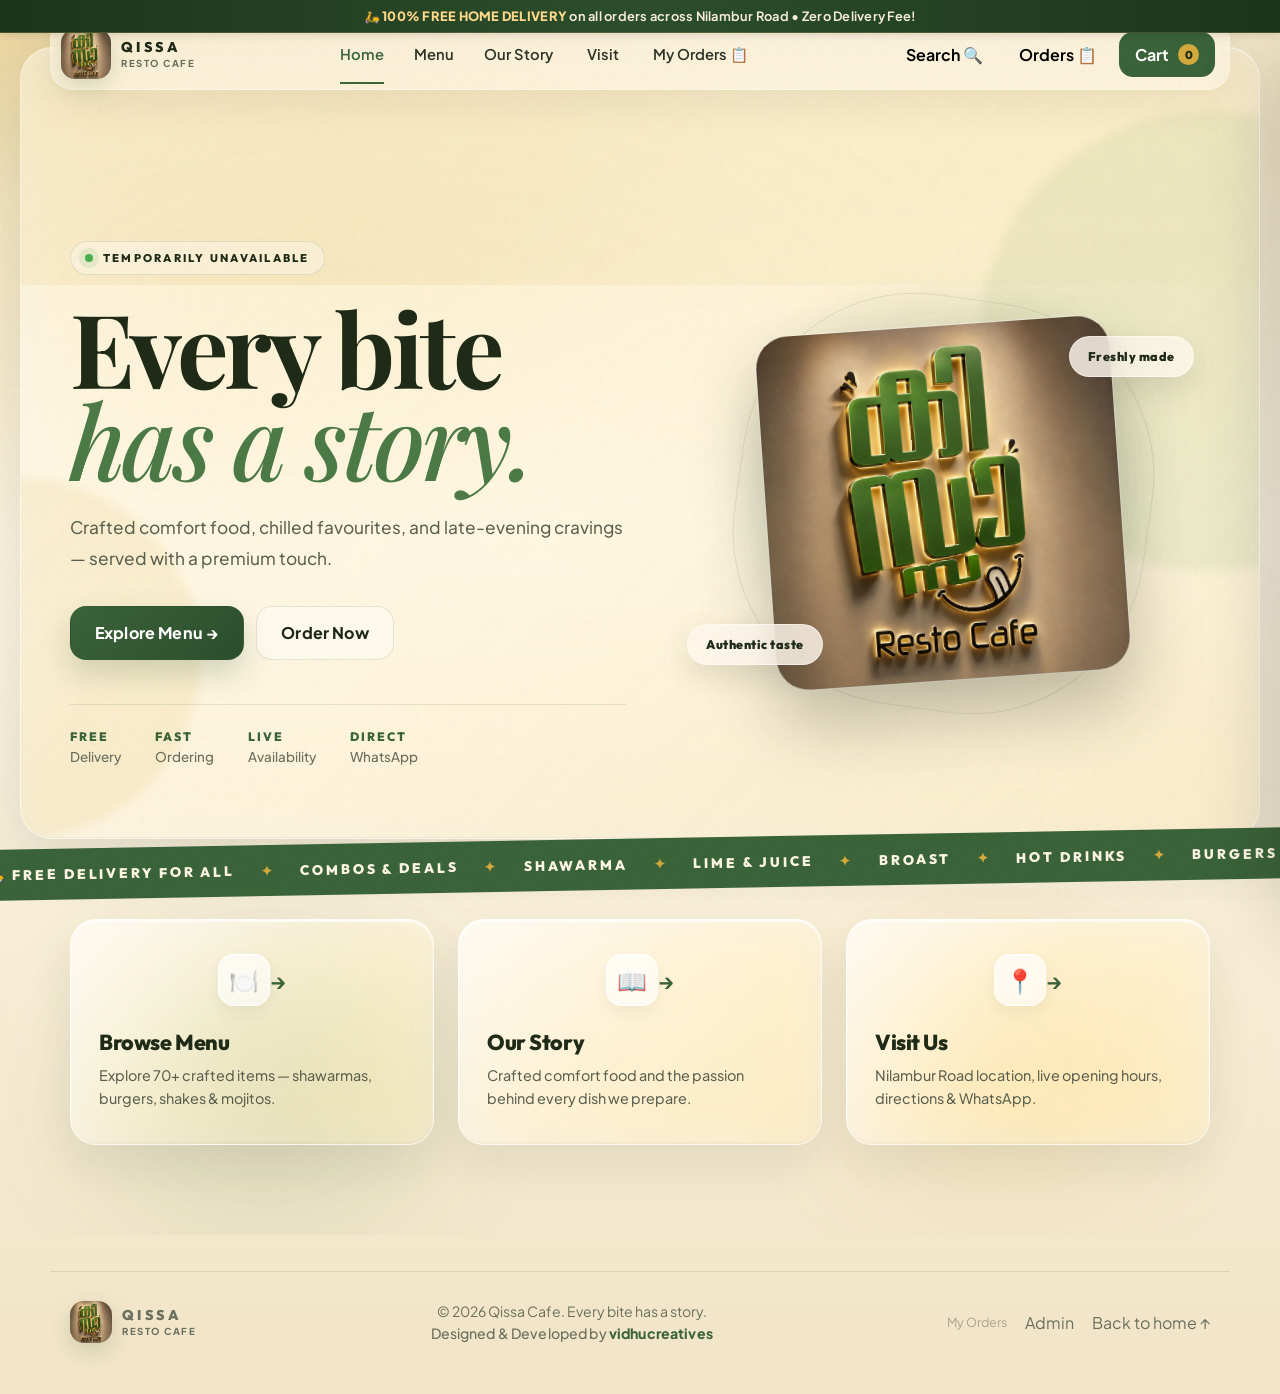
==== commit 5a27aa6d: "feat: add customer order history, saved addresses, SEO robots/sitemap/schema, and Supabase SQLite fa" ====
--- a/index.html
+++ b/index.html
@@ -5,18 +5,92 @@
 <meta name="viewport" content="width=device-width, initial-scale=1.0, maximum-scale=5.0, viewport-fit=cover"/>
 <meta name="apple-mobile-web-app-capable" content="yes"/>
 <meta name="apple-mobile-web-app-status-bar-style" content="black-translucent"/>
+<meta name="apple-mobile-web-app-title" content="Qissa Cafe"/>
 <meta name="format-detection" content="telephone=no"/>
 <meta name="theme-color" content="#2C4E2B"/>
 <meta name="description" content="Qissa Resto Cafe, Nilambur Road — 100% Free Home Delivery on authentic Rumali Shawarma, crispy Broast, smash burgers, craft shakes and mojitos."/>
+<link rel="canonical" href="https://qissacafe.onrender.com/"/>
+<link rel="icon" type="image/jpeg" href="assets/qissa-logo.jpeg"/>
+<link rel="shortcut icon" href="assets/qissa-logo.jpeg"/>
+<link rel="apple-touch-icon" href="assets/qissa-logo.jpeg"/>
+
 <meta property="og:title" content="Qissa Cafe — Every Bite Has a Story"/>
 <meta property="og:description" content="100% Free Delivery on authentic Shawarma, Broast, Burgers & Mojitos. Order online from Qissa Resto Cafe, Nilambur Road."/>
-<meta property="og:image" content="assets/qissa-logo.jpeg"/>
+<meta property="og:image" content="https://qissacafe.onrender.com/assets/qissa-logo.jpeg"/>
 <meta property="og:type" content="restaurant"/>
+<meta property="og:url" content="https://qissacafe.onrender.com/"/>
+
 <title>Qissa Cafe — Every Bite Has a Story</title>
 <link rel="preconnect" href="https://fonts.googleapis.com">
 <link rel="preconnect" href="https://fonts.gstatic.com" crossorigin>
 <link href="https://fonts.googleapis.com/css2?family=Outfit:wght@400;500;600;700;800;900&family=Playfair+Display:ital,wght@0,500;0,600;0,700;0,800;1,500;1,600;1,700&family=Plus+Jakarta+Sans:wght@400;500;600;700;800&display=swap" rel="stylesheet">
-<link rel="stylesheet" href="styles.css?v=22.0"/>
+<link rel="stylesheet" href="styles.css?v=23.0"/>
+
+<!-- Schema.org JSON-LD Structured Data for Google Search & Local SEO -->
+<script type="application/ld+json">
+{
+  "@context": "https://schema.org",
+  "@type": "Restaurant",
+  "name": "Qissa Resto Cafe",
+  "image": "https://qissacafe.onrender.com/assets/qissa-logo.jpeg",
+  "@id": "https://qissacafe.onrender.com/#restaurant",
+  "url": "https://qissacafe.onrender.com/",
+  "telephone": "+919645700585",
+  "priceRange": "₹₹",
+  "servesCuisine": [
+    "Middle Eastern",
+    "Shawarma",
+    "Broast Chicken",
+    "Burgers",
+    "Mojitos",
+    "Shakes",
+    "Falooda"
+  ],
+  "address": {
+    "@type": "PostalAddress",
+    "streetAddress": "Nilambur Road",
+    "addressLocality": "Nilambur",
+    "addressRegion": "Kerala",
+    "postalCode": "679329",
+    "addressCountry": "IN"
+  },
+  "geo": {
+    "@type": "GeoCoordinates",
+    "latitude": 11.1116412,
+    "longitude": 76.2789462
+  },
+  "openingHoursSpecification": [
+    {
+      "@type": "OpeningHoursSpecification",
+      "dayOfWeek": [
+        "Monday",
+        "Tuesday",
+        "Wednesday",
+        "Thursday",
+        "Friday",
+        "Saturday",
+        "Sunday"
+      ],
+      "opens": "12:00",
+      "closes": "23:30"
+    }
+  ],
+  "hasMenu": "https://qissacafe.onrender.com/#menu",
+  "potentialAction": {
+    "@type": "OrderAction",
+    "target": {
+      "@type": "EntryPoint",
+      "urlTemplate": "https://qissacafe.onrender.com/#menu",
+      "inLanguage": "en",
+      "actionPlatform": [
+        "http://schema.org/DesktopWebPlatform",
+        "http://schema.org/MobileWebPlatform"
+      ]
+    },
+    "deliveryMethod": "http://purl.org/goodrelations/v1#DeliveryModeOwnFleet"
+  }
+}
+</script>
 </head>
 <body>
 <div class="grain"></div><div class="cursor-glow" id="cursorGlow"></div>
@@ -30,10 +104,11 @@
 <a href="#" class="brand" data-page="home"><img src="assets/qissa-logo.jpeg" alt="Qissa"/><div><strong>QISSA</strong><span>RESTO CAFE</span></div></a>
 <button class="mobile-menu-toggle" id="mobileMenuToggle" aria-expanded="false" aria-label="Toggle menu"><span></span><span></span><span></span></button>
 <div class="nav-links" id="navLinks">
-<a href="#" data-page="home" class="active">Home</a><a href="#" data-page="menu">Menu</a><a href="#" data-page="story">Our Story</a><a href="#" data-page="visit">Visit</a>
+<a href="#" data-page="home" class="active">Home</a><a href="#" data-page="menu">Menu</a><a href="#" data-page="story">Our Story</a><a href="#" data-page="visit">Visit</a><a href="#" id="mobileOrdersLink" class="mobile-only-link">My Orders 📋</a>
 </div>
 <div class="nav-actions">
   <button class="ghost-btn" id="searchBtn">Search 🔍</button>
+  <button class="ghost-btn" id="ordersBtn" title="View Past Orders">Orders 📋</button>
   <button class="cart-btn" id="cartBtn">Cart <span id="cartCount">0</span></button>
 </div>
 </nav></header>
@@ -255,7 +330,7 @@
 </div>
 </section>
 </main>
-<footer><div class="container footer-inner"><div class="brand footer-brand"><img src="assets/qissa-logo.jpeg" alt="Qissa"/><div><strong>QISSA</strong><span>RESTO CAFE</span></div></div><div class="footer-center"><p>&copy; 2026 Qissa Cafe. Every bite has a story.</p><p class="creator-credit">Designed &amp; Developed by <strong>vidhucreatives</strong></p></div><div class="footer-links"><a href="/admin">Admin</a><a href="#" data-page="home">Back to home &uarr;</a></div></div></footer>
+<footer><div class="container footer-inner"><div class="brand footer-brand"><img src="assets/qissa-logo.jpeg" alt="Qissa"/><div><strong>QISSA</strong><span>RESTO CAFE</span></div></div><div class="footer-center"><p>&copy; 2026 Qissa Cafe. Every bite has a story.</p><p class="creator-credit">Designed &amp; Developed by <strong>vidhucreatives</strong></p></div><div class="footer-links"><a href="#" id="footerOrdersLink">My Orders</a><a href="/admin">Admin</a><a href="#" data-page="home">Back to home &uarr;</a></div></div></footer>
 <aside class="cart-drawer" id="cartDrawer"><div class="drawer-head"><div><span class="kicker">YOUR ORDER</span><h3>Qissa Cart</h3></div><button class="icon-btn" id="closeCart">&times;</button></div><div class="cart-items" id="cartItems"></div><div class="cart-footer">
   <div class="delivery-perk-badge">
     <span>🛵 Delivery Fee</span>
@@ -263,37 +338,6 @@
   </div>
   <div class="subtotal-row"><span>Subtotal</span><strong id="cartSubtotal">Rs0</strong></div><button class="primary-btn checkout-btn" id="checkoutBtn">Continue to Checkout</button><small>100% Free Delivery • Order saved before WhatsApp opens.</small></div></aside>
 <div class="backdrop" id="backdrop"></div>
-
-<!-- Item Customization & Modifiers Modal -->
-<div class="custom-modal" id="customModal">
-  <div class="custom-card">
-    <span class="sheet-handle"></span>
-    <button type="button" class="icon-btn custom-close" id="closeCustomModal">&times;</button>
-    <div class="custom-header">
-      <span class="kicker" id="customItemCategory">CUSTOMIZE</span>
-      <h2 id="customItemTitle">Customize Item</h2>
-      <p id="customItemDesc" class="custom-desc"></p>
-    </div>
-    
-    <div class="custom-options-container" id="customOptionsContainer">
-      <!-- Options injected dynamically by app.js based on item category -->
-    </div>
-    
-    <div class="custom-footer">
-      <div class="custom-qty-row">
-        <span class="custom-qty-label">Quantity</span>
-        <div class="custom-qty-ctrl">
-          <button type="button" class="qty-btn" id="customDecQty">−</button>
-          <span class="card-qty-num" id="customQtyNum">1</span>
-          <button type="button" class="qty-btn" id="customIncQty">+</button>
-        </div>
-      </div>
-      <button type="button" class="primary-btn full-btn" id="customAddToCartBtn">
-        Add to Order • <span id="customBtnTotal">₹0</span>
-      </button>
-    </div>
-  </div>
-</div>
 
 <div class="checkout-modal" id="checkoutModal"><div class="checkout-card"><span class="sheet-handle"></span><button class="icon-btn checkout-close" id="closeCheckout">&times;</button><span class="kicker">CHECKOUT</span><h2>Confirm Order</h2><form id="checkoutForm">
   <div class="order-type-block">
@@ -337,6 +381,10 @@
 
     <!-- Delivery Specific -->
     <div id="deliveryFields" style="display:block">
+      <div class="saved-address-wrap" id="savedAddressWrap" style="display:none">
+        <label style="font-size:0.8rem;color:var(--muted);font-weight:700">Saved Addresses:</label>
+        <div class="saved-address-chips" id="savedAddressChips"></div>
+      </div>
       <div class="input-wrap" id="wrap-deliveryAddress">
         <label>Delivery Address *<textarea id="deliveryAddress" rows="2" placeholder="House / Flat / Building / Street address"></textarea></label>
         <div class="field-error-msg" id="err-deliveryAddress" style="display:none"></div>
@@ -344,6 +392,10 @@
       <div class="input-wrap">
         <label>Landmark <small style="color:var(--muted);font-weight:normal">(Optional)</small><input id="deliveryLandmark" placeholder="Near mosque, school, pump, etc."/></label>
       </div>
+      <label class="checkbox-wrap">
+        <input type="checkbox" id="saveAddressCheckbox" checked/>
+        <span>Save this address for fast checkout next time</span>
+      </label>
     </div>
 
     <!-- Optional Special Instructions for all -->
@@ -426,6 +478,27 @@
     </div>
   </div>
 </div>
+
+<!-- Past Orders & History Modal -->
+<div class="orders-history-modal" id="ordersHistoryModal">
+  <div class="orders-history-card">
+    <div class="orders-history-header">
+      <div>
+        <span class="kicker">YOUR HISTORY</span>
+        <h2>My Past Orders</h2>
+      </div>
+      <button class="icon-btn orders-history-close" id="closeOrdersHistory" aria-label="Close history modal">&times;</button>
+    </div>
+    <div class="orders-history-list" id="ordersHistoryList">
+      <!-- Populated via app.js -->
+    </div>
+    <div class="orders-history-footer">
+      <button type="button" class="soft-btn" id="clearOrdersHistoryBtn" style="font-size:0.78rem;padding:7px 12px;border:none;border-radius:10px;cursor:pointer;background:rgba(0,0,0,0.06);color:var(--muted)">Clear History</button>
+      <button type="button" class="primary-btn" id="historyExploreMenuBtn" style="padding:8px 16px;font-size:0.85rem">Explore Menu &rarr;</button>
+    </div>
+  </div>
+</div>
+
 <iframe id="customerReceiptFrame" style="position:fixed;width:0;height:0;border:0;visibility:hidden;"></iframe>
 
 <div class="mobile-cart-bar" id="mobileCartBar" style="display:none">
@@ -442,6 +515,6 @@
   </button>
 </div>
 <div class="toast" id="toast"><span class="toast-icon" id="toastIcon">&#10003;</span><span id="toastText">Added to cart</span></div>
-<script src="app.js?v=21.0"></script>
+<script src="app.js?v=23.0"></script>
 </body>
 </html>
--- a/styles.css
+++ b/styles.css
@@ -2192,12 +2192,12 @@
     font-weight: 800;
   }
   
-  /* Mobile Bottom Sheet Checkout Modal */
-  .checkout-modal, .order-tracking-modal {
+  /* Mobile Bottom Sheet Checkout & History Modals */
+  .checkout-modal, .order-tracking-modal, .orders-history-modal {
     align-items: end;
     padding: 0;
   }
-  .checkout-card, .order-tracking-card {
+  .checkout-card, .order-tracking-card, .orders-history-card {
     width: 100%;
     max-height: 92vh;
     border-radius: 26px 26px 0 0;
@@ -2205,7 +2205,8 @@
     transform: translateY(100%);
   }
   .checkout-modal.show .checkout-card,
-  .order-tracking-modal.show .order-tracking-card {
+  .order-tracking-modal.show .order-tracking-card,
+  .orders-history-modal.show .orders-history-card {
     transform: translateY(0);
   }
   .checkout-card h2 {
@@ -2550,243 +2551,6 @@
   line-height: 1.35;
 }
 
-/* ============================================================
-   ITEM CUSTOMIZATION MODAL & MODIFIERS
-   ============================================================ */
-.custom-modal {
-  position: fixed;
-  inset: 0;
-  z-index: 1100;
-  display: flex;
-  align-items: flex-end;
-  justify-content: center;
-  background: rgba(18, 26, 17, 0.65);
-  backdrop-filter: blur(8px);
-  -webkit-backdrop-filter: blur(8px);
-  opacity: 0;
-  pointer-events: none;
-  transition: opacity 0.25s cubic-bezier(0.16, 1, 0.3, 1);
-}
-.custom-modal.show {
-  opacity: 1;
-  pointer-events: auto;
-}
-
-.custom-card {
-  width: 100%;
-  max-width: 500px;
-  background: #ffffff;
-  border-radius: 26px 26px 0 0;
-  padding: 24px 22px;
-  max-height: 88vh;
-  display: flex;
-  flex-direction: column;
-  position: relative;
-  box-shadow: 0 -15px 45px rgba(0, 0, 0, 0.22);
-  transform: translateY(40px);
-  transition: transform 0.28s cubic-bezier(0.16, 1, 0.3, 1);
-}
-.custom-modal.show .custom-card {
-  transform: translateY(0);
-}
-@media (min-width: 681px) {
-  .custom-modal {
-    align-items: center;
-    padding: 20px;
-  }
-  .custom-card {
-    border-radius: 26px;
-    box-shadow: 0 25px 60px rgba(0, 0, 0, 0.3);
-  }
-}
-
-.custom-close {
-  position: absolute;
-  top: 18px;
-  right: 18px;
-}
-
-.custom-header {
-  margin-bottom: 16px;
-  padding-right: 32px;
-}
-.custom-header h2 {
-  font-family: var(--font-display);
-  font-size: 1.55rem;
-  margin: 4px 0 6px;
-  color: var(--dark);
-}
-.custom-desc {
-  font-size: 0.84rem;
-  color: var(--muted);
-  line-height: 1.45;
-  margin: 0;
-}
-
-.custom-options-container {
-  overflow-y: auto;
-  flex: 1;
-  padding-right: 4px;
-  margin-bottom: 16px;
-  max-height: 48vh;
-}
-.custom-options-container::-webkit-scrollbar {
-  width: 5px;
-}
-.custom-options-container::-webkit-scrollbar-thumb {
-  background: rgba(58, 99, 57, 0.2);
-  border-radius: 10px;
-}
-
-.custom-group {
-  background: #fbfbf9;
-  border: 1px solid rgba(58, 99, 57, 0.12);
-  border-radius: 18px;
-  padding: 14px 16px;
-  margin-bottom: 14px;
-}
-.custom-group-head {
-  display: flex;
-  justify-content: space-between;
-  align-items: center;
-  margin-bottom: 10px;
-}
-.custom-group-title {
-  font-size: 0.88rem;
-  font-weight: 750;
-  color: var(--dark);
-  margin: 0;
-}
-.custom-group-subtitle {
-  font-size: 0.72rem;
-  font-weight: 600;
-  color: var(--muted);
-  background: rgba(0, 0, 0, 0.05);
-  padding: 2px 7px;
-  border-radius: 6px;
-}
-
-.custom-pill-list {
-  display: flex;
-  flex-wrap: wrap;
-  gap: 8px;
-}
-.custom-pill-btn {
-  background: #ffffff;
-  border: 1.5px solid rgba(58, 99, 57, 0.18);
-  color: var(--dark);
-  font-family: var(--font-sans);
-  font-size: 0.82rem;
-  font-weight: 650;
-  padding: 8px 14px;
-  border-radius: 12px;
-  cursor: pointer;
-  transition: all 0.15s ease;
-  display: inline-flex;
-  align-items: center;
-  gap: 5px;
-}
-.custom-pill-btn:hover {
-  border-color: var(--green);
-  background: rgba(44, 78, 43, 0.04);
-}
-.custom-pill-btn.active {
-  border-color: var(--green);
-  background: var(--green);
-  color: #ffffff;
-  box-shadow: 0 3px 10px rgba(44, 78, 43, 0.25);
-}
-
-.custom-check-item {
-  display: flex;
-  align-items: center;
-  justify-content: space-between;
-  background: #ffffff;
-  border: 1.5px solid rgba(58, 99, 57, 0.14);
-  border-radius: 12px;
-  padding: 9px 13px;
-  margin-bottom: 7px;
-  cursor: pointer;
-  transition: all 0.15s ease;
-  font-size: 0.84rem;
-  font-weight: 650;
-  color: var(--dark);
-}
-.custom-check-item:hover {
-  border-color: var(--green);
-}
-.custom-check-item.checked {
-  border-color: var(--green);
-  background: rgba(44, 78, 43, 0.06);
-}
-.custom-check-left {
-  display: flex;
-  align-items: center;
-  gap: 9px;
-}
-.custom-checkbox-box {
-  width: 18px;
-  height: 18px;
-  border: 1.8px solid rgba(58, 99, 57, 0.35);
-  border-radius: 5px;
-  display: flex;
-  align-items: center;
-  justify-content: center;
-  font-size: 0.75rem;
-  font-weight: 900;
-  color: #ffffff;
-  background: #ffffff;
-  transition: all 0.15s ease;
-}
-.custom-check-item.checked .custom-checkbox-box {
-  background: var(--green);
-  border-color: var(--green);
-}
-.custom-addon-price {
-  color: var(--green);
-  font-weight: 750;
-  font-size: 0.82rem;
-}
-
-.custom-footer {
-  border-top: 1px solid rgba(0, 0, 0, 0.08);
-  padding-top: 14px;
-  display: flex;
-  flex-direction: column;
-  gap: 12px;
-}
-.custom-qty-row {
-  display: flex;
-  justify-content: space-between;
-  align-items: center;
-}
-.custom-qty-label {
-  font-size: 0.88rem;
-  font-weight: 750;
-  color: var(--dark);
-}
-.custom-qty-ctrl {
-  display: flex;
-  align-items: center;
-  gap: 12px;
-  background: #f4f5f2;
-  border-radius: 14px;
-  padding: 3px 8px;
-}
-
-/* Menu card customization cues */
-.custom-badge-hint {
-  display: inline-block;
-  font-size: 0.68rem;
-  font-weight: 750;
-  color: var(--green);
-  background: rgba(44, 78, 43, 0.09);
-  padding: 2px 7px;
-  border-radius: 6px;
-  margin-left: 6px;
-  text-transform: uppercase;
-  letter-spacing: 0.04em;
-}
 .combo-badge-chip {
   background: linear-gradient(135deg, #e67e22, #d35400);
   color: #ffffff;
@@ -2798,15 +2562,94 @@
   box-shadow: 0 2px 8px rgba(211, 84, 0, 0.25);
 }
 
-.cart-item-custom-notes {
-  font-size: 0.75rem;
-  color: var(--muted);
-  line-height: 1.35;
-  margin-top: 3px;
-  font-style: normal;
-  background: rgba(44, 78, 43, 0.05);
-  border-radius: 6px;
-  padding: 2px 6px;
-  display: inline-block;
-}
-
+/* Past Orders History Modal */
+.orders-history-modal {
+  position: fixed; inset: 0; z-index: 95; display: grid; place-items: center; padding: 18px;
+  pointer-events: none; opacity: 0; transition: opacity .3s ease;
+}
+.orders-history-modal.show { opacity: 1; pointer-events: auto; }
+.orders-history-card {
+  position: relative; width: min(640px, 100%); max-height: min(860px, calc(100svh - 36px));
+  overflow-y: auto; border-radius: 32px; background: #FBF2DD;
+  padding: 30px 24px; box-shadow: 0 40px 110px rgba(19,14,8,.38);
+  transform: translateY(30px) scale(.98); transition: transform .32s ease;
+  display: flex; flex-direction: column; gap: 16px;
+}
+.orders-history-modal.show .orders-history-card { transform: translateY(0) scale(1); }
+.orders-history-header {
+  display: flex; align-items: flex-start; justify-content: space-between;
+  border-bottom: 1px solid var(--border); padding-bottom: 14px;
+}
+.orders-history-header h2 {
+  font-family: var(--font-accent); font-size: 1.8rem; font-weight: 800; color: var(--green); margin: 2px 0 0;
+}
+.orders-history-list {
+  display: flex; flex-direction: column; gap: 14px; max-height: 480px; overflow-y: auto; padding-right: 4px;
+}
+.history-order-card {
+  background: rgba(255, 255, 255, 0.68); border: 1px solid var(--border); border-radius: 20px;
+  padding: 16px 18px; display: flex; flex-direction: column; gap: 10px; transition: transform .2s ease, box-shadow .2s ease;
+}
+.history-order-card:hover {
+  transform: translateY(-2px); box-shadow: 0 8px 24px rgba(0,0,0,0.06);
+}
+.history-card-top {
+  display: flex; justify-content: space-between; align-items: center;
+}
+.history-code { font-weight: 800; font-size: 1.05rem; color: var(--green); }
+.history-date { font-size: 0.8rem; color: var(--muted); }
+.history-type-badge {
+  font-size: 0.72rem; font-weight: 700; padding: 2px 8px; border-radius: 6px; background: rgba(58,99,57,0.1); color: var(--green);
+}
+.history-items { font-size: 0.88rem; color: #403b30; line-height: 1.45; }
+.history-card-bottom {
+  display: flex; justify-content: space-between; align-items: center; border-top: 1px dashed var(--border);
+  padding-top: 10px; margin-top: 4px;
+}
+.history-total { font-weight: 800; font-size: 1.05rem; color: var(--green); }
+.history-actions { display: flex; gap: 8px; }
+.history-reorder-btn {
+  background: var(--green); color: white; border: none; border-radius: 12px;
+  padding: 7px 14px; font-weight: 700; font-size: 0.82rem; cursor: pointer; transition: background .2s ease;
+  display: inline-flex; align-items: center; gap: 4px;
+}
+.history-reorder-btn:hover { background: #1f381e; }
+.history-track-btn {
+  background: rgba(58,99,57,0.12); color: var(--green); border: 1px solid rgba(58,99,57,0.25);
+  border-radius: 12px; padding: 7px 12px; font-weight: 700; font-size: 0.82rem; cursor: pointer;
+  display: inline-flex; align-items: center; gap: 4px;
+}
+.history-track-btn:hover { background: rgba(58,99,57,0.2); }
+.history-empty {
+  text-align: center; padding: 40px 16px; color: var(--muted); display: flex; flex-direction: column; align-items: center; gap: 10px;
+}
+.history-empty-icon { font-size: 3rem; }
+.orders-history-footer {
+  display: flex; justify-content: space-between; align-items: center; border-top: 1px solid var(--border); padding-top: 14px;
+}
+
+/* Saved Address Chips in Checkout */
+.saved-address-wrap {
+  margin-bottom: 8px;
+}
+.saved-address-chips {
+  display: flex; gap: 8px; flex-wrap: wrap; margin-top: 6px;
+}
+.address-chip {
+  padding: 6px 12px; border-radius: 999px; background: rgba(58,99,57,0.08); border: 1px solid rgba(58,99,57,0.22);
+  font-size: 0.8rem; font-weight: 600; cursor: pointer; display: flex; align-items: center; gap: 6px; color: var(--green);
+  transition: all .2s ease;
+}
+.address-chip:hover {
+  background: rgba(58,99,57,0.16);
+}
+.address-chip.active {
+  background: var(--green); color: white; border-color: var(--green);
+}
+.checkbox-wrap {
+  display: flex; align-items: center; gap: 8px; font-size: 0.84rem; color: #403b30; cursor: pointer; margin-top: 6px; user-select: none;
+}
+.checkbox-wrap input[type="checkbox"] {
+  accent-color: var(--green); width: 16px; height: 16px; cursor: pointer;
+}
+
